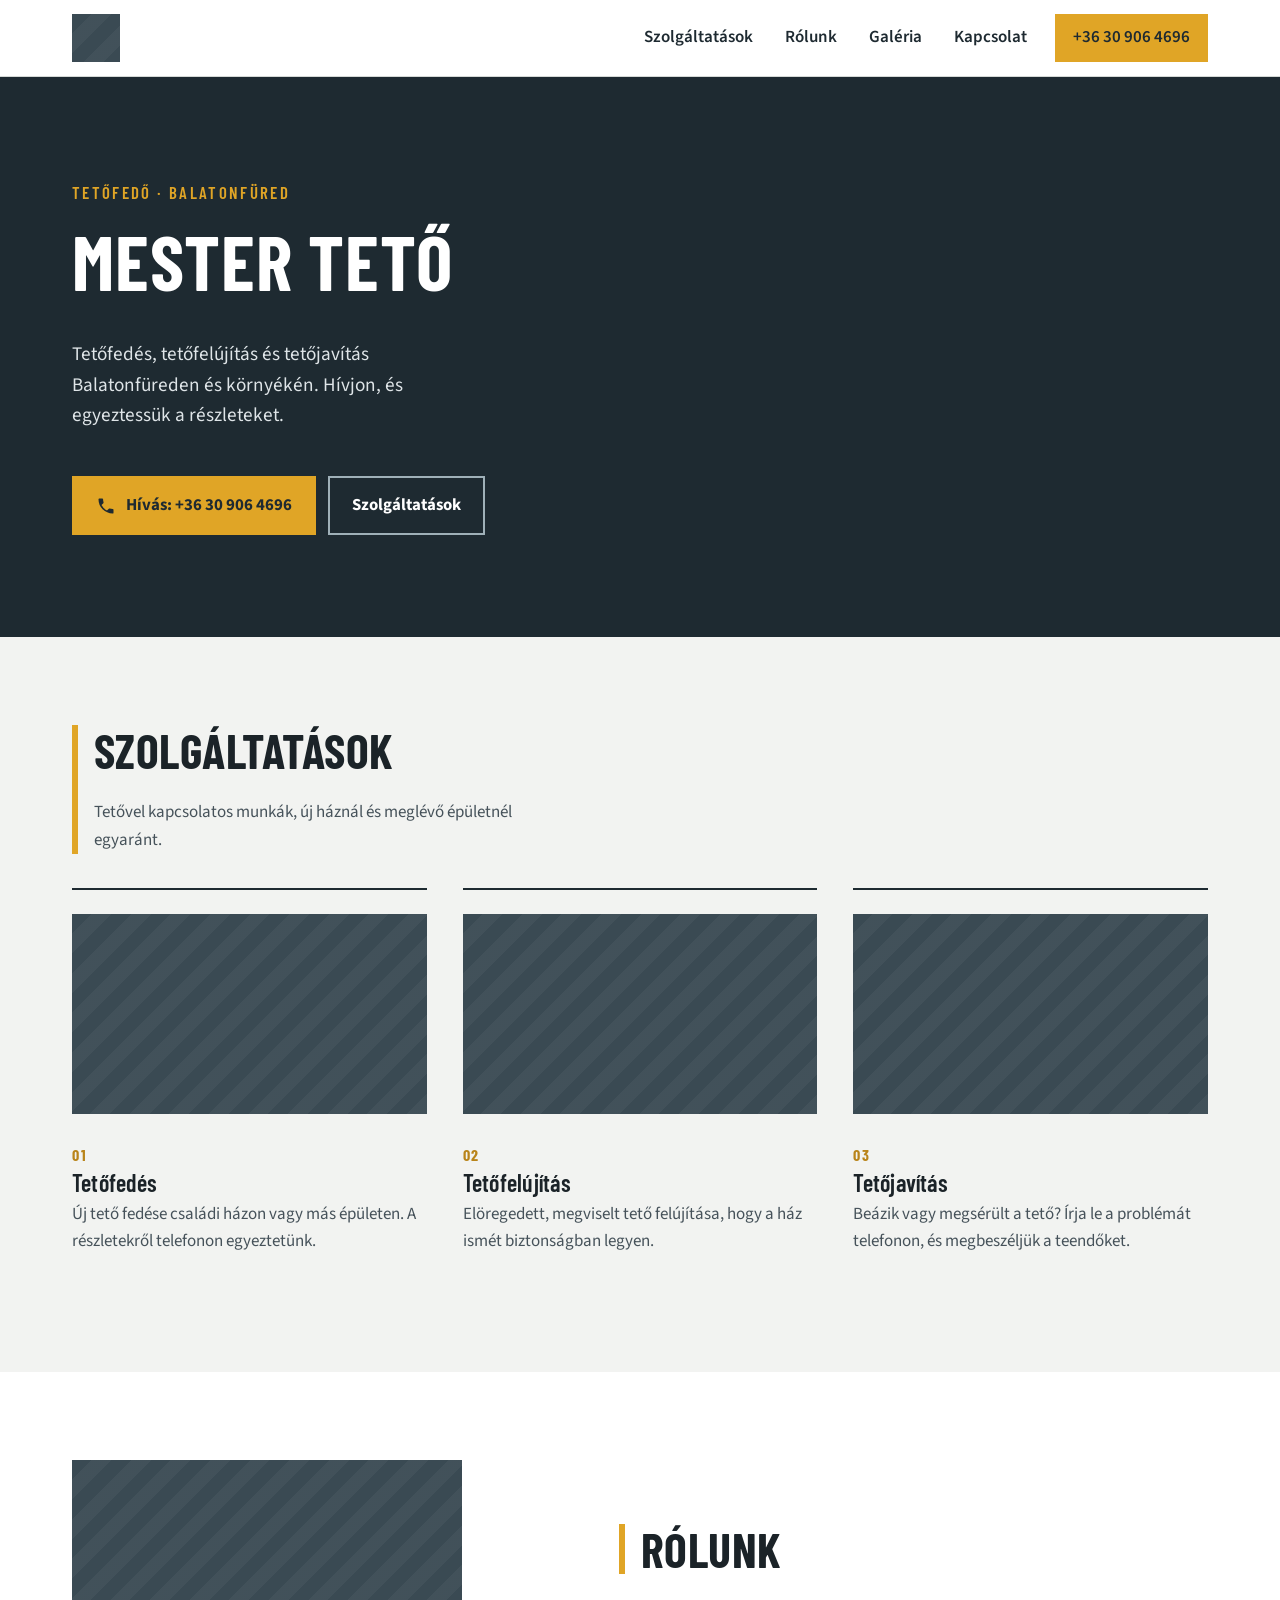
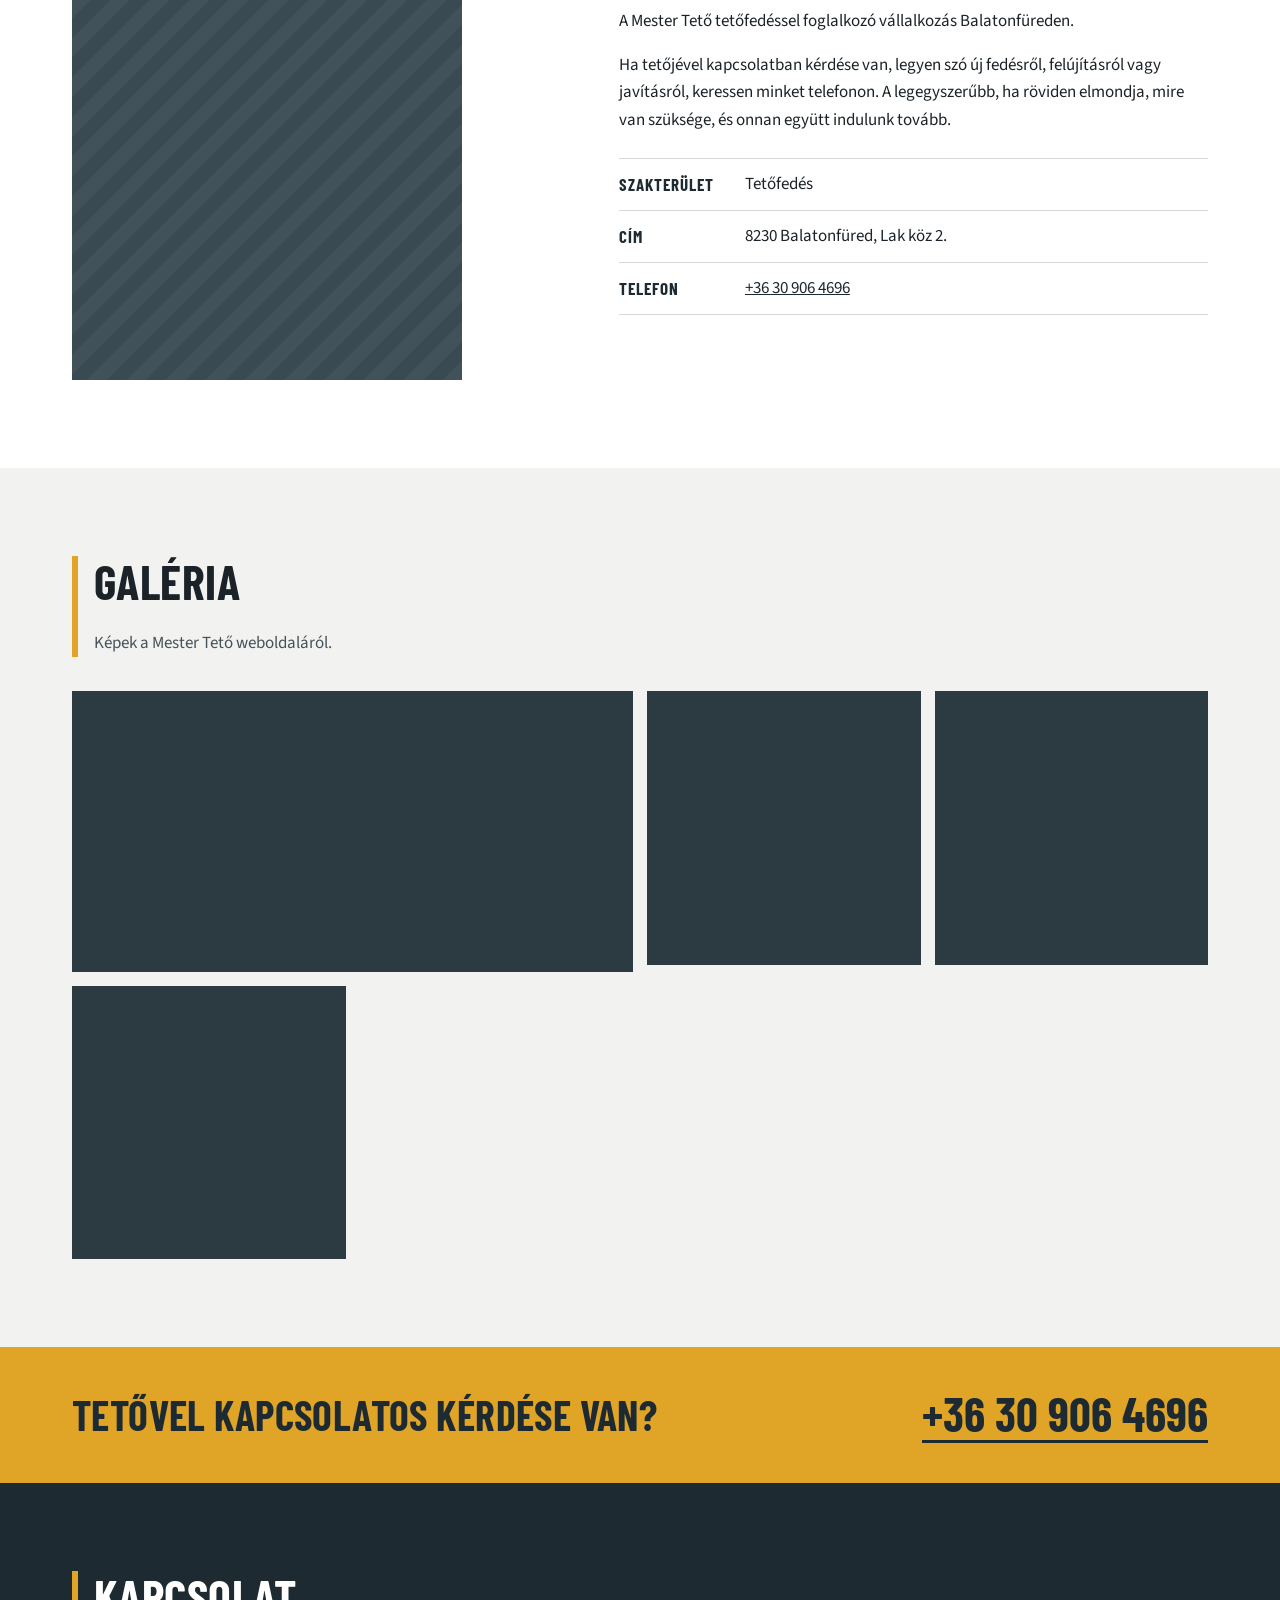
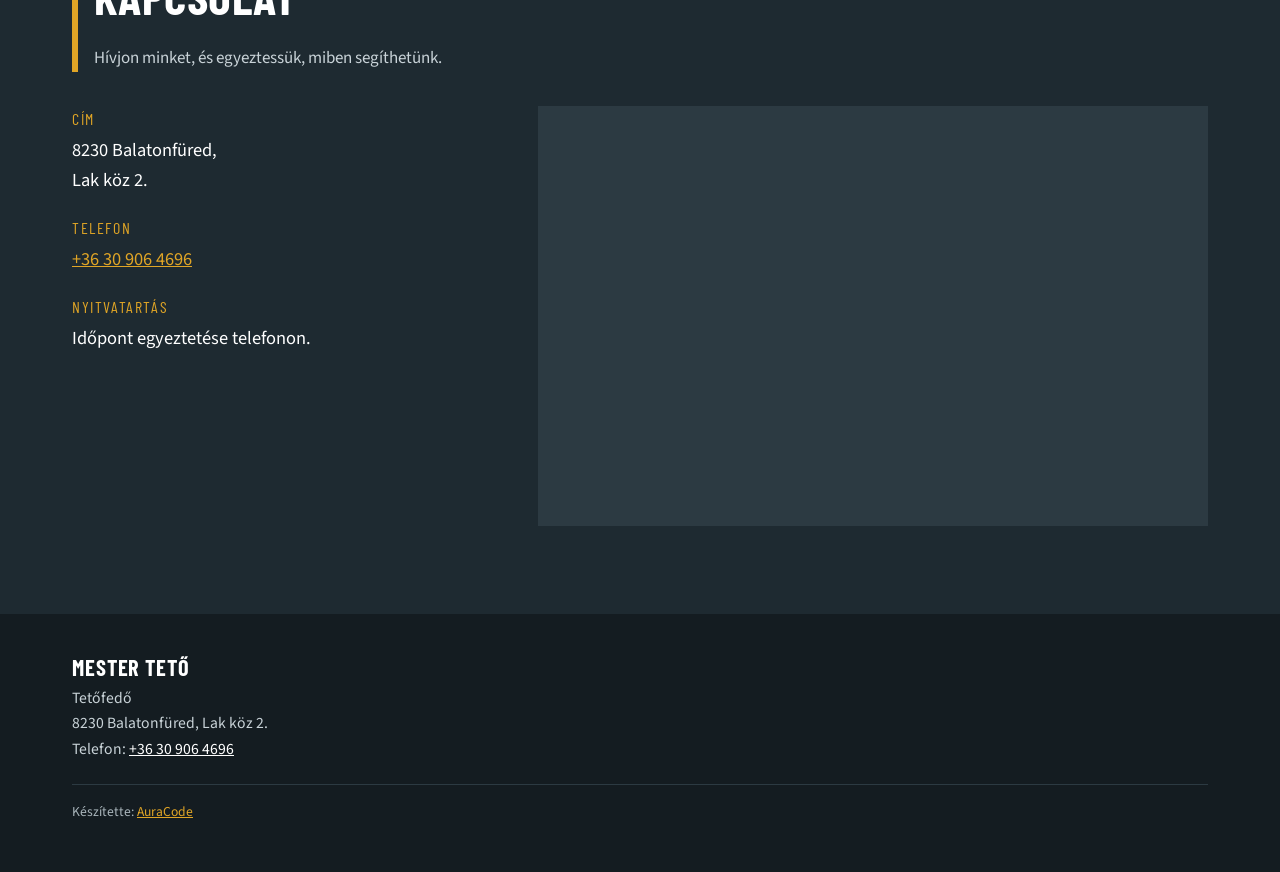
==== mester-teto/index.html @ ca3ff86c "Demó: Mester Tető (Doma)" ====
<!doctype html>
<html lang="hu"><head>
<meta charset="utf-8">
<meta name="viewport" content="width=device-width, initial-scale=1">
<title>Mester Tető – Tetőfedő Balatonfüreden</title>
<meta name="description" content="Mester Tető: tetőfedő vállalkozás Balatonfüreden, a Lak köz 2. szám alatt. Tetőfedés, tetőfelújítás és tetőjavítás. Hívjon most: +36 30 906 4696.">
<link rel="preconnect" href="https://fonts.googleapis.com">
<link rel="preconnect" href="https://fonts.gstatic.com" crossorigin="">
<link href="https://fonts.googleapis.com/css2?family=Barlow+Condensed:wght@500;600;700&amp;family=Source+Sans+3:wght@400;600;700&amp;display=swap" rel="stylesheet">
<script>
function imgFail(img){
  var box = img.parentElement;
  if (box) { box.classList.add('img-fail'); }
  img.style.display = 'none';
}
</script>
<script type="application/ld+json">
{
  "@context": "https://schema.org",
  "@type": "RoofingContractor",
  "name": "Mester Tető",
  "telephone": "+36 30 906 4696",
  "url": "http://mesterteto.hu/index.php",
  "logo": "https://mesterteto.hu/templates/img/logo.jpg",
  "image": "https://mesterteto.hu/_reklam/reklamkep.jpg",
  "address": {
    "@type": "PostalAddress",
    "streetAddress": "Lak köz 2",
    "addressLocality": "Balatonfüred",
    "postalCode": "8230",
    "addressCountry": "HU"
  }
}
</script>
<style>
:root{
  --slate:#1e2a31;
  --slate-2:#2c3a42;
  --ochre:#e0a526;
  --ochre-dark:#b9841a;
  --bg:#f2f3f1;
  --paper:#ffffff;
  --text:#1b2328;
  --muted:#46525a;
  --line:#d5d9d6;
  --fail:#3a4a53;
  --head:"Barlow Condensed", "Arial Narrow", sans-serif;
  --body:"Source Sans 3", "Segoe UI", Arial, sans-serif;
}
*,*::before,*::after{box-sizing:border-box}
html{scroll-behavior:smooth;scroll-padding-top:76px}
body{margin:0;font-family:var(--body);font-size:1.0625rem;line-height:1.6;color:var(--text);background:var(--bg);overflow-x:hidden}
img{max-width:100%;display:block}
a{color:var(--slate)}
h1,h2,h3{font-family:var(--head);line-height:1.05;margin:0 0 .5em;letter-spacing:.01em}
h1{font-size:clamp(2.6rem,9vw,4.8rem);font-weight:700;text-transform:uppercase}
h2{font-size:clamp(2rem,5vw,3rem);font-weight:700;text-transform:uppercase}
h3{font-size:1.5rem;font-weight:600}
p{margin:0 0 1em}
.wrap{width:100%;max-width:1200px;margin:0 auto;padding:0 20px}
.skip{position:absolute;left:-9999px;top:0;background:var(--ochre);color:var(--slate);padding:10px 16px;z-index:100;font-weight:700}
.skip:focus{left:10px;top:10px}
:focus-visible{outline:3px solid var(--ochre);outline-offset:3px}
.on-light :focus-visible, header :focus-visible{outline-color:var(--slate)}
.img-fail{background:var(--fail) repeating-linear-gradient(135deg,transparent 0 14px,rgba(255,255,255,.04) 14px 28px)}

/* Header */
header{position:sticky;top:0;z-index:50;background:var(--paper);border-bottom:1px solid var(--line)}
.bar{display:flex;align-items:center;justify-content:space-between;height:68px}
.brand{display:flex;align-items:center;gap:12px;text-decoration:none;color:var(--slate)}
.brand .logo-box{height:48px;min-width:48px;display:flex;align-items:center}
.brand img{height:48px;width:auto;max-width:170px;object-fit:contain}
.brand .logo-box.img-fail{width:48px}
.brand span{font-family:var(--head);font-weight:700;font-size:1.5rem;text-transform:uppercase;letter-spacing:.03em}
.menu-btn{background:none;border:2px solid var(--slate);color:var(--slate);width:46px;height:42px;display:flex;flex-direction:column;justify-content:center;align-items:center;gap:5px;cursor:pointer}
.menu-btn i{display:block;width:22px;height:2px;background:currentColor;transition:transform .25s ease,opacity .25s ease}
.menu-btn[aria-expanded="true"] i:nth-child(1){transform:translateY(7px) rotate(45deg)}
.menu-btn[aria-expanded="true"] i:nth-child(2){opacity:0}
.menu-btn[aria-expanded="true"] i:nth-child(3){transform:translateY(-7px) rotate(-45deg)}
nav ul{list-style:none;margin:0;padding:0}
#menu{position:absolute;left:0;right:0;top:68px;background:var(--paper);border-bottom:3px solid var(--ochre);display:none}
#menu.open{display:block}
#menu li a{display:block;padding:14px 20px;text-decoration:none;font-weight:600;color:var(--slate);border-top:1px solid var(--line)}
#menu li a.call{background:var(--ochre);color:var(--slate)}

/* Hero */
.hero{background:var(--slate);color:#fff;display:grid}
.hero-img{min-height:300px;position:relative;order:-1}
.hero-img img{position:absolute;inset:0;width:100%;height:100%;object-fit:cover}
.hero-text{padding:44px 20px 52px}
.kicker{display:inline-block;font-family:var(--head);font-weight:600;font-size:1.05rem;text-transform:uppercase;letter-spacing:.14em;color:var(--ochre);margin-bottom:14px}
.hero p.lead{font-size:1.2rem;color:#dfe5e8;max-width:34ch}
.btns{display:flex;flex-wrap:wrap;gap:12px;margin-top:26px}
.btn{display:inline-flex;align-items:center;gap:10px;font-weight:700;text-decoration:none;padding:14px 22px;font-size:1.05rem;border:2px solid transparent;transition:background-color .2s ease,color .2s ease}
.btn-main{background:var(--ochre);color:var(--slate)}
.btn-main:hover{background:#f0b83a}
.btn-ghost{border-color:#9fb0b8;color:#fff}
.btn-ghost:hover{background:var(--slate-2)}
.btn svg{width:20px;height:20px;flex:none}

/* Sections */
section{padding:64px 0}
.sec-head{border-left:6px solid var(--ochre);padding-left:16px;margin-bottom:34px}
.sec-head p{color:var(--muted);max-width:60ch;margin:0}

/* Services */
.services{display:grid;gap:0;border-top:2px solid var(--slate)}
.svc{display:grid;grid-template-columns:96px 1fr;gap:18px;padding:22px 0;border-bottom:1px solid var(--line);align-items:start}
.svc .ph{width:96px;height:96px;overflow:hidden}
.svc .ph img{width:100%;height:100%;object-fit:cover}
.svc h3{margin-bottom:.25em}
.svc p{color:var(--muted);margin:0}
.num{font-family:var(--head);color:var(--ochre-dark);font-weight:700;font-size:1rem;letter-spacing:.1em}

/* About */
.about{background:var(--paper)}
.about-grid{display:grid;gap:32px}
.about-img{aspect-ratio:3/4;max-height:520px;overflow:hidden}
.about-img img{width:100%;height:100%;object-fit:cover}
.facts{list-style:none;padding:0;margin:24px 0 0;border-top:1px solid var(--line)}
.facts li{padding:12px 0;border-bottom:1px solid var(--line);display:flex;flex-wrap:wrap;gap:6px 16px}
.facts b{font-family:var(--head);text-transform:uppercase;letter-spacing:.06em;min-width:110px;color:var(--slate)}

/* Gallery */
.gallery{display:grid;grid-template-columns:repeat(2,1fr);gap:10px}
.gallery figure{margin:0;aspect-ratio:1/1;overflow:hidden;background:var(--slate-2)}
.gallery img{width:100%;height:100%;object-fit:cover;transition:transform .5s ease}
.gallery figure:hover img{transform:scale(1.04)}
.gallery figure.wide{grid-column:span 2;aspect-ratio:2/1}

/* Call band */
.band{background:var(--ochre);color:var(--slate);padding:40px 0}
.band .wrap{display:flex;flex-direction:column;gap:16px}
.band h2{margin:0;font-size:clamp(1.8rem,5vw,2.6rem)}
.band a{font-family:var(--head);font-size:clamp(2rem,7vw,3rem);font-weight:700;color:var(--slate);text-decoration:none;border-bottom:3px solid var(--slate);align-self:flex-start;line-height:1.1}

/* Contact */
.contact{background:var(--slate);color:#fff}
.contact .sec-head p{color:#c9d3d8}
.contact a{color:var(--ochre)}
.contact-grid{display:grid;gap:30px}
.info dl{margin:0}
.info dt{font-family:var(--head);text-transform:uppercase;letter-spacing:.1em;color:var(--ochre);font-size:1rem;margin-top:20px}
.info dt:first-child{margin-top:0}
.info dd{margin:4px 0 0;font-size:1.15rem}
.map{width:100%;height:340px;border:0;display:block;background:var(--slate-2)}

/* Footer */
footer{background:#141c21;color:#c9d3d8;padding:36px 0 90px;font-size:.98rem}
footer strong{color:#fff;font-family:var(--head);font-size:1.4rem;text-transform:uppercase;letter-spacing:.04em}
footer a{color:#fff}
footer .credit{margin-top:22px;padding-top:16px;border-top:1px solid #2c3a42;font-size:.85rem;color:#a9b5bb}
footer .credit a{color:var(--ochre)}

/* Mobile call */
.fab{position:fixed;right:16px;bottom:16px;z-index:40;background:var(--ochre);color:var(--slate);font-weight:700;text-decoration:none;padding:13px 18px;display:flex;gap:8px;align-items:center;box-shadow:0 6px 18px rgba(0,0,0,.25)}
.fab svg{width:20px;height:20px}

/* Reveal */
.reveal{opacity:0;transform:translateY(18px);transition:opacity .6s ease,transform .6s ease}
.reveal.in{opacity:1;transform:none}

@media (min-width:768px){
  .wrap{padding:0 32px}
  section{padding:88px 0}
  .hero{grid-template-columns:1.05fr 1fr;min-height:560px}
  .hero-img{order:0;min-height:auto}
  .hero-text{padding:72px 40px 72px max(32px,calc((100vw - 1200px)/2 + 32px));display:flex;flex-direction:column;justify-content:center}
  .svc{grid-template-columns:150px 1fr;gap:28px;padding:28px 0}
  .svc .ph{width:150px;height:150px}
  .about-grid{grid-template-columns:5fr 6fr;align-items:center;gap:56px}
  .gallery{grid-template-columns:repeat(3,1fr);gap:14px}
  .gallery figure.wide{grid-column:span 2}
  .band .wrap{flex-direction:row;justify-content:space-between;align-items:center}
  .band a{align-self:center}
  .contact-grid{grid-template-columns:1fr 1.6fr;gap:48px}
  .map{height:420px}
  footer{padding-bottom:36px}
  .fab{display:none}
}
@media (min-width:1024px){
  .menu-btn{display:none}
  #menu{display:flex !important;position:static;border:0;background:none;gap:4px;align-items:center}
  #menu li a{border:0;padding:10px 14px}
  #menu li a:hover{color:var(--ochre-dark)}
  #menu li a.call{margin-left:10px;padding:10px 18px}
  #menu li a.call:hover{background:#f0b83a;color:var(--slate)}
  .bar{height:76px}
  .services{grid-template-columns:1fr 1fr 1fr;border-top:0;gap:36px}
  .svc{grid-template-columns:1fr;border-bottom:0;border-top:2px solid var(--slate);padding-top:24px}
  .svc .ph{width:100%;height:200px}
  .gallery{grid-template-columns:repeat(4,1fr)}
}
@media (prefers-reduced-motion:reduce){
  html{scroll-behavior:auto}
  *,*::before,*::after{transition:none !important;animation:none !important}
  .reveal{opacity:1;transform:none}
}
</style>
</head>
<body>
<a class="skip" href="#tartalom">Ugrás a tartalomhoz</a>

<header>
  <div class="wrap bar">
    <a class="brand" href="#top" aria-label="Mester Tető – vissza az oldal tetejére">
      <span class="logo-box"><img src="https://streetviewpixels-pa.googleapis.com/v1/thumbnail?panoid=EB-SAiPrYo5lozEL7hz29g&amp;cb_client=search.unparseable.grass&amp;w=1111&amp;h=1920&amp;yaw=195.24626&amp;pitch=0&amp;thumbfov=100" alt="Mester Tető logó" onerror="imgFail(this)"></span>
    </a>
    <nav aria-label="Fő menü">
      <button class="menu-btn" aria-expanded="false" aria-controls="menu" aria-label="Menü megnyitása"><i></i><i></i><i></i></button>
      <ul id="menu">
        <li><a href="#szolgaltatasok">Szolgáltatások</a></li>
        <li><a href="#rolunk">Rólunk</a></li>
        <li><a href="#galeria">Galéria</a></li>
        <li><a href="#kapcsolat">Kapcsolat</a></li>
        <li><a class="call" href="tel:+36309064696">+36 30 906 4696</a></li>
      </ul>
    </nav>
  </div>
</header>

<main id="tartalom">
  <section class="hero" id="top" style="padding:0">
    <div class="hero-text">
      <span class="kicker">Tetőfedő · Balatonfüred</span>
      <h1>Mester Tető</h1>
      <p class="lead">Tetőfedés, tetőfelújítás és tetőjavítás Balatonfüreden és környékén. Hívjon, és egyeztessük a részleteket.</p>
      <div class="btns">
        <a class="btn btn-main" href="tel:+36309064696">
          <svg viewBox="0 0 24 24" fill="currentColor" aria-hidden="true"><path d="M6.6 10.8a15.1 15.1 0 0 0 6.6 6.6l2.2-2.2a1 1 0 0 1 1-.25 11.4 11.4 0 0 0 3.6.57 1 1 0 0 1 1 1V20a1 1 0 0 1-1 1A17 17 0 0 1 3 4a1 1 0 0 1 1-1h3.5a1 1 0 0 1 1 1c0 1.25.2 2.45.57 3.57a1 1 0 0 1-.25 1L6.6 10.8z"></path></svg>
          Hívás: +36 30 906 4696
        </a>
        <a class="btn btn-ghost" href="#szolgaltatasok">Szolgáltatások</a>
      </div>
    </div>
    
  </section>

  <section id="szolgaltatasok" class="on-light">
    <div class="wrap">
      <div class="sec-head reveal">
        <h2>Szolgáltatások</h2>
        <p>Tetővel kapcsolatos munkák, új háznál és meglévő épületnél egyaránt.</p>
      </div>
      <div class="services">
        <article class="svc reveal">
          <div class="ph"><img src="https://mesterteto.hu/admin/picture.php?pic=../bannerek-kozep/bannerek_elemei/1284665189/pic.jpg&amp;size=480" alt="Tetőfedési munkát bemutató kép a Mester Tető oldaláról" loading="lazy" onerror="imgFail(this)"></div>
          <div>
            <span class="num">01</span>
            <h3>Tetőfedés</h3>
            <p>Új tető fedése családi házon vagy más épületen. A részletekről telefonon egyeztetünk.</p>
          </div>
        </article>
        <article class="svc reveal">
          <div class="ph"><img src="https://mesterteto.hu/admin/picture.php?pic=../bannerek-jobb/bannerek_elemei/1284664299/pic.jpg&amp;size=210" alt="Tetőfelújításhoz kapcsolódó kép a Mester Tető oldaláról" loading="lazy" onerror="imgFail(this)"></div>
          <div>
            <span class="num">02</span>
            <h3>Tetőfelújítás</h3>
            <p>Elöregedett, megviselt tető felújítása, hogy a ház ismét biztonságban legyen.</p>
          </div>
        </article>
        <article class="svc reveal">
          <div class="ph"><img src="https://mesterteto.hu/admin/picture.php?pic=../hirek-jobb/hirek_elemei/1356893412/pic.jpg&amp;size=210" alt="Tetőjavítást illusztráló kép a Mester Tető híreiből" loading="lazy" onerror="imgFail(this)"></div>
          <div>
            <span class="num">03</span>
            <h3>Tetőjavítás</h3>
            <p>Beázik vagy megsérült a tető? Írja le a problémát telefonon, és megbeszéljük a teendőket.</p>
          </div>
        </article>
      </div>
    </div>
  </section>

  <section id="rolunk" class="about on-light">
    <div class="wrap about-grid">
      <div class="about-img reveal">
        <img src="https://streetviewpixels-pa.googleapis.com/v1/thumbnail?panoid=EB-SAiPrYo5lozEL7hz29g&amp;cb_client=search.unparseable.grass&amp;w=1111&amp;h=1920&amp;yaw=195.24626&amp;pitch=0&amp;thumbfov=100" alt="Utcakép a Mester Tető balatonfüredi címéről, Lak köz 2." loading="lazy" onerror="imgFail(this)">
      </div>
      <div class="reveal">
        <div class="sec-head">
          <h2>Rólunk</h2>
        </div>
        <p>A Mester Tető tetőfedéssel foglalkozó vállalkozás Balatonfüreden.</p>
        <p>Ha tetőjével kapcsolatban kérdése van, legyen szó új fedésről, felújításról vagy javításról, keressen minket telefonon. A legegyszerűbb, ha röviden elmondja, mire van szüksége, és onnan együtt indulunk tovább.</p>
        <ul class="facts">
          <li><b>Szakterület</b><span>Tetőfedés</span></li>
          <li><b>Cím</b><span>8230 Balatonfüred, Lak köz 2.</span></li>
          <li><b>Telefon</b><span><a href="tel:+36309064696">+36 30 906 4696</a></span></li>
        </ul>
      </div>
    </div>
  </section>

  <section id="galeria" class="on-light">
    <div class="wrap">
      <div class="sec-head reveal">
        <h2>Galéria</h2>
        <p>Képek a Mester Tető weboldaláról.</p>
      </div>
      <div class="gallery reveal">
        <figure class="wide"><img src="https://mesterteto.hu/admin/picture.php?pic=../hirek-jobb/hirek_elemei/1354216176/pic.jpg&amp;size=210" alt="Mester Tető – kép a cég híreiből" loading="lazy" onerror="imgFail(this)"></figure>
        <figure><img src="https://mesterteto.hu/admin/picture.php?pic=../hirek/hirek_elemei/1354824164/pic.jpg&amp;size=210" alt="Mester Tető – fotó a cég munkáival kapcsolatos hírből" loading="lazy" onerror="imgFail(this)"></figure>
        <figure><img src="https://mesterteto.hu/admin/picture.php?pic=../hirek/hirek_elemei/1354824103/pic.jpg&amp;size=210" alt="Mester Tető – kép a vállalkozás hírei közül" loading="lazy" onerror="imgFail(this)"></figure>
        <figure><img src="https://mesterteto.hu/admin/picture.php?pic=../hirek/hirek_elemei/1300637632/pic.jpg&amp;size=210" alt="Mester Tető – archív fotó a cég weboldaláról" loading="lazy" onerror="imgFail(this)"></figure>
        
      </div>
    </div>
  </section>

  <div class="band">
    <div class="wrap">
      <h2>Tetővel kapcsolatos kérdése van?</h2>
      <a href="tel:+36309064696">+36 30 906 4696</a>
    </div>
  </div>

  <section id="kapcsolat" class="contact">
    <div class="wrap">
      <div class="sec-head reveal">
        <h2>Kapcsolat</h2>
        <p>Hívjon minket, és egyeztessük, miben segíthetünk.</p>
      </div>
      <div class="contact-grid">
        <div class="info reveal">
          <dl>
            <dt>Cím</dt>
            <dd>8230 Balatonfüred,<br>Lak köz 2.</dd>
            <dt>Telefon</dt>
            <dd><a href="tel:+36309064696">+36 30 906 4696</a></dd>
            <dt>Nyitvatartás</dt>
            <dd>Időpont egyeztetése telefonon.</dd>
          </dl>
        </div>
        <iframe class="map reveal" title="Mester Tető térképen: Balatonfüred, Lak köz 2." src="https://www.google.com/maps?q=Balatonf%C3%BCred%2C%20Lak%20k%C3%B6z%202%2C%208230%20Magyarorsz%C3%A1g&amp;output=embed" loading="lazy" referrerpolicy="no-referrer-when-downgrade" allowfullscreen=""></iframe>
      </div>
    </div>
  </section>
</main>

<footer>
  <div class="wrap">
    <strong>Mester Tető</strong>
    <p>Tetőfedő<br>8230 Balatonfüred, Lak köz 2.<br>Telefon: <a href="tel:+36309064696">+36 30 906 4696</a></p>
    <p class="credit">Készítette: <a href="https://auracode.hu" target="_blank" rel="noopener">AuraCode</a></p>
  </div>
</footer>

<a class="fab" href="tel:+36309064696" aria-label="Hívás: +36 30 906 4696">
  <svg viewBox="0 0 24 24" fill="currentColor" aria-hidden="true"><path d="M6.6 10.8a15.1 15.1 0 0 0 6.6 6.6l2.2-2.2a1 1 0 0 1 1-.25 11.4 11.4 0 0 0 3.6.57 1 1 0 0 1 1 1V20a1 1 0 0 1-1 1A17 17 0 0 1 3 4a1 1 0 0 1 1-1h3.5a1 1 0 0 1 1 1c0 1.25.2 2.45.57 3.57a1 1 0 0 1-.25 1L6.6 10.8z"></path></svg>
  Hívás
</a>

<script>
(function(){
  var btn = document.querySelector('.menu-btn');
  var menu = document.getElementById('menu');
  function closeMenu(){
    menu.classList.remove('open');
    btn.setAttribute('aria-expanded','false');
    btn.setAttribute('aria-label','Menü megnyitása');
  }
  btn.addEventListener('click', function(){
    var open = menu.classList.toggle('open');
    btn.setAttribute('aria-expanded', open ? 'true' : 'false');
    btn.setAttribute('aria-label', open ? 'Menü bezárása' : 'Menü megnyitása');
  });
  menu.querySelectorAll('a').forEach(function(a){ a.addEventListener('click', closeMenu); });
  document.addEventListener('keydown', function(e){
    if (e.key === 'Escape' && menu.classList.contains('open')) { closeMenu(); btn.focus(); }
  });

  document.querySelectorAll('img').forEach(function(img){
    if (img.complete && img.naturalWidth === 0 && img.getAttribute('src')) { imgFail(img); }
  });

  var reduce = window.matchMedia('(prefers-reduced-motion: reduce)').matches;
  var els = document.querySelectorAll('.reveal');
  if (reduce || !('IntersectionObserver' in window)) {
    els.forEach(function(el){ el.classList.add('in'); });
    return;
  }
  var io = new IntersectionObserver(function(entries){
    entries.forEach(function(en){
      if (en.isIntersecting) { en.target.classList.add('in'); io.unobserve(en.target); }
    });
  }, {threshold:0.12, rootMargin:'0px 0px -40px 0px'});
  els.forEach(function(el){ io.observe(el); });
})();
</script>

</body></html>
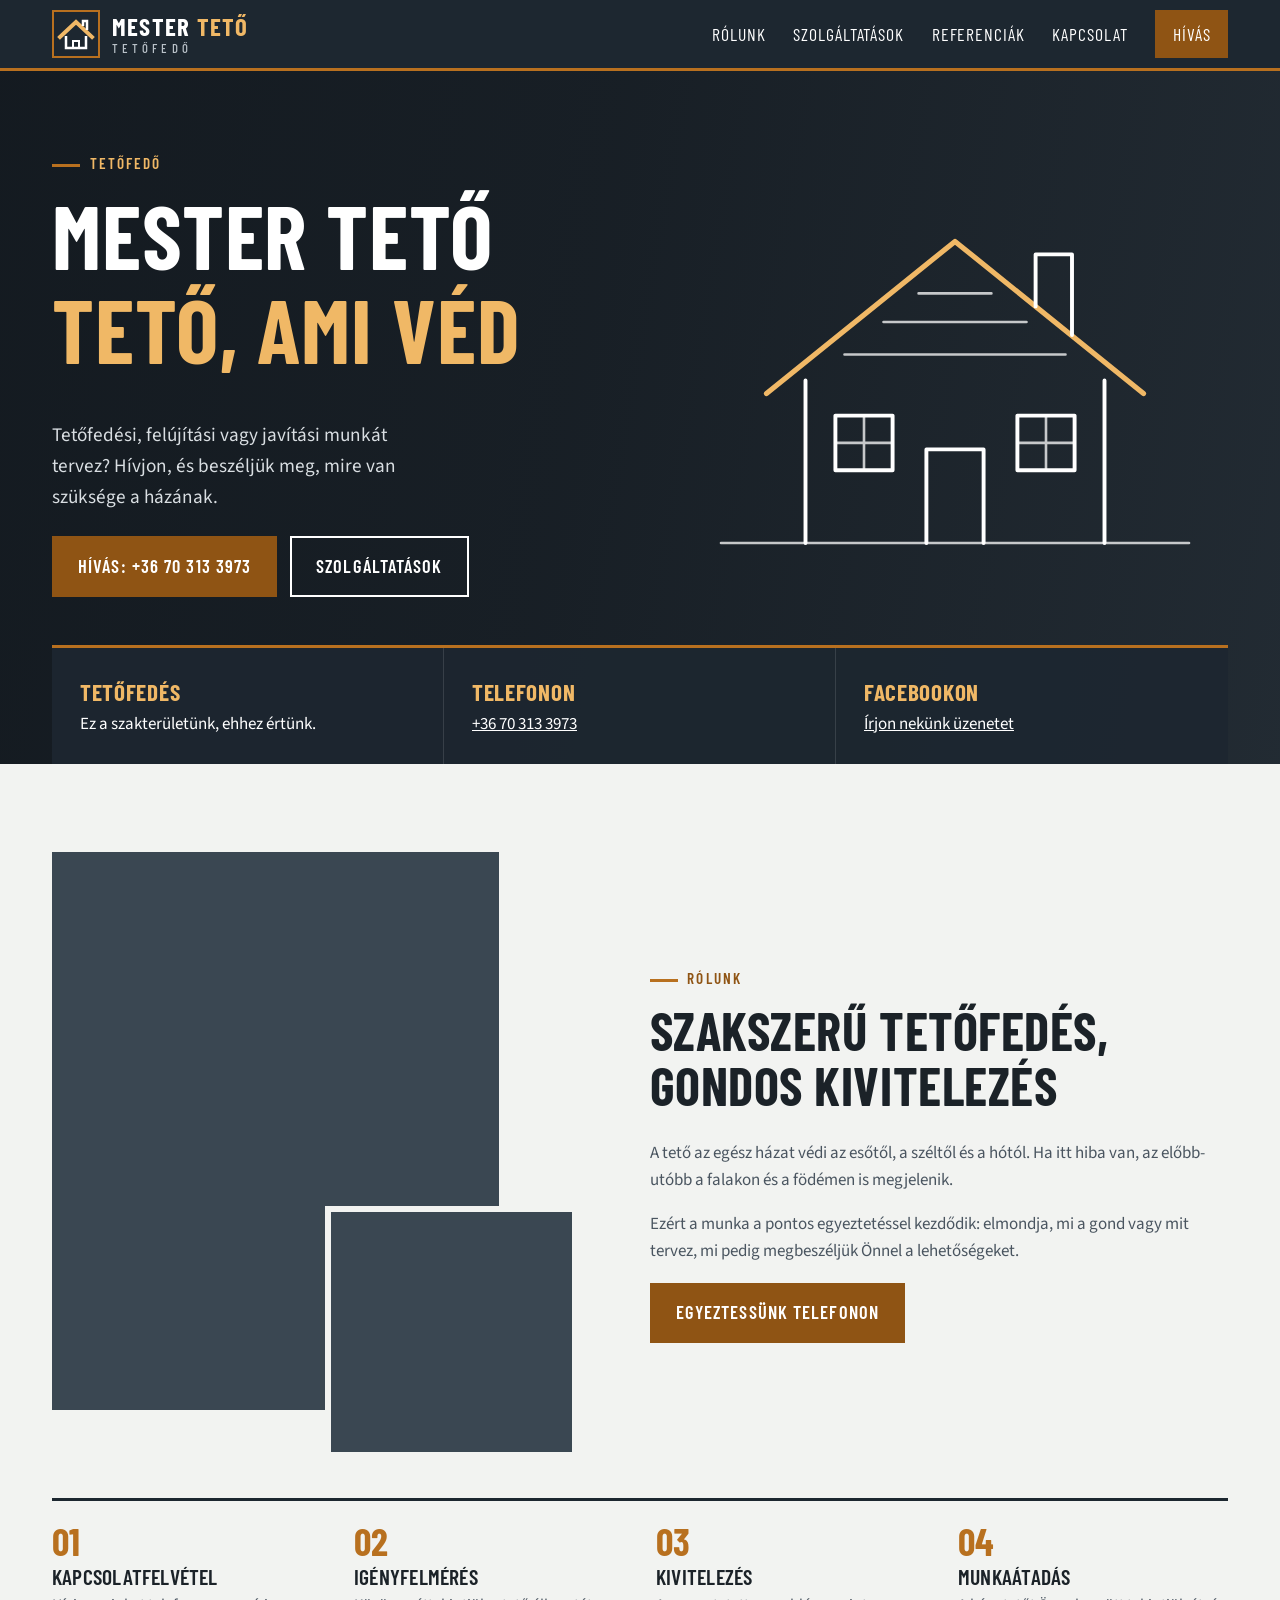
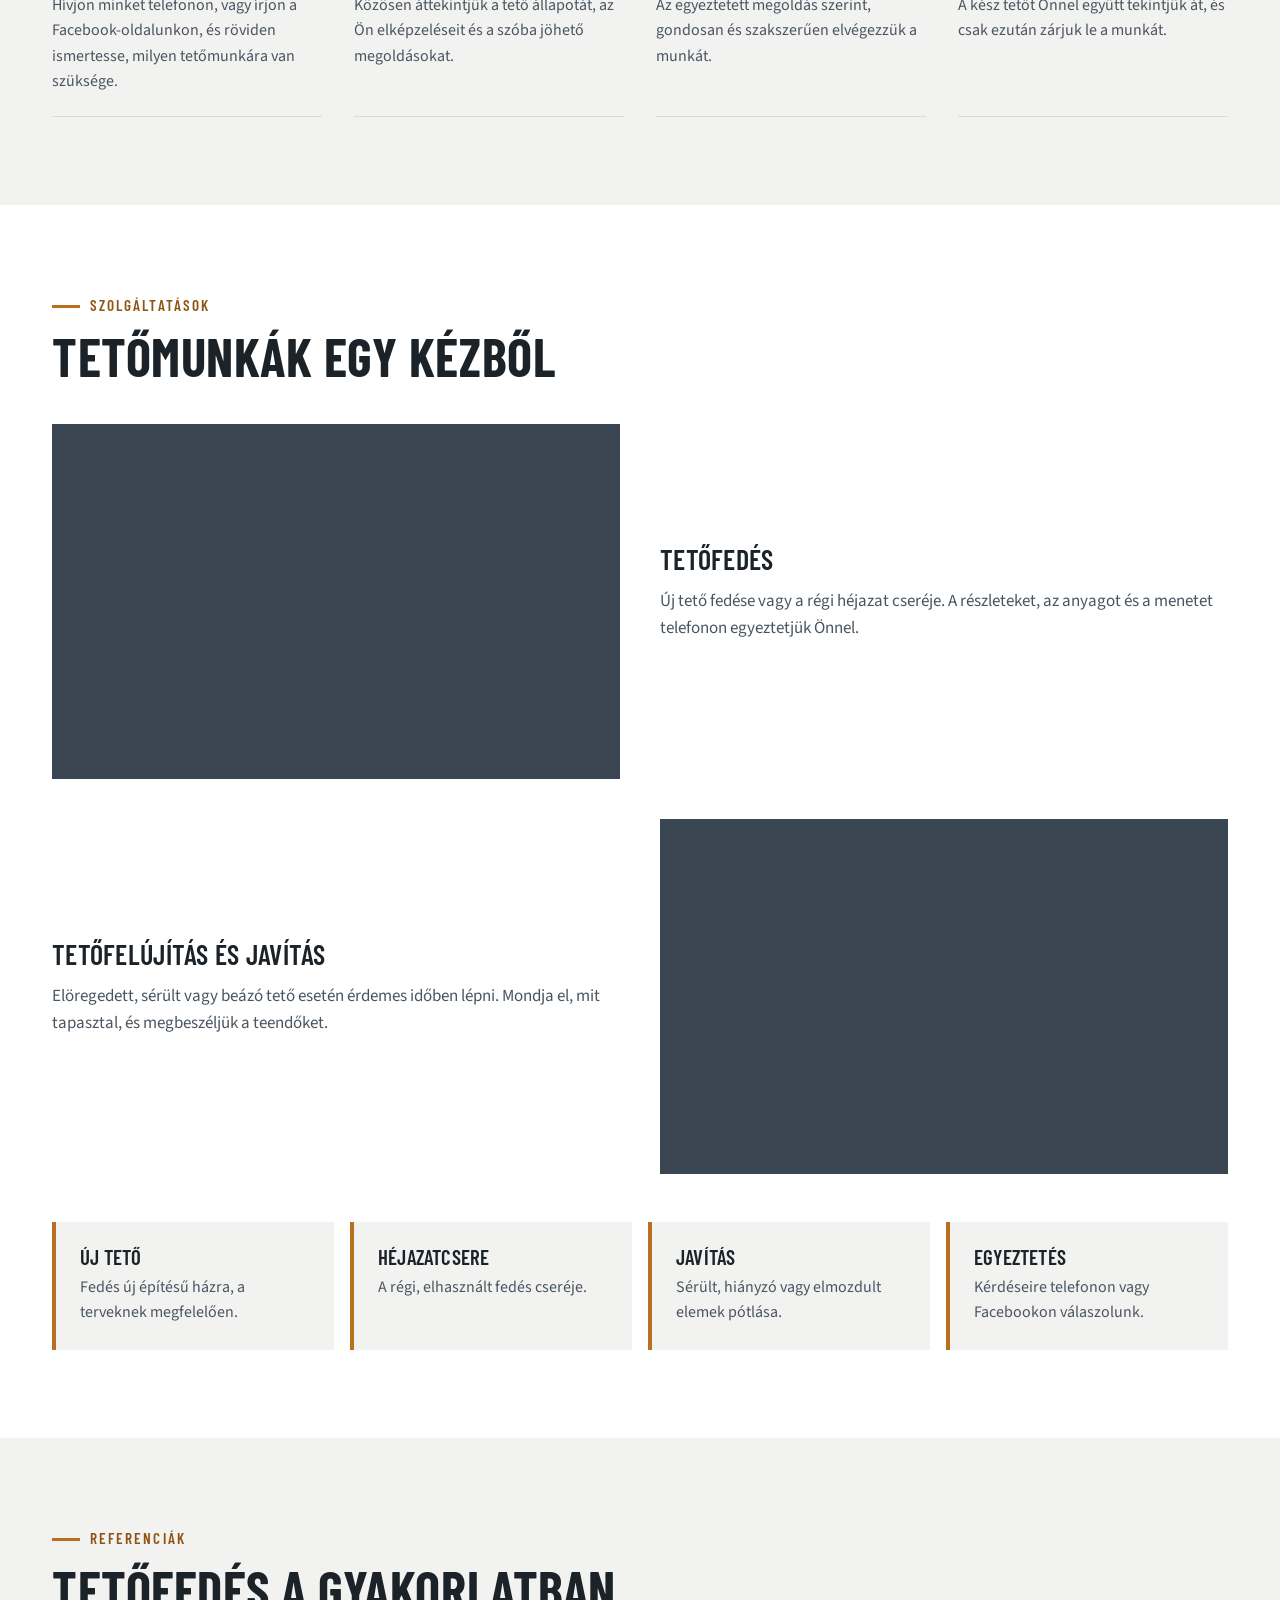
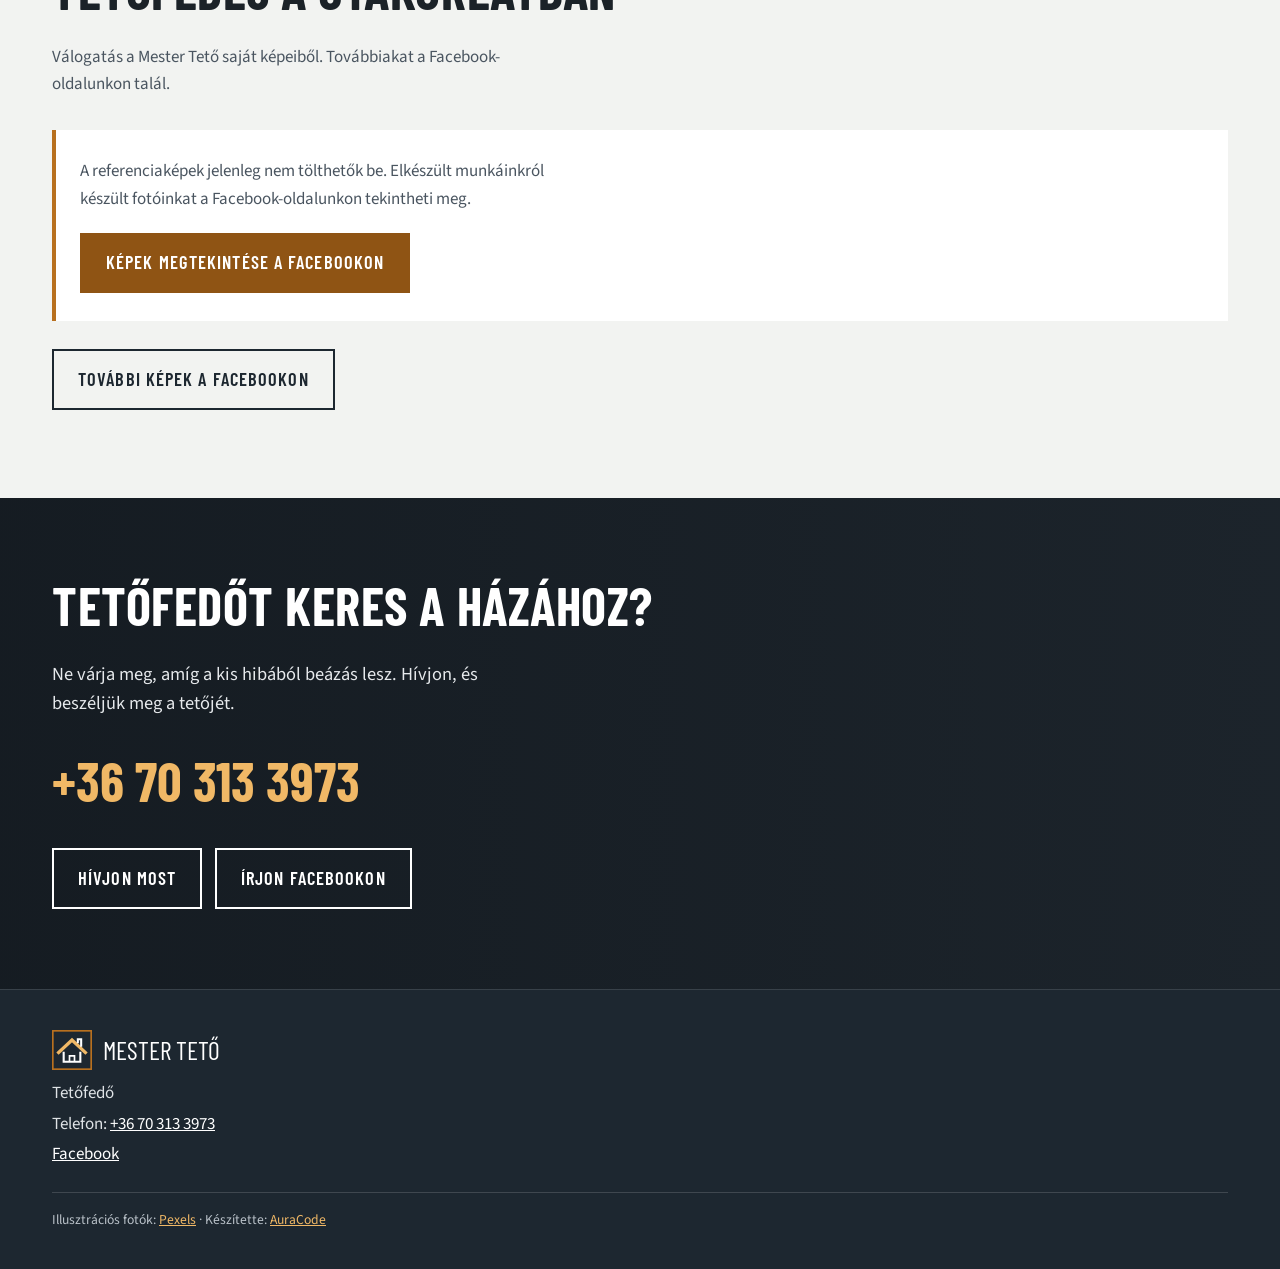
==== commit 91b9ab45: "Demó frissítve: Mester Tető (Doma)" ====
--- a/mester-teto/index.html
+++ b/mester-teto/index.html
@@ -2,336 +2,374 @@
 <html lang="hu"><head>
 <meta charset="utf-8">
 <meta name="viewport" content="width=device-width, initial-scale=1">
-<title>Mester Tető – Tetőfedő Balatonfüreden</title>
-<meta name="description" content="Mester Tető: tetőfedő vállalkozás Balatonfüreden, a Lak köz 2. szám alatt. Tetőfedés, tetőfelújítás és tetőjavítás. Hívjon most: +36 30 906 4696.">
+<title>Mester Tető – Tetőfedő | Hívjon: +36 70 313 3973</title>
+<meta name="description" content="Mester Tető, tetőfedő. Tetőfedés, tetőfelújítás és tetőjavítás ügyében hívjon minket a +36 70 313 3973-as számon, vagy írjon a Facebook-oldalunkon.">
 <link rel="preconnect" href="https://fonts.googleapis.com">
 <link rel="preconnect" href="https://fonts.gstatic.com" crossorigin="">
 <link href="https://fonts.googleapis.com/css2?family=Barlow+Condensed:wght@500;600;700&amp;family=Source+Sans+3:wght@400;600;700&amp;display=swap" rel="stylesheet">
-<script>
-function imgFail(img){
-  var box = img.parentElement;
-  if (box) { box.classList.add('img-fail'); }
-  img.style.display = 'none';
-}
-</script>
 <script type="application/ld+json">
 {
   "@context": "https://schema.org",
   "@type": "RoofingContractor",
   "name": "Mester Tető",
-  "telephone": "+36 30 906 4696",
-  "url": "http://mesterteto.hu/index.php",
+  "telephone": "+36703133973",
   "logo": "https://mesterteto.hu/templates/img/logo.jpg",
   "image": "https://mesterteto.hu/_reklam/reklamkep.jpg",
-  "address": {
-    "@type": "PostalAddress",
-    "streetAddress": "Lak köz 2",
-    "addressLocality": "Balatonfüred",
-    "postalCode": "8230",
-    "addressCountry": "HU"
-  }
+  "sameAs": ["https://www.facebook.com/profile.php?id=61591715376362"]
 }
+</script>
+<!--
+  MEGJEGYZÉS A MÓDOSÍTÁSHOZ:
+  - A "Tetőfedőt keres a házához?" szekció az oldal utolsó szekciója; a menü "Kapcsolat" pontja erre mutat.
+  - A Referenciák szekcióban a vállalkozás saját, valódi képei szerepelnek. A képek "no-referrer" beállítással töltődnek,
+    hogy a forrásoldal hivatkozásvédelme ne akadályozza a megjelenítést.
+  - Ha egy kép mégsem tölthető be, az üres doboz automatikusan eltűnik; ha egyik sem jelenik meg, egy Facebookra mutató
+    tájékoztató blokk látszik helyette. A Facebook-képek ugyanide cserélhetők (közvetlen képhivatkozással).
+-->
+<script>
+window.galFail=function(img){
+  var box=img.parentNode;
+  if(box&&box.classList){box.classList.add('gone');}
+  if(window.galCheck){window.galCheck();}
+};
+window.galCheck=function(){
+  var grid=document.getElementById('gal-grid');
+  var fb=document.getElementById('gal-fallback');
+  if(!grid||!fb){return;}
+  var visible=grid.querySelectorAll('.img-box:not(.gone)').length;
+  if(visible===0){grid.style.display='none';fb.hidden=false;}
+};
 </script>
 <style>
 :root{
-  --slate:#1e2a31;
-  --slate-2:#2c3a42;
-  --ochre:#e0a526;
-  --ochre-dark:#b9841a;
+  --slate:#1d2730;
+  --slate-2:#2b3742;
+  --copper:#b8701f;
+  --copper-dark:#8f5414;
+  --copper-light:#f0b866;
   --bg:#f2f3f1;
   --paper:#ffffff;
-  --text:#1b2328;
-  --muted:#46525a;
-  --line:#d5d9d6;
-  --fail:#3a4a53;
+  --text:#1b2228;
+  --muted:#4a5560;
+  --line:#d6dad8;
+  --fail:#3a4752;
   --head:"Barlow Condensed", "Arial Narrow", sans-serif;
-  --body:"Source Sans 3", "Segoe UI", Arial, sans-serif;
+  --body:"Source Sans 3", "Segoe UI", sans-serif;
 }
 *,*::before,*::after{box-sizing:border-box}
-html{scroll-behavior:smooth;scroll-padding-top:76px}
+html{scroll-behavior:smooth;-webkit-text-size-adjust:100%}
 body{margin:0;font-family:var(--body);font-size:1.0625rem;line-height:1.6;color:var(--text);background:var(--bg);overflow-x:hidden}
 img{max-width:100%;display:block}
-a{color:var(--slate)}
-h1,h2,h3{font-family:var(--head);line-height:1.05;margin:0 0 .5em;letter-spacing:.01em}
-h1{font-size:clamp(2.6rem,9vw,4.8rem);font-weight:700;text-transform:uppercase}
-h2{font-size:clamp(2rem,5vw,3rem);font-weight:700;text-transform:uppercase}
-h3{font-size:1.5rem;font-weight:600}
+a{color:inherit}
+h1,h2,h3{font-family:var(--head);line-height:1.05;margin:0 0 .5em;letter-spacing:.01em;text-transform:uppercase}
+h1{font-size:clamp(2.8rem,9vw,5.6rem);font-weight:700}
+h2{font-size:clamp(2rem,5.5vw,3.3rem);font-weight:700}
+h3{font-size:clamp(1.35rem,3vw,1.75rem);font-weight:600}
 p{margin:0 0 1em}
-.wrap{width:100%;max-width:1200px;margin:0 auto;padding:0 20px}
-.skip{position:absolute;left:-9999px;top:0;background:var(--ochre);color:var(--slate);padding:10px 16px;z-index:100;font-weight:700}
-.skip:focus{left:10px;top:10px}
-:focus-visible{outline:3px solid var(--ochre);outline-offset:3px}
-.on-light :focus-visible, header :focus-visible{outline-color:var(--slate)}
-.img-fail{background:var(--fail) repeating-linear-gradient(135deg,transparent 0 14px,rgba(255,255,255,.04) 14px 28px)}
+:focus-visible{outline:3px solid var(--copper);outline-offset:3px}
+.skip{position:absolute;left:-999px;top:0;background:var(--copper-dark);color:#fff;padding:.6rem 1rem;z-index:100}
+.skip:focus{left:1rem;top:1rem}
+.wrap{width:100%;max-width:1240px;margin:0 auto;padding:0 1.25rem}
+.eyebrow{display:inline-block;font-family:var(--head);font-weight:600;text-transform:uppercase;letter-spacing:.14em;font-size:.95rem;color:var(--copper-dark);margin-bottom:.75rem}
+.eyebrow::before{content:"";display:inline-block;width:28px;height:3px;background:var(--copper);vertical-align:middle;margin-right:.6rem}
+.btn{display:inline-flex;align-items:center;justify-content:center;gap:.5rem;font-family:var(--head);font-weight:600;font-size:1.15rem;text-transform:uppercase;letter-spacing:.06em;padding:.85rem 1.5rem;text-decoration:none;border:2px solid transparent;transition:background .2s,color .2s,border-color .2s;min-height:48px}
+.btn-primary{background:var(--copper-dark);color:#fff}
+.btn-primary:hover{background:#74430f}
+.btn-ghost{border-color:currentColor;color:var(--slate)}
+.btn-ghost:hover{background:var(--slate);color:#fff;border-color:var(--slate)}
+.btn-light{border-color:#fff;color:#fff}
+.btn-light:hover{background:#fff;color:var(--slate)}
+.img-box{background:var(--slate-2);overflow:hidden;position:relative}
+.img-box img{width:100%;height:100%;object-fit:cover}
+.img-box.img-fail{background:var(--fail)}
 
 /* Header */
-header{position:sticky;top:0;z-index:50;background:var(--paper);border-bottom:1px solid var(--line)}
-.bar{display:flex;align-items:center;justify-content:space-between;height:68px}
-.brand{display:flex;align-items:center;gap:12px;text-decoration:none;color:var(--slate)}
-.brand .logo-box{height:48px;min-width:48px;display:flex;align-items:center}
-.brand img{height:48px;width:auto;max-width:170px;object-fit:contain}
-.brand .logo-box.img-fail{width:48px}
-.brand span{font-family:var(--head);font-weight:700;font-size:1.5rem;text-transform:uppercase;letter-spacing:.03em}
-.menu-btn{background:none;border:2px solid var(--slate);color:var(--slate);width:46px;height:42px;display:flex;flex-direction:column;justify-content:center;align-items:center;gap:5px;cursor:pointer}
-.menu-btn i{display:block;width:22px;height:2px;background:currentColor;transition:transform .25s ease,opacity .25s ease}
-.menu-btn[aria-expanded="true"] i:nth-child(1){transform:translateY(7px) rotate(45deg)}
-.menu-btn[aria-expanded="true"] i:nth-child(2){opacity:0}
-.menu-btn[aria-expanded="true"] i:nth-child(3){transform:translateY(-7px) rotate(-45deg)}
-nav ul{list-style:none;margin:0;padding:0}
-#menu{position:absolute;left:0;right:0;top:68px;background:var(--paper);border-bottom:3px solid var(--ochre);display:none}
-#menu.open{display:block}
-#menu li a{display:block;padding:14px 20px;text-decoration:none;font-weight:600;color:var(--slate);border-top:1px solid var(--line)}
-#menu li a.call{background:var(--ochre);color:var(--slate)}
+.site-header{position:sticky;top:0;z-index:50;background:var(--slate);color:#fff;border-bottom:3px solid var(--copper)}
+.bar{display:flex;align-items:center;justify-content:space-between;gap:1rem;min-height:68px}
+.brand{display:flex;align-items:center;gap:.75rem;text-decoration:none}
+.brand .logo{width:48px;height:48px;flex-shrink:0;display:block}
+.brand .b-text{display:flex;flex-direction:column;line-height:1}
+.brand .b-name{font-family:var(--head);font-weight:700;font-size:1.55rem;text-transform:uppercase;letter-spacing:.05em}
+.brand .b-name em{font-style:normal;color:var(--copper-light)}
+.brand .b-sub{font-family:var(--head);font-weight:500;font-size:.8rem;text-transform:uppercase;letter-spacing:.32em;color:#b9c1c8;margin-top:.2rem}
+.menu-toggle{background:none;border:2px solid rgba(255,255,255,.5);color:#fff;width:48px;height:48px;display:inline-flex;flex-direction:column;align-items:center;justify-content:center;gap:5px;cursor:pointer}
+.menu-toggle span{display:block;width:22px;height:2px;background:#fff;transition:transform .2s,opacity .2s}
+.menu-toggle[aria-expanded="true"] span:nth-child(1){transform:translateY(7px) rotate(45deg)}
+.menu-toggle[aria-expanded="true"] span:nth-child(2){opacity:0}
+.menu-toggle[aria-expanded="true"] span:nth-child(3){transform:translateY(-7px) rotate(-45deg)}
+.nav{position:absolute;left:0;right:0;top:100%;background:var(--slate);display:none;border-bottom:3px solid var(--copper)}
+.nav.open{display:block}
+.nav ul{list-style:none;margin:0;padding:.5rem 1.25rem 1.25rem}
+.nav a{display:block;padding:.8rem 0;text-decoration:none;font-family:var(--head);font-size:1.3rem;text-transform:uppercase;letter-spacing:.05em;border-bottom:1px solid rgba(255,255,255,.12)}
+.nav a:hover{color:var(--copper-light)}
+.nav .nav-call{margin-top:1rem;border:0;background:var(--copper-dark);text-align:center;padding:.85rem}
 
 /* Hero */
-.hero{background:var(--slate);color:#fff;display:grid}
-.hero-img{min-height:300px;position:relative;order:-1}
-.hero-img img{position:absolute;inset:0;width:100%;height:100%;object-fit:cover}
-.hero-text{padding:44px 20px 52px}
-.kicker{display:inline-block;font-family:var(--head);font-weight:600;font-size:1.05rem;text-transform:uppercase;letter-spacing:.14em;color:var(--ochre);margin-bottom:14px}
-.hero p.lead{font-size:1.2rem;color:#dfe5e8;max-width:34ch}
-.btns{display:flex;flex-wrap:wrap;gap:12px;margin-top:26px}
-.btn{display:inline-flex;align-items:center;gap:10px;font-weight:700;text-decoration:none;padding:14px 22px;font-size:1.05rem;border:2px solid transparent;transition:background-color .2s ease,color .2s ease}
-.btn-main{background:var(--ochre);color:var(--slate)}
-.btn-main:hover{background:#f0b83a}
-.btn-ghost{border-color:#9fb0b8;color:#fff}
-.btn-ghost:hover{background:var(--slate-2)}
-.btn svg{width:20px;height:20px;flex:none}
+.hero{position:relative;background:var(--slate);color:#fff;padding:3rem 0 0;overflow:hidden}
+.hero .bg{position:absolute;inset:0}
+.hero .bg::after{content:"";position:absolute;inset:0;background:linear-gradient(100deg,rgba(18,24,30,.95) 0%,rgba(18,24,30,.85) 45%,rgba(18,24,30,.6) 100%)}
+.hero .wrap{position:relative;z-index:1}
+.hero-grid{display:grid;gap:2rem;align-items:center}
+.hero .eyebrow{color:var(--copper-light)}
+.hero h1 span{display:block;color:var(--copper-light)}
+.hero .lead{font-size:1.2rem;color:#d9dee2;max-width:36ch}
+.hero .actions{display:flex;flex-wrap:wrap;gap:.8rem;margin-top:1.5rem}
+.house-art{width:100%;max-width:520px;margin:0 auto}
+.house-art svg{width:100%;height:auto;display:block;overflow:visible}
+.house-art .ln{fill:none;stroke:#fff;stroke-width:3;stroke-linecap:round;stroke-linejoin:round;stroke-dasharray:1;stroke-dashoffset:0;animation:draw 1.4s ease both}
+.house-art .ln.cu{stroke:var(--copper-light);stroke-width:4}
+.house-art .ln.thin{stroke-width:2;opacity:.75}
+.house-art .d1{animation-delay:.1s}.house-art .d2{animation-delay:.5s}.house-art .d3{animation-delay:1s}
+.house-art .d4{animation-delay:1.4s}.house-art .d5{animation-delay:1.8s}.house-art .d6{animation-delay:2.1s}
+.house-art .smoke{fill:none;stroke:#b9c1c8;stroke-width:2.5;stroke-linecap:round;opacity:0;animation:smoke 3.2s ease-in-out 2.6s infinite}
+.house-art .smoke.s2{animation-delay:3.7s}
+.house-art .glow{fill:var(--copper);opacity:0;animation:glow 1s ease 2.4s forwards}
+@keyframes draw{from{stroke-dashoffset:1}to{stroke-dashoffset:0}}
+@keyframes smoke{0%{opacity:0;transform:translateY(8px)}30%{opacity:.8}100%{opacity:0;transform:translateY(-22px)}}
+@keyframes glow{to{opacity:.35}}
+.facts{display:grid;grid-template-columns:1fr;margin-top:3rem;background:rgba(29,39,48,.92);border-top:3px solid var(--copper);color:#fff;position:relative;z-index:1}
+.fact{padding:1.4rem 1.25rem;border-bottom:1px solid rgba(255,255,255,.12)}
+.fact strong{display:block;font-family:var(--head);font-size:1.45rem;text-transform:uppercase;letter-spacing:.03em;color:var(--copper-light)}
+.fact a{color:#fff}
 
 /* Sections */
-section{padding:64px 0}
-.sec-head{border-left:6px solid var(--ochre);padding-left:16px;margin-bottom:34px}
-.sec-head p{color:var(--muted);max-width:60ch;margin:0}
-
-/* Services */
-.services{display:grid;gap:0;border-top:2px solid var(--slate)}
-.svc{display:grid;grid-template-columns:96px 1fr;gap:18px;padding:22px 0;border-bottom:1px solid var(--line);align-items:start}
-.svc .ph{width:96px;height:96px;overflow:hidden}
-.svc .ph img{width:100%;height:100%;object-fit:cover}
-.svc h3{margin-bottom:.25em}
-.svc p{color:var(--muted);margin:0}
-.num{font-family:var(--head);color:var(--ochre-dark);font-weight:700;font-size:1rem;letter-spacing:.1em}
-
-/* About */
-.about{background:var(--paper)}
-.about-grid{display:grid;gap:32px}
-.about-img{aspect-ratio:3/4;max-height:520px;overflow:hidden}
-.about-img img{width:100%;height:100%;object-fit:cover}
-.facts{list-style:none;padding:0;margin:24px 0 0;border-top:1px solid var(--line)}
-.facts li{padding:12px 0;border-bottom:1px solid var(--line);display:flex;flex-wrap:wrap;gap:6px 16px}
-.facts b{font-family:var(--head);text-transform:uppercase;letter-spacing:.06em;min-width:110px;color:var(--slate)}
-
-/* Gallery */
-.gallery{display:grid;grid-template-columns:repeat(2,1fr);gap:10px}
-.gallery figure{margin:0;aspect-ratio:1/1;overflow:hidden;background:var(--slate-2)}
-.gallery img{width:100%;height:100%;object-fit:cover;transition:transform .5s ease}
-.gallery figure:hover img{transform:scale(1.04)}
-.gallery figure.wide{grid-column:span 2;aspect-ratio:2/1}
-
-/* Call band */
-.band{background:var(--ochre);color:var(--slate);padding:40px 0}
-.band .wrap{display:flex;flex-direction:column;gap:16px}
-.band h2{margin:0;font-size:clamp(1.8rem,5vw,2.6rem)}
-.band a{font-family:var(--head);font-size:clamp(2rem,7vw,3rem);font-weight:700;color:var(--slate);text-decoration:none;border-bottom:3px solid var(--slate);align-self:flex-start;line-height:1.1}
-
-/* Contact */
-.contact{background:var(--slate);color:#fff}
-.contact .sec-head p{color:#c9d3d8}
-.contact a{color:var(--ochre)}
-.contact-grid{display:grid;gap:30px}
-.info dl{margin:0}
-.info dt{font-family:var(--head);text-transform:uppercase;letter-spacing:.1em;color:var(--ochre);font-size:1rem;margin-top:20px}
-.info dt:first-child{margin-top:0}
-.info dd{margin:4px 0 0;font-size:1.15rem}
-.map{width:100%;height:340px;border:0;display:block;background:var(--slate-2)}
-
-/* Footer */
-footer{background:#141c21;color:#c9d3d8;padding:36px 0 90px;font-size:.98rem}
-footer strong{color:#fff;font-family:var(--head);font-size:1.4rem;text-transform:uppercase;letter-spacing:.04em}
+section{padding:4rem 0}
+.about-grid{display:grid;gap:2.5rem;align-items:center}
+.about-media{position:relative;padding-bottom:3rem}
+.about-media .main{aspect-ratio:4/5;max-height:560px;width:85%}
+.about-media .inset{position:absolute;right:0;bottom:0;width:48%;aspect-ratio:1/1;border:6px solid var(--bg)}
+.about p{color:var(--muted)}
+.steps{display:grid;grid-template-columns:1fr;gap:0;margin-top:2.5rem;border-top:3px solid var(--slate)}
+.step{padding:1.3rem 0;border-bottom:1px solid var(--line)}
+.step .num{font-family:var(--head);font-weight:700;font-size:2.4rem;color:var(--copper);line-height:1}
+.step h3{margin:.3rem 0 .3rem;font-size:1.35rem}
+.step p{margin:0;font-size:1rem}
+
+.services{background:var(--paper)}
+.service-row{display:grid;gap:1.5rem;align-items:center;margin-top:2.5rem}
+.service-row .img-box{aspect-ratio:16/10}
+.service-row p{color:var(--muted)}
+.cards{display:grid;grid-template-columns:1fr;gap:1rem;margin-top:3rem}
+.card{background:var(--bg);padding:1.5rem;border-left:4px solid var(--copper)}
+.card h3{font-size:1.3rem;margin-bottom:.4rem}
+.card p{margin:0;color:var(--muted);font-size:1rem}
+
+.gallery-grid{display:grid;grid-template-columns:repeat(2,minmax(0,1fr));gap:.75rem;margin-top:2rem}
+.gallery-grid .img-box{aspect-ratio:1/1}
+.gallery-grid .img-box.wide{grid-column:span 2;aspect-ratio:2/1}
+.gallery-grid .img-box.gone{display:none}
+.gallery-note{color:var(--muted);max-width:60ch}
+.gallery .more{margin-top:1.75rem}
+.gal-fallback{margin-top:2rem;background:var(--paper);border-left:4px solid var(--copper);padding:1.75rem 1.5rem}
+.gal-fallback p{color:var(--muted);margin-bottom:1.25rem;max-width:60ch}
+.gal-fallback[hidden]{display:none}
+
+.cta{position:relative;color:#fff;padding:5rem 0;overflow:hidden;background:var(--slate)}
+.cta .bg{position:absolute;inset:0}
+.cta .bg::after{content:"";position:absolute;inset:0;background:linear-gradient(90deg,rgba(18,24,30,.92),rgba(18,24,30,.75))}
+.cta .wrap{position:relative;z-index:1}
+.cta p{max-width:48ch;font-size:1.15rem;color:#e6e9ec}
+.cta .phone-big{display:block;font-family:var(--head);font-weight:700;font-size:clamp(2rem,7vw,3.4rem);color:var(--copper-light);text-decoration:none;margin:.5rem 0 1.5rem}
+.cta .actions{display:flex;flex-wrap:wrap;gap:.8rem}
+
+footer{background:var(--slate);color:#dfe3e6;padding:2.5rem 0 1.5rem;border-top:1px solid rgba(255,255,255,.12)}
+footer .f-brand{display:flex;align-items:center;gap:.7rem;margin-bottom:.6rem}
+footer .f-brand svg{width:40px;height:40px}
+footer .f-name{font-family:var(--head);font-size:1.6rem;text-transform:uppercase;color:#fff}
+footer ul{list-style:none;padding:0;margin:0 0 1.5rem}
+footer li{margin:.2rem 0}
 footer a{color:#fff}
-footer .credit{margin-top:22px;padding-top:16px;border-top:1px solid #2c3a42;font-size:.85rem;color:#a9b5bb}
-footer .credit a{color:var(--ochre)}
-
-/* Mobile call */
-.fab{position:fixed;right:16px;bottom:16px;z-index:40;background:var(--ochre);color:var(--slate);font-weight:700;text-decoration:none;padding:13px 18px;display:flex;gap:8px;align-items:center;box-shadow:0 6px 18px rgba(0,0,0,.25)}
-.fab svg{width:20px;height:20px}
-
-/* Reveal */
+footer .credit{font-size:.85rem;border-top:1px solid rgba(255,255,255,.15);padding-top:1rem;color:#b9c1c8}
+footer .credit a{color:var(--copper-light)}
+
 .reveal{opacity:0;transform:translateY(18px);transition:opacity .6s ease,transform .6s ease}
 .reveal.in{opacity:1;transform:none}
 
 @media (min-width:768px){
-  .wrap{padding:0 32px}
-  section{padding:88px 0}
-  .hero{grid-template-columns:1.05fr 1fr;min-height:560px}
-  .hero-img{order:0;min-height:auto}
-  .hero-text{padding:72px 40px 72px max(32px,calc((100vw - 1200px)/2 + 32px));display:flex;flex-direction:column;justify-content:center}
-  .svc{grid-template-columns:150px 1fr;gap:28px;padding:28px 0}
-  .svc .ph{width:150px;height:150px}
-  .about-grid{grid-template-columns:5fr 6fr;align-items:center;gap:56px}
-  .gallery{grid-template-columns:repeat(3,1fr);gap:14px}
-  .gallery figure.wide{grid-column:span 2}
-  .band .wrap{flex-direction:row;justify-content:space-between;align-items:center}
-  .band a{align-self:center}
-  .contact-grid{grid-template-columns:1fr 1.6fr;gap:48px}
-  .map{height:420px}
-  footer{padding-bottom:36px}
-  .fab{display:none}
+  .wrap{padding:0 2rem}
+  section{padding:5.5rem 0}
+  .facts{grid-template-columns:repeat(3,1fr)}
+  .fact{border-bottom:0;border-right:1px solid rgba(255,255,255,.12);padding:1.6rem 1.75rem}
+  .fact:last-child{border-right:0}
+  .steps{grid-template-columns:repeat(2,1fr);column-gap:2rem}
+  .cards{grid-template-columns:repeat(2,1fr)}
+  .service-row{grid-template-columns:1fr 1fr;gap:2.5rem}
+  .service-row.flip .img-box{order:2}
+  .gallery-grid{grid-template-columns:repeat(4,minmax(0,1fr))}
 }
 @media (min-width:1024px){
-  .menu-btn{display:none}
-  #menu{display:flex !important;position:static;border:0;background:none;gap:4px;align-items:center}
-  #menu li a{border:0;padding:10px 14px}
-  #menu li a:hover{color:var(--ochre-dark)}
-  #menu li a.call{margin-left:10px;padding:10px 18px}
-  #menu li a.call:hover{background:#f0b83a;color:var(--slate)}
-  .bar{height:76px}
-  .services{grid-template-columns:1fr 1fr 1fr;border-top:0;gap:36px}
-  .svc{grid-template-columns:1fr;border-bottom:0;border-top:2px solid var(--slate);padding-top:24px}
-  .svc .ph{width:100%;height:200px}
-  .gallery{grid-template-columns:repeat(4,1fr)}
+  .menu-toggle{display:none}
+  .nav{position:static;display:block;background:none;border:0}
+  .nav ul{display:flex;align-items:center;gap:1.75rem;padding:0}
+  .nav a{border:0;padding:.4rem 0;font-size:1.1rem}
+  .nav .nav-call{margin:0;padding:.6rem 1.1rem}
+  .hero{padding-top:5rem}
+  .hero-grid{grid-template-columns:1.05fr 1fr;gap:3.5rem}
+  .about-grid{grid-template-columns:1fr 1.1fr;gap:4.5rem}
+  .steps{grid-template-columns:repeat(4,1fr)}
+  .cards{grid-template-columns:repeat(4,1fr)}
 }
 @media (prefers-reduced-motion:reduce){
   html{scroll-behavior:auto}
-  *,*::before,*::after{transition:none !important;animation:none !important}
-  .reveal{opacity:1;transform:none}
+  .reveal{opacity:1;transform:none;transition:none}
+  *{transition:none!important;animation:none!important}
+  .house-art .glow{opacity:.35}
 }
 </style>
 </head>
 <body>
-<a class="skip" href="#tartalom">Ugrás a tartalomhoz</a>
-
-<header>
+<a class="skip" href="#tartalom">Ugrás a tartalomra</a>
+
+<header class="site-header">
   <div class="wrap bar">
     <a class="brand" href="#top" aria-label="Mester Tető – vissza az oldal tetejére">
-      <span class="logo-box"><img src="https://streetviewpixels-pa.googleapis.com/v1/thumbnail?panoid=EB-SAiPrYo5lozEL7hz29g&amp;cb_client=search.unparseable.grass&amp;w=1111&amp;h=1920&amp;yaw=195.24626&amp;pitch=0&amp;thumbfov=100" alt="Mester Tető logó" onerror="imgFail(this)"></span>
+      <svg class="logo" viewBox="0 0 48 48" aria-hidden="true">
+        <rect x="1" y="1" width="46" height="46" fill="none" stroke="#b8701f" stroke-width="2"></rect>
+        <path d="M8 27 L24 12 L40 27" fill="none" stroke="#f0b866" stroke-width="4" stroke-linecap="square" stroke-linejoin="miter"></path>
+        <path d="M14 26 V38 H34 V26" fill="none" stroke="#ffffff" stroke-width="2.5"></path>
+        <path d="M31 16 V11 H35 V20" fill="none" stroke="#ffffff" stroke-width="2.5"></path>
+        <path d="M21 38 V31 H27 V38" fill="none" stroke="#ffffff" stroke-width="2"></path>
+      </svg>
+      <span class="b-text"><span class="b-name">Mester <em>Tető</em></span><span class="b-sub">Tetőfedő</span></span>
     </a>
-    <nav aria-label="Fő menü">
-      <button class="menu-btn" aria-expanded="false" aria-controls="menu" aria-label="Menü megnyitása"><i></i><i></i><i></i></button>
-      <ul id="menu">
+    <button class="menu-toggle" aria-expanded="false" aria-controls="fomenu" aria-label="Menü megnyitása">
+      <span></span><span></span><span></span>
+    </button>
+    <nav class="nav" id="fomenu" aria-label="Főmenü">
+      <ul>
+        <li><a href="#rolunk">Rólunk</a></li>
         <li><a href="#szolgaltatasok">Szolgáltatások</a></li>
-        <li><a href="#rolunk">Rólunk</a></li>
-        <li><a href="#galeria">Galéria</a></li>
+        <li><a href="#referenciak">Referenciák</a></li>
         <li><a href="#kapcsolat">Kapcsolat</a></li>
-        <li><a class="call" href="tel:+36309064696">+36 30 906 4696</a></li>
+        <li><a class="nav-call" href="tel:+36703133973">Hívás</a></li>
       </ul>
     </nav>
   </div>
 </header>
 
 <main id="tartalom">
-  <section class="hero" id="top" style="padding:0">
-    <div class="hero-text">
-      <span class="kicker">Tetőfedő · Balatonfüred</span>
-      <h1>Mester Tető</h1>
-      <p class="lead">Tetőfedés, tetőfelújítás és tetőjavítás Balatonfüreden és környékén. Hívjon, és egyeztessük a részleteket.</p>
-      <div class="btns">
-        <a class="btn btn-main" href="tel:+36309064696">
-          <svg viewBox="0 0 24 24" fill="currentColor" aria-hidden="true"><path d="M6.6 10.8a15.1 15.1 0 0 0 6.6 6.6l2.2-2.2a1 1 0 0 1 1-.25 11.4 11.4 0 0 0 3.6.57 1 1 0 0 1 1 1V20a1 1 0 0 1-1 1A17 17 0 0 1 3 4a1 1 0 0 1 1-1h3.5a1 1 0 0 1 1 1c0 1.25.2 2.45.57 3.57a1 1 0 0 1-.25 1L6.6 10.8z"></path></svg>
-          Hívás: +36 30 906 4696
-        </a>
-        <a class="btn btn-ghost" href="#szolgaltatasok">Szolgáltatások</a>
-      </div>
-    </div>
-    
+  <section class="hero" id="top">
+    <div class="bg img-box"><img src="https://images.pexels.com/photos/1396122/pexels-photo-1396122.jpeg?auto=compress&amp;cs=tinysrgb&amp;w=1800" alt="" width="1800" height="1200" onerror="this.parentNode.classList.add('img-fail');this.style.display='none'"></div>
+    <div class="wrap">
+      <div class="hero-grid">
+        <div>
+          <span class="eyebrow">Tetőfedő</span>
+          <h1>Mester Tető <span>Tető, ami véd</span></h1>
+          <p class="lead">Tetőfedési, felújítási vagy javítási munkát tervez? Hívjon, és beszéljük meg, mire van szüksége a házának.</p>
+          <div class="actions">
+            <a class="btn btn-primary" href="tel:+36703133973">Hívás: +36 70 313 3973</a>
+            <a class="btn btn-light" href="#szolgaltatasok">Szolgáltatások</a>
+          </div>
+        </div>
+        <div class="house-art" aria-hidden="true">
+          <svg viewBox="0 0 400 320">
+            <circle class="glow" cx="200" cy="200" r="0"></circle>
+            <path class="ln thin d1" pathLength="1" d="M20 290 H380"></path>
+            <path class="ln d2" pathLength="1" d="M85 290 V165 M315 165 V290"></path>
+            <path class="ln cu d3" pathLength="1" d="M55 175 L200 58 L345 175"></path>
+            <path class="ln d4" pathLength="1" d="M262 108 V68 H290 V130"></path>
+            <path class="ln thin d4" pathLength="1" d="M115 145 H285 M145 120 H255 M172 98 H228"></path>
+            <path class="ln d5" pathLength="1" d="M178 290 V218 H222 V290"></path>
+            <path class="ln d5" pathLength="1" d="M108 192 H152 V234 H108 Z"></path>
+            <path class="ln d5" pathLength="1" d="M248 192 H292 V234 H248 Z"></path>
+            <path class="ln thin d6" pathLength="1" d="M130 192 V234 M108 213 H152 M270 192 V234 M248 213 H292"></path>
+            <path class="smoke" d="M276 58 q-8 -8 0 -16 q8 -8 0 -16"></path>
+            <path class="smoke s2" d="M276 58 q8 -8 0 -16 q-8 -8 0 -16"></path>
+          </svg>
+        </div>
+      </div>
+    </div>
+    <div class="wrap">
+      <div class="facts">
+        <div class="fact"><strong>Tetőfedés</strong>Ez a szakterületünk, ehhez értünk.</div>
+        <div class="fact"><strong>Telefonon</strong><a href="tel:+36703133973">+36 70 313 3973</a></div>
+        <div class="fact"><strong>Facebookon</strong><a href="https://www.facebook.com/profile.php?id=61591715376362" target="_blank" rel="noopener">Írjon nekünk üzenetet</a></div>
+      </div>
+    </div>
   </section>
 
-  <section id="szolgaltatasok" class="on-light">
+  <section id="rolunk" class="about">
     <div class="wrap">
-      <div class="sec-head reveal">
-        <h2>Szolgáltatások</h2>
-        <p>Tetővel kapcsolatos munkák, új háznál és meglévő épületnél egyaránt.</p>
-      </div>
-      <div class="services">
-        <article class="svc reveal">
-          <div class="ph"><img src="https://mesterteto.hu/admin/picture.php?pic=../bannerek-kozep/bannerek_elemei/1284665189/pic.jpg&amp;size=480" alt="Tetőfedési munkát bemutató kép a Mester Tető oldaláról" loading="lazy" onerror="imgFail(this)"></div>
-          <div>
-            <span class="num">01</span>
-            <h3>Tetőfedés</h3>
-            <p>Új tető fedése családi házon vagy más épületen. A részletekről telefonon egyeztetünk.</p>
-          </div>
-        </article>
-        <article class="svc reveal">
-          <div class="ph"><img src="https://mesterteto.hu/admin/picture.php?pic=../bannerek-jobb/bannerek_elemei/1284664299/pic.jpg&amp;size=210" alt="Tetőfelújításhoz kapcsolódó kép a Mester Tető oldaláról" loading="lazy" onerror="imgFail(this)"></div>
-          <div>
-            <span class="num">02</span>
-            <h3>Tetőfelújítás</h3>
-            <p>Elöregedett, megviselt tető felújítása, hogy a ház ismét biztonságban legyen.</p>
-          </div>
-        </article>
-        <article class="svc reveal">
-          <div class="ph"><img src="https://mesterteto.hu/admin/picture.php?pic=../hirek-jobb/hirek_elemei/1356893412/pic.jpg&amp;size=210" alt="Tetőjavítást illusztráló kép a Mester Tető híreiből" loading="lazy" onerror="imgFail(this)"></div>
-          <div>
-            <span class="num">03</span>
-            <h3>Tetőjavítás</h3>
-            <p>Beázik vagy megsérült a tető? Írja le a problémát telefonon, és megbeszéljük a teendőket.</p>
-          </div>
-        </article>
+      <div class="about-grid">
+        <div class="about-media reveal">
+          <div class="img-box main"><img src="https://images.pexels.com/photos/106399/pexels-photo-106399.jpeg?auto=compress&amp;cs=tinysrgb&amp;w=900" alt="Családi ház cserépfedéses tetővel" loading="lazy" width="900" height="1125" onerror="this.parentNode.classList.add('img-fail');this.style.display='none'"></div>
+          <div class="img-box inset"><img src="https://images.pexels.com/photos/259588/pexels-photo-259588.jpeg?auto=compress&amp;cs=tinysrgb&amp;w=600" alt="Lakóház tetőszerkezete" loading="lazy" width="600" height="600" onerror="this.parentNode.classList.add('img-fail');this.style.display='none'"></div>
+        </div>
+        <div class="reveal">
+          <span class="eyebrow">Rólunk</span>
+          <h2>Szakszerű tetőfedés, gondos kivitelezés</h2>
+          <p>A tető az egész házat védi az esőtől, a széltől és a hótól. Ha itt hiba van, az előbb-utóbb a falakon és a födémen is megjelenik.</p>
+          <p>Ezért a munka a pontos egyeztetéssel kezdődik: elmondja, mi a gond vagy mit tervez, mi pedig megbeszéljük Önnel a lehetőségeket.</p>
+          <a class="btn btn-primary" href="tel:+36703133973">Egyeztessünk telefonon</a>
+        </div>
+      </div>
+      <div class="steps">
+        <div class="step reveal"><div class="num">01</div><h3>Kapcsolatfelvétel</h3><p>Hívjon minket telefonon, vagy írjon a Facebook-oldalunkon, és röviden ismertesse, milyen tetőmunkára van szüksége.</p></div>
+        <div class="step reveal"><div class="num">02</div><h3>Igényfelmérés</h3><p>Közösen áttekintjük a tető állapotát, az Ön elképzeléseit és a szóba jöhető megoldásokat.</p></div>
+        <div class="step reveal"><div class="num">03</div><h3>Kivitelezés</h3><p>Az egyeztetett megoldás szerint, gondosan és szakszerűen elvégezzük a munkát.</p></div>
+        <div class="step reveal"><div class="num">04</div><h3>Munkaátadás</h3><p>A kész tetőt Önnel együtt tekintjük át, és csak ezután zárjuk le a munkát.</p></div>
       </div>
     </div>
   </section>
 
-  <section id="rolunk" class="about on-light">
-    <div class="wrap about-grid">
-      <div class="about-img reveal">
-        <img src="https://streetviewpixels-pa.googleapis.com/v1/thumbnail?panoid=EB-SAiPrYo5lozEL7hz29g&amp;cb_client=search.unparseable.grass&amp;w=1111&amp;h=1920&amp;yaw=195.24626&amp;pitch=0&amp;thumbfov=100" alt="Utcakép a Mester Tető balatonfüredi címéről, Lak köz 2." loading="lazy" onerror="imgFail(this)">
-      </div>
-      <div class="reveal">
-        <div class="sec-head">
-          <h2>Rólunk</h2>
-        </div>
-        <p>A Mester Tető tetőfedéssel foglalkozó vállalkozás Balatonfüreden.</p>
-        <p>Ha tetőjével kapcsolatban kérdése van, legyen szó új fedésről, felújításról vagy javításról, keressen minket telefonon. A legegyszerűbb, ha röviden elmondja, mire van szüksége, és onnan együtt indulunk tovább.</p>
-        <ul class="facts">
-          <li><b>Szakterület</b><span>Tetőfedés</span></li>
-          <li><b>Cím</b><span>8230 Balatonfüred, Lak köz 2.</span></li>
-          <li><b>Telefon</b><span><a href="tel:+36309064696">+36 30 906 4696</a></span></li>
-        </ul>
+  <section id="szolgaltatasok" class="services">
+    <div class="wrap">
+      <span class="eyebrow">Szolgáltatások</span>
+      <h2>Tetőmunkák egy kézből</h2>
+      <div class="service-row reveal">
+        <div class="img-box"><img src="https://images.pexels.com/photos/186077/pexels-photo-186077.jpeg?auto=compress&amp;cs=tinysrgb&amp;w=1000" alt="Ház új tetőfedéssel" loading="lazy" width="1000" height="625" onerror="this.parentNode.classList.add('img-fail');this.style.display='none'"></div>
+        <div>
+          <h3>Tetőfedés</h3>
+          <p>Új tető fedése vagy a régi héjazat cseréje. A részleteket, az anyagot és a menetet telefonon egyeztetjük Önnel.</p>
+        </div>
+      </div>
+      <div class="service-row flip reveal">
+        <div class="img-box"><img src="https://images.pexels.com/photos/1029599/pexels-photo-1029599.jpeg?auto=compress&amp;cs=tinysrgb&amp;w=1000" alt="Felújításra váró családi ház teteje" loading="lazy" width="1000" height="625" onerror="this.parentNode.classList.add('img-fail');this.style.display='none'"></div>
+        <div>
+          <h3>Tetőfelújítás és javítás</h3>
+          <p>Elöregedett, sérült vagy beázó tető esetén érdemes időben lépni. Mondja el, mit tapasztal, és megbeszéljük a teendőket.</p>
+        </div>
+      </div>
+      <div class="cards">
+        <div class="card reveal"><h3>Új tető</h3><p>Fedés új építésű házra, a terveknek megfelelően.</p></div>
+        <div class="card reveal"><h3>Héjazatcsere</h3><p>A régi, elhasznált fedés cseréje.</p></div>
+        <div class="card reveal"><h3>Javítás</h3><p>Sérült, hiányzó vagy elmozdult elemek pótlása.</p></div>
+        <div class="card reveal"><h3>Egyeztetés</h3><p>Kérdéseire telefonon vagy Facebookon válaszolunk.</p></div>
       </div>
     </div>
   </section>
 
-  <section id="galeria" class="on-light">
+  <section id="referenciak" class="gallery">
     <div class="wrap">
-      <div class="sec-head reveal">
-        <h2>Galéria</h2>
-        <p>Képek a Mester Tető weboldaláról.</p>
-      </div>
-      <div class="gallery reveal">
-        <figure class="wide"><img src="https://mesterteto.hu/admin/picture.php?pic=../hirek-jobb/hirek_elemei/1354216176/pic.jpg&amp;size=210" alt="Mester Tető – kép a cég híreiből" loading="lazy" onerror="imgFail(this)"></figure>
-        <figure><img src="https://mesterteto.hu/admin/picture.php?pic=../hirek/hirek_elemei/1354824164/pic.jpg&amp;size=210" alt="Mester Tető – fotó a cég munkáival kapcsolatos hírből" loading="lazy" onerror="imgFail(this)"></figure>
-        <figure><img src="https://mesterteto.hu/admin/picture.php?pic=../hirek/hirek_elemei/1354824103/pic.jpg&amp;size=210" alt="Mester Tető – kép a vállalkozás hírei közül" loading="lazy" onerror="imgFail(this)"></figure>
-        <figure><img src="https://mesterteto.hu/admin/picture.php?pic=../hirek/hirek_elemei/1300637632/pic.jpg&amp;size=210" alt="Mester Tető – archív fotó a cég weboldaláról" loading="lazy" onerror="imgFail(this)"></figure>
-        
-      </div>
+      <span class="eyebrow">Referenciák</span>
+      <h2>Tetőfedés a gyakorlatban</h2>
+      <p class="gallery-note">Válogatás a Mester Tető saját képeiből. Továbbiakat a Facebook-oldalunkon talál.</p>
+      <div class="gallery-grid" id="gal-grid">
+        <div class="img-box wide reveal"><img src="https://mesterteto.hu/admin/picture.php?pic=../bannerek-kozep/bannerek_elemei/1284665189/pic.jpg&amp;size=480" alt="Kép a Mester Tető galériájából, 1." referrerpolicy="no-referrer" width="480" height="240" onerror="galFail(this)"></div>
+        <div class="img-box reveal"><img src="https://mesterteto.hu/admin/picture.php?pic=../bannerek-jobb/bannerek_elemei/1284664299/pic.jpg&amp;size=210" alt="Kép a Mester Tető galériájából, 2." referrerpolicy="no-referrer" width="210" height="210" onerror="galFail(this)"></div>
+        <div class="img-box reveal"><img src="https://mesterteto.hu/admin/picture.php?pic=../hirek/hirek_elemei/1354824164/pic.jpg&amp;size=210" alt="Kép a Mester Tető galériájából, 3." referrerpolicy="no-referrer" width="210" height="210" onerror="galFail(this)"></div>
+        <div class="img-box reveal"><img src="https://mesterteto.hu/admin/picture.php?pic=../hirek/hirek_elemei/1354824103/pic.jpg&amp;size=210" alt="Kép a Mester Tető galériájából, 4." referrerpolicy="no-referrer" width="210" height="210" onerror="galFail(this)"></div>
+        <div class="img-box reveal"><img src="https://mesterteto.hu/admin/picture.php?pic=../hirek/hirek_elemei/1300637632/pic.jpg&amp;size=210" alt="Kép a Mester Tető galériájából, 5." referrerpolicy="no-referrer" width="210" height="210" onerror="galFail(this)"></div>
+        <div class="img-box reveal"><img src="https://mesterteto.hu/admin/picture.php?pic=../hirek-jobb/hirek_elemei/1356893412/pic.jpg&amp;size=210" alt="Kép a Mester Tető galériájából, 6." referrerpolicy="no-referrer" width="210" height="210" onerror="galFail(this)"></div>
+        <div class="img-box reveal"><img src="https://mesterteto.hu/admin/picture.php?pic=../hirek-jobb/hirek_elemei/1354216176/pic.jpg&amp;size=210" alt="Kép a Mester Tető galériájából, 7." referrerpolicy="no-referrer" width="210" height="210" onerror="galFail(this)"></div>
+      </div>
+      <div class="gal-fallback" id="gal-fallback" hidden="">
+        <p>A referenciaképek jelenleg nem tölthetők be. Elkészült munkáinkról készült fotóinkat a Facebook-oldalunkon tekintheti meg.</p>
+        <a class="btn btn-primary" href="https://www.facebook.com/profile.php?id=61591715376362" target="_blank" rel="noopener">Képek megtekintése a Facebookon</a>
+      </div>
+      <div class="more reveal"><a class="btn btn-ghost" href="https://www.facebook.com/profile.php?id=61591715376362" target="_blank" rel="noopener">További képek a Facebookon</a></div>
     </div>
   </section>
 
-  <div class="band">
-    <div class="wrap">
-      <h2>Tetővel kapcsolatos kérdése van?</h2>
-      <a href="tel:+36309064696">+36 30 906 4696</a>
-    </div>
-  </div>
-
-  <section id="kapcsolat" class="contact">
-    <div class="wrap">
-      <div class="sec-head reveal">
-        <h2>Kapcsolat</h2>
-        <p>Hívjon minket, és egyeztessük, miben segíthetünk.</p>
-      </div>
-      <div class="contact-grid">
-        <div class="info reveal">
-          <dl>
-            <dt>Cím</dt>
-            <dd>8230 Balatonfüred,<br>Lak köz 2.</dd>
-            <dt>Telefon</dt>
-            <dd><a href="tel:+36309064696">+36 30 906 4696</a></dd>
-            <dt>Nyitvatartás</dt>
-            <dd>Időpont egyeztetése telefonon.</dd>
-          </dl>
-        </div>
-        <iframe class="map reveal" title="Mester Tető térképen: Balatonfüred, Lak köz 2." src="https://www.google.com/maps?q=Balatonf%C3%BCred%2C%20Lak%20k%C3%B6z%202%2C%208230%20Magyarorsz%C3%A1g&amp;output=embed" loading="lazy" referrerpolicy="no-referrer-when-downgrade" allowfullscreen=""></iframe>
+  <section id="kapcsolat" class="cta">
+    <div class="bg img-box"><img src="https://images.pexels.com/photos/280222/pexels-photo-280222.jpeg?auto=compress&amp;cs=tinysrgb&amp;w=1800" alt="" loading="lazy" width="1800" height="1000" onerror="this.parentNode.classList.add('img-fail');this.style.display='none'"></div>
+    <div class="wrap reveal">
+      <h2>Tetőfedőt keres a házához?</h2>
+      <p>Ne várja meg, amíg a kis hibából beázás lesz. Hívjon, és beszéljük meg a tetőjét.</p>
+      <a class="phone-big" href="tel:+36703133973">+36 70 313 3973</a>
+      <div class="actions">
+        <a class="btn btn-light" href="tel:+36703133973">Hívjon most</a>
+        <a class="btn btn-light" href="https://www.facebook.com/profile.php?id=61591715376362" target="_blank" rel="noopener">Írjon Facebookon</a>
       </div>
     </div>
   </section>
@@ -339,52 +377,60 @@
 
 <footer>
   <div class="wrap">
-    <strong>Mester Tető</strong>
-    <p>Tetőfedő<br>8230 Balatonfüred, Lak köz 2.<br>Telefon: <a href="tel:+36309064696">+36 30 906 4696</a></p>
-    <p class="credit">Készítette: <a href="https://auracode.hu" target="_blank" rel="noopener">AuraCode</a></p>
+    <div class="f-brand">
+      <svg viewBox="0 0 48 48" aria-hidden="true">
+        <rect x="1" y="1" width="46" height="46" fill="none" stroke="#b8701f" stroke-width="2"></rect>
+        <path d="M8 27 L24 12 L40 27" fill="none" stroke="#f0b866" stroke-width="4" stroke-linecap="square"></path>
+        <path d="M14 26 V38 H34 V26" fill="none" stroke="#ffffff" stroke-width="2.5"></path>
+        <path d="M31 16 V11 H35 V20" fill="none" stroke="#ffffff" stroke-width="2.5"></path>
+        <path d="M21 38 V31 H27 V38" fill="none" stroke="#ffffff" stroke-width="2"></path>
+      </svg>
+      <div class="f-name">Mester Tető</div>
+    </div>
+    <ul>
+      <li>Tetőfedő</li>
+      <li>Telefon: <a href="tel:+36703133973">+36 70 313 3973</a></li>
+      <li><a href="https://www.facebook.com/profile.php?id=61591715376362" target="_blank" rel="noopener">Facebook</a></li>
+    </ul>
+    <p class="credit">Illusztrációs fotók: <a href="https://www.pexels.com" target="_blank" rel="noopener">Pexels</a> · Készítette: <a href="https://auracode.hu" target="_blank" rel="noopener">AuraCode</a></p>
   </div>
 </footer>
 
-<a class="fab" href="tel:+36309064696" aria-label="Hívás: +36 30 906 4696">
-  <svg viewBox="0 0 24 24" fill="currentColor" aria-hidden="true"><path d="M6.6 10.8a15.1 15.1 0 0 0 6.6 6.6l2.2-2.2a1 1 0 0 1 1-.25 11.4 11.4 0 0 0 3.6.57 1 1 0 0 1 1 1V20a1 1 0 0 1-1 1A17 17 0 0 1 3 4a1 1 0 0 1 1-1h3.5a1 1 0 0 1 1 1c0 1.25.2 2.45.57 3.57a1 1 0 0 1-.25 1L6.6 10.8z"></path></svg>
-  Hívás
-</a>
-
 <script>
 (function(){
-  var btn = document.querySelector('.menu-btn');
-  var menu = document.getElementById('menu');
-  function closeMenu(){
-    menu.classList.remove('open');
-    btn.setAttribute('aria-expanded','false');
-    btn.setAttribute('aria-label','Menü megnyitása');
+  var btn=document.querySelector('.menu-toggle');
+  var nav=document.getElementById('fomenu');
+  function close(){nav.classList.remove('open');btn.setAttribute('aria-expanded','false');btn.setAttribute('aria-label','Menü megnyitása');}
+  btn.addEventListener('click',function(){
+    var open=nav.classList.toggle('open');
+    btn.setAttribute('aria-expanded',open?'true':'false');
+    btn.setAttribute('aria-label',open?'Menü bezárása':'Menü megnyitása');
+  });
+  nav.querySelectorAll('a').forEach(function(a){a.addEventListener('click',close);});
+  document.addEventListener('keydown',function(e){if(e.key==='Escape'&&nav.classList.contains('open')){close();btn.focus();}});
+
+  function checkImgs(){
+    document.querySelectorAll('img').forEach(function(img){
+      if(img.complete&&img.naturalWidth===0&&img.getAttribute('src')){
+        if(img.closest('#gal-grid')){window.galFail(img);}
+        else{img.parentNode.classList.add('img-fail');img.style.display='none';}
+      }
+    });
+    window.galCheck();
   }
-  btn.addEventListener('click', function(){
-    var open = menu.classList.toggle('open');
-    btn.setAttribute('aria-expanded', open ? 'true' : 'false');
-    btn.setAttribute('aria-label', open ? 'Menü bezárása' : 'Menü megnyitása');
-  });
-  menu.querySelectorAll('a').forEach(function(a){ a.addEventListener('click', closeMenu); });
-  document.addEventListener('keydown', function(e){
-    if (e.key === 'Escape' && menu.classList.contains('open')) { closeMenu(); btn.focus(); }
-  });
-
-  document.querySelectorAll('img').forEach(function(img){
-    if (img.complete && img.naturalWidth === 0 && img.getAttribute('src')) { imgFail(img); }
-  });
-
-  var reduce = window.matchMedia('(prefers-reduced-motion: reduce)').matches;
-  var els = document.querySelectorAll('.reveal');
-  if (reduce || !('IntersectionObserver' in window)) {
-    els.forEach(function(el){ el.classList.add('in'); });
-    return;
-  }
-  var io = new IntersectionObserver(function(entries){
-    entries.forEach(function(en){
-      if (en.isIntersecting) { en.target.classList.add('in'); io.unobserve(en.target); }
-    });
-  }, {threshold:0.12, rootMargin:'0px 0px -40px 0px'});
-  els.forEach(function(el){ io.observe(el); });
+  checkImgs();
+  window.addEventListener('load',checkImgs);
+
+  var glow=document.querySelector('.house-art .glow');
+  if(glow){glow.setAttribute('r','0');glow.style.transformOrigin='200px 200px';}
+
+  var items=document.querySelectorAll('.reveal');
+  var reduce=window.matchMedia('(prefers-reduced-motion: reduce)').matches;
+  if(reduce||!('IntersectionObserver' in window)){items.forEach(function(el){el.classList.add('in');});return;}
+  var io=new IntersectionObserver(function(entries){
+    entries.forEach(function(en){if(en.isIntersecting){en.target.classList.add('in');io.unobserve(en.target);}});
+  },{threshold:.12,rootMargin:'0px 0px -40px 0px'});
+  items.forEach(function(el){io.observe(el);});
 })();
 </script>
 
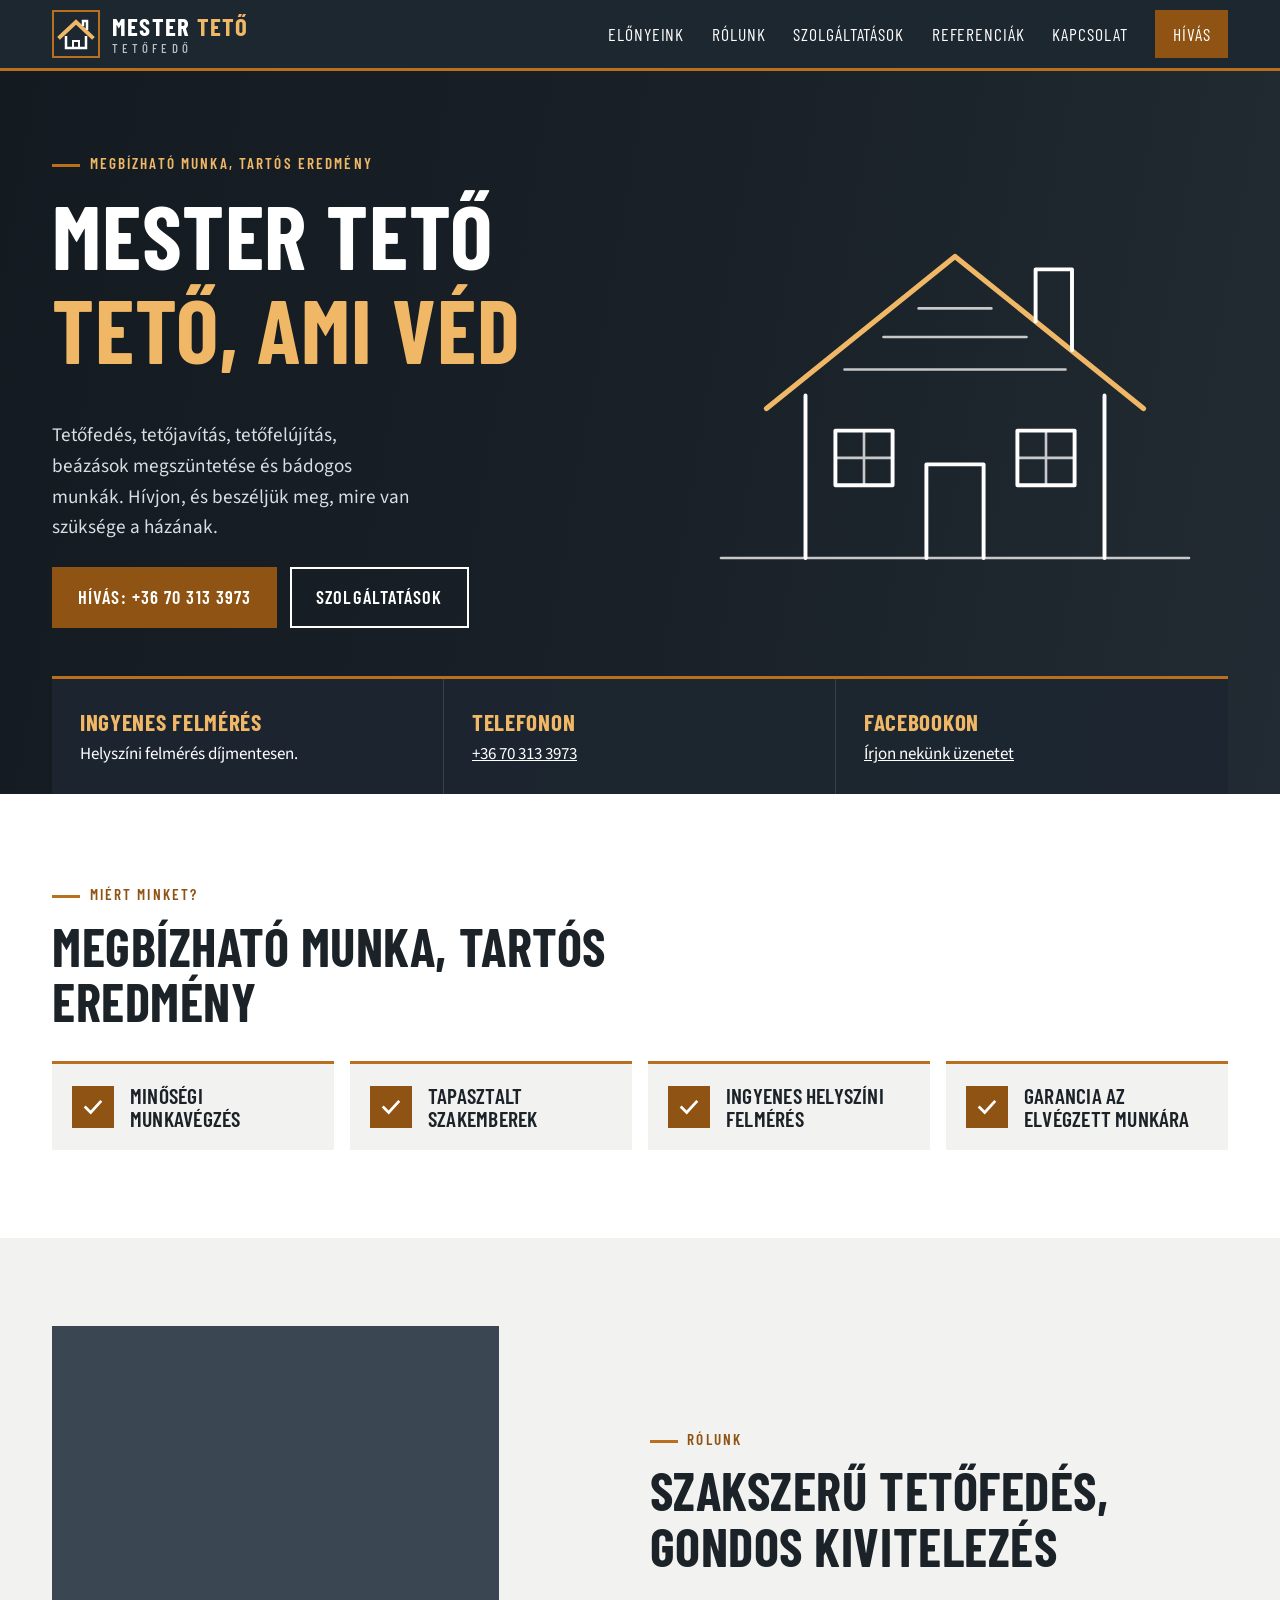
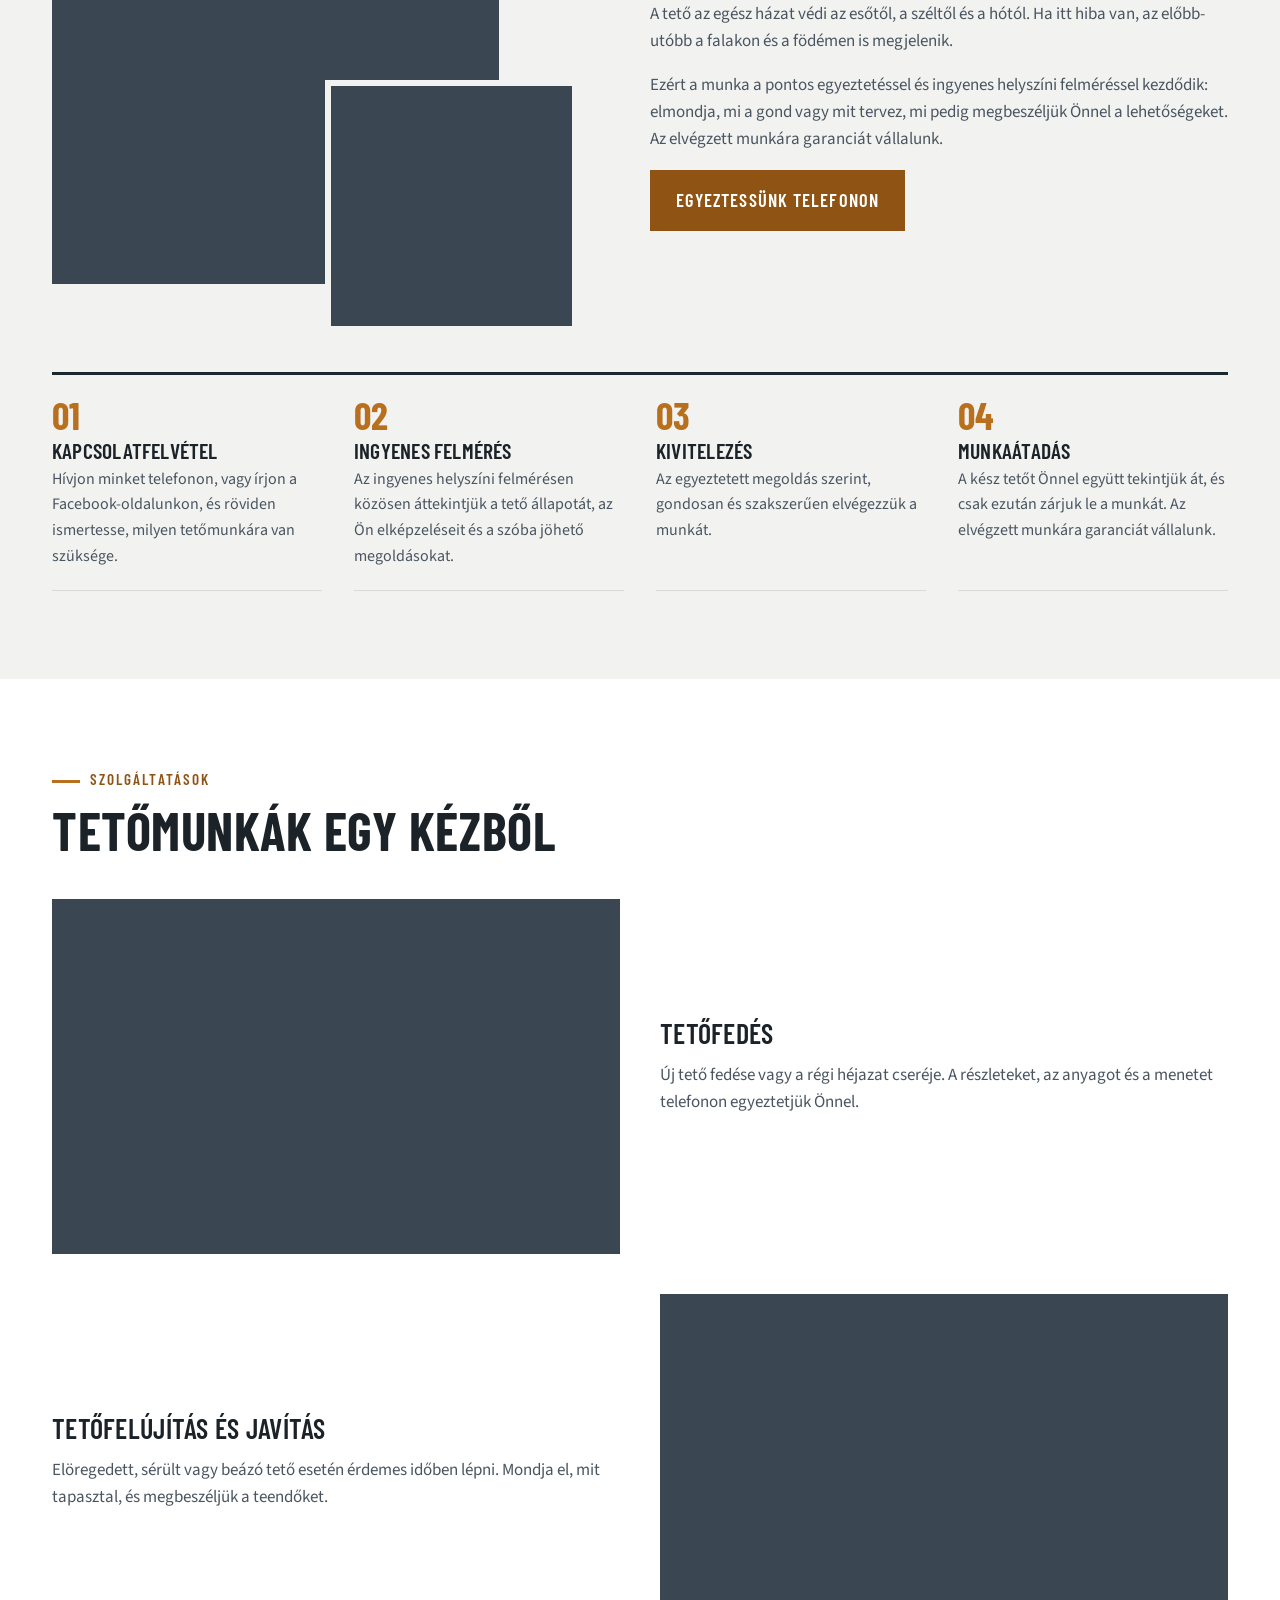
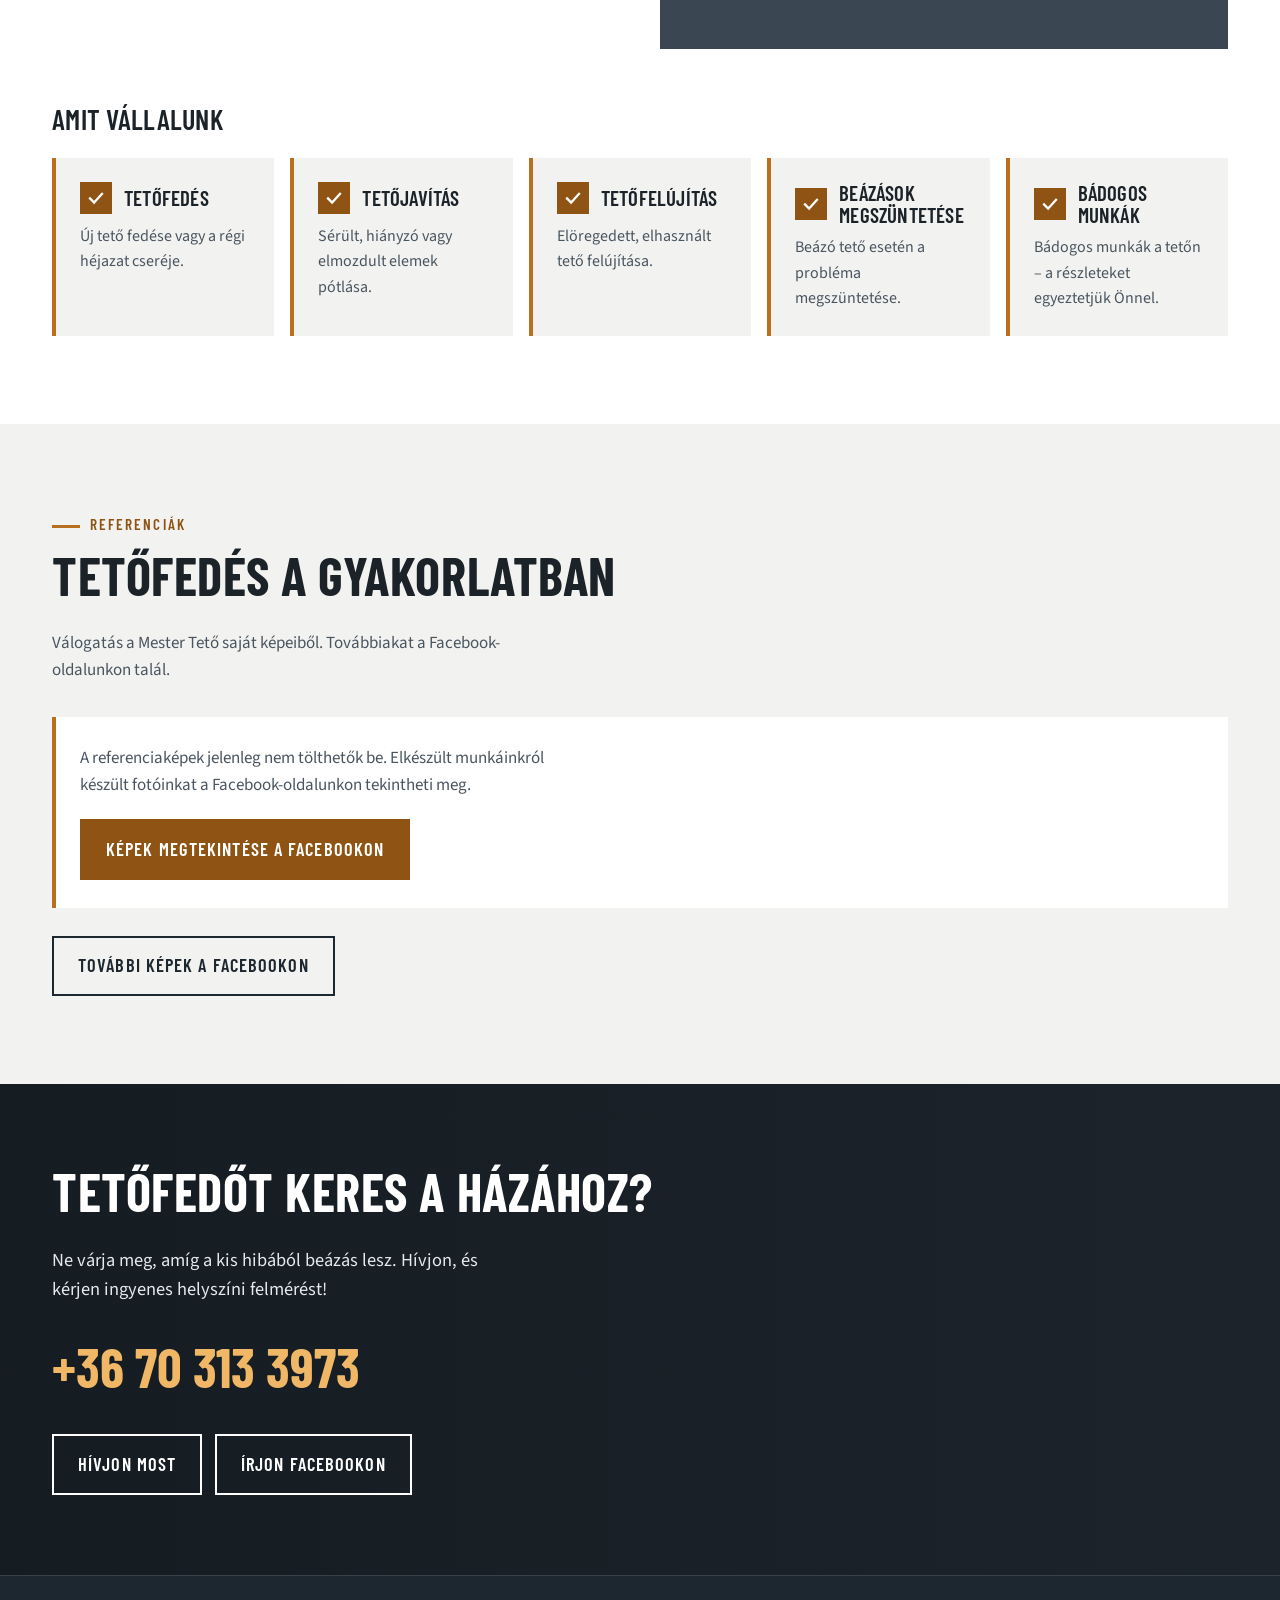
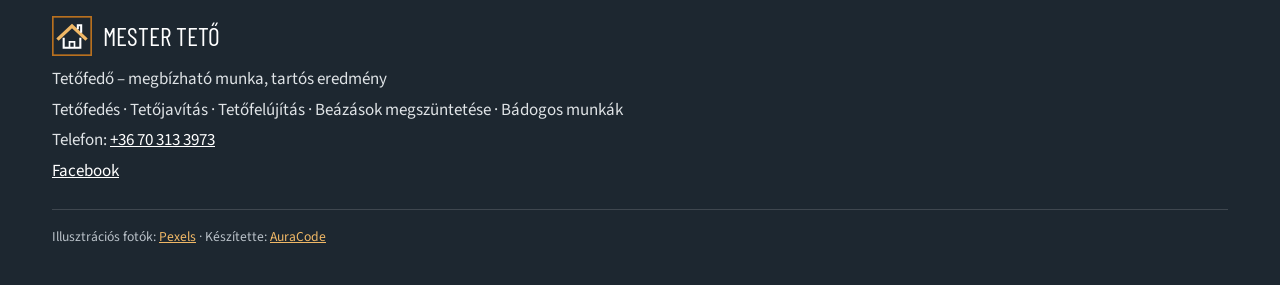
==== commit df0e5b40: "Demó frissítve: Mester Tető (Doma)" ====
--- a/mester-teto/index.html
+++ b/mester-teto/index.html
@@ -3,7 +3,7 @@
 <meta charset="utf-8">
 <meta name="viewport" content="width=device-width, initial-scale=1">
 <title>Mester Tető – Tetőfedő | Hívjon: +36 70 313 3973</title>
-<meta name="description" content="Mester Tető, tetőfedő. Tetőfedés, tetőfelújítás és tetőjavítás ügyében hívjon minket a +36 70 313 3973-as számon, vagy írjon a Facebook-oldalunkon.">
+<meta name="description" content="Mester Tető, tetőfedő. Tetőfedés, tetőjavítás, tetőfelújítás, beázások megszüntetése és bádogos munkák. Ingyenes helyszíni felmérés, garancia az elvégzett munkára. Hívjon: +36 70 313 3973.">
 <link rel="preconnect" href="https://fonts.googleapis.com">
 <link rel="preconnect" href="https://fonts.gstatic.com" crossorigin="">
 <link href="https://fonts.googleapis.com/css2?family=Barlow+Condensed:wght@500;600;700&amp;family=Source+Sans+3:wght@400;600;700&amp;display=swap" rel="stylesheet">
@@ -21,6 +21,7 @@
 <!--
   MEGJEGYZÉS A MÓDOSÍTÁSHOZ:
   - A "Tetőfedőt keres a házához?" szekció az oldal utolsó szekciója; a menü "Kapcsolat" pontja erre mutat.
+  - Az "Előnyeink" szekció ("Megbízható munka, tartós eredmény") közvetlenül a hero után található.
   - A Referenciák szekcióban a vállalkozás saját, valódi képei szerepelnek. A képek "no-referrer" beállítással töltődnek,
     hogy a forrásoldal hivatkozásvédelme ne akadályozza a megjelenítést.
   - Ha egy kép mégsem tölthető be, az üres doboz automatikusan eltűnik; ha egyik sem jelenik meg, egy Facebookra mutató
@@ -83,6 +84,12 @@
 .img-box img{width:100%;height:100%;object-fit:cover}
 .img-box.img-fail{background:var(--fail)}
 
+/* Check ikon */
+.check{flex-shrink:0;width:42px;height:42px;background:var(--copper-dark);display:inline-flex;align-items:center;justify-content:center}
+.check svg{width:22px;height:22px;fill:none;stroke:#fff;stroke-width:3;stroke-linecap:square;stroke-linejoin:miter}
+.check.sm{width:32px;height:32px}
+.check.sm svg{width:18px;height:18px}
+
 /* Header */
 .site-header{position:sticky;top:0;z-index:50;background:var(--slate);color:#fff;border-bottom:3px solid var(--copper)}
 .bar{display:flex;align-items:center;justify-content:space-between;gap:1rem;min-height:68px}
@@ -134,6 +141,15 @@
 
 /* Sections */
 section{padding:4rem 0}
+
+/* Előnyök */
+.benefits{background:var(--paper)}
+.benefits-head{max-width:760px}
+.benefits-head p{color:var(--muted)}
+.benefit-list{list-style:none;display:grid;grid-template-columns:1fr;gap:1rem;margin:2rem 0 0;padding:0}
+.benefit{display:flex;gap:1rem;align-items:center;background:var(--bg);padding:1.25rem 1.25rem;border-top:3px solid var(--copper)}
+.benefit h3{font-size:1.35rem;margin:0}
+
 .about-grid{display:grid;gap:2.5rem;align-items:center}
 .about-media{position:relative;padding-bottom:3rem}
 .about-media .main{aspect-ratio:4/5;max-height:560px;width:85%}
@@ -149,9 +165,11 @@
 .service-row{display:grid;gap:1.5rem;align-items:center;margin-top:2.5rem}
 .service-row .img-box{aspect-ratio:16/10}
 .service-row p{color:var(--muted)}
-.cards{display:grid;grid-template-columns:1fr;gap:1rem;margin-top:3rem}
+.cards-title{margin-top:3.5rem;margin-bottom:0}
+.cards{display:grid;grid-template-columns:1fr;gap:1rem;margin-top:1.5rem}
 .card{background:var(--bg);padding:1.5rem;border-left:4px solid var(--copper)}
-.card h3{font-size:1.3rem;margin-bottom:.4rem}
+.card .card-head{display:flex;align-items:center;gap:.75rem;margin-bottom:.6rem}
+.card h3{font-size:1.3rem;margin:0}
 .card p{margin:0;color:var(--muted);font-size:1rem}
 
 .gallery-grid{display:grid;grid-template-columns:repeat(2,minmax(0,1fr));gap:.75rem;margin-top:2rem}
@@ -191,8 +209,10 @@
   .facts{grid-template-columns:repeat(3,1fr)}
   .fact{border-bottom:0;border-right:1px solid rgba(255,255,255,.12);padding:1.6rem 1.75rem}
   .fact:last-child{border-right:0}
+  .benefit-list{grid-template-columns:repeat(2,1fr)}
   .steps{grid-template-columns:repeat(2,1fr);column-gap:2rem}
   .cards{grid-template-columns:repeat(2,1fr)}
+  .cards .card:last-child{grid-column:span 2}
   .service-row{grid-template-columns:1fr 1fr;gap:2.5rem}
   .service-row.flip .img-box{order:2}
   .gallery-grid{grid-template-columns:repeat(4,minmax(0,1fr))}
@@ -205,9 +225,11 @@
   .nav .nav-call{margin:0;padding:.6rem 1.1rem}
   .hero{padding-top:5rem}
   .hero-grid{grid-template-columns:1.05fr 1fr;gap:3.5rem}
+  .benefit-list{grid-template-columns:repeat(4,1fr)}
   .about-grid{grid-template-columns:1fr 1.1fr;gap:4.5rem}
   .steps{grid-template-columns:repeat(4,1fr)}
-  .cards{grid-template-columns:repeat(4,1fr)}
+  .cards{grid-template-columns:repeat(5,1fr)}
+  .cards .card:last-child{grid-column:auto}
 }
 @media (prefers-reduced-motion:reduce){
   html{scroll-behavior:auto}
@@ -237,6 +259,7 @@
     </button>
     <nav class="nav" id="fomenu" aria-label="Főmenü">
       <ul>
+        <li><a href="#elonyok">Előnyeink</a></li>
         <li><a href="#rolunk">Rólunk</a></li>
         <li><a href="#szolgaltatasok">Szolgáltatások</a></li>
         <li><a href="#referenciak">Referenciák</a></li>
@@ -253,9 +276,9 @@
     <div class="wrap">
       <div class="hero-grid">
         <div>
-          <span class="eyebrow">Tetőfedő</span>
+          <span class="eyebrow">Megbízható munka, tartós eredmény</span>
           <h1>Mester Tető <span>Tető, ami véd</span></h1>
-          <p class="lead">Tetőfedési, felújítási vagy javítási munkát tervez? Hívjon, és beszéljük meg, mire van szüksége a házának.</p>
+          <p class="lead">Tetőfedés, tetőjavítás, tetőfelújítás, beázások megszüntetése és bádogos munkák. Hívjon, és beszéljük meg, mire van szüksége a házának.</p>
           <div class="actions">
             <a class="btn btn-primary" href="tel:+36703133973">Hívás: +36 70 313 3973</a>
             <a class="btn btn-light" href="#szolgaltatasok">Szolgáltatások</a>
@@ -281,10 +304,37 @@
     </div>
     <div class="wrap">
       <div class="facts">
-        <div class="fact"><strong>Tetőfedés</strong>Ez a szakterületünk, ehhez értünk.</div>
+        <div class="fact"><strong>Ingyenes felmérés</strong>Helyszíni felmérés díjmentesen.</div>
         <div class="fact"><strong>Telefonon</strong><a href="tel:+36703133973">+36 70 313 3973</a></div>
         <div class="fact"><strong>Facebookon</strong><a href="https://www.facebook.com/profile.php?id=61591715376362" target="_blank" rel="noopener">Írjon nekünk üzenetet</a></div>
       </div>
+    </div>
+  </section>
+
+  <section id="elonyok" class="benefits">
+    <div class="wrap">
+      <div class="benefits-head reveal">
+        <span class="eyebrow">Miért minket?</span>
+        <h2>Megbízható munka, tartós eredmény</h2>
+      </div>
+      <ul class="benefit-list">
+        <li class="benefit reveal">
+          <span class="check" aria-hidden="true"><svg viewBox="0 0 24 24"><path d="M4 12.5 L9.5 18 L20 6.5"></path></svg></span>
+          <h3>Minőségi munkavégzés</h3>
+        </li>
+        <li class="benefit reveal">
+          <span class="check" aria-hidden="true"><svg viewBox="0 0 24 24"><path d="M4 12.5 L9.5 18 L20 6.5"></path></svg></span>
+          <h3>Tapasztalt szakemberek</h3>
+        </li>
+        <li class="benefit reveal">
+          <span class="check" aria-hidden="true"><svg viewBox="0 0 24 24"><path d="M4 12.5 L9.5 18 L20 6.5"></path></svg></span>
+          <h3>Ingyenes helyszíni felmérés</h3>
+        </li>
+        <li class="benefit reveal">
+          <span class="check" aria-hidden="true"><svg viewBox="0 0 24 24"><path d="M4 12.5 L9.5 18 L20 6.5"></path></svg></span>
+          <h3>Garancia az elvégzett munkára</h3>
+        </li>
+      </ul>
     </div>
   </section>
 
@@ -299,15 +349,15 @@
           <span class="eyebrow">Rólunk</span>
           <h2>Szakszerű tetőfedés, gondos kivitelezés</h2>
           <p>A tető az egész házat védi az esőtől, a széltől és a hótól. Ha itt hiba van, az előbb-utóbb a falakon és a födémen is megjelenik.</p>
-          <p>Ezért a munka a pontos egyeztetéssel kezdődik: elmondja, mi a gond vagy mit tervez, mi pedig megbeszéljük Önnel a lehetőségeket.</p>
+          <p>Ezért a munka a pontos egyeztetéssel és ingyenes helyszíni felméréssel kezdődik: elmondja, mi a gond vagy mit tervez, mi pedig megbeszéljük Önnel a lehetőségeket. Az elvégzett munkára garanciát vállalunk.</p>
           <a class="btn btn-primary" href="tel:+36703133973">Egyeztessünk telefonon</a>
         </div>
       </div>
       <div class="steps">
         <div class="step reveal"><div class="num">01</div><h3>Kapcsolatfelvétel</h3><p>Hívjon minket telefonon, vagy írjon a Facebook-oldalunkon, és röviden ismertesse, milyen tetőmunkára van szüksége.</p></div>
-        <div class="step reveal"><div class="num">02</div><h3>Igényfelmérés</h3><p>Közösen áttekintjük a tető állapotát, az Ön elképzeléseit és a szóba jöhető megoldásokat.</p></div>
+        <div class="step reveal"><div class="num">02</div><h3>Ingyenes felmérés</h3><p>Az ingyenes helyszíni felmérésen közösen áttekintjük a tető állapotát, az Ön elképzeléseit és a szóba jöhető megoldásokat.</p></div>
         <div class="step reveal"><div class="num">03</div><h3>Kivitelezés</h3><p>Az egyeztetett megoldás szerint, gondosan és szakszerűen elvégezzük a munkát.</p></div>
-        <div class="step reveal"><div class="num">04</div><h3>Munkaátadás</h3><p>A kész tetőt Önnel együtt tekintjük át, és csak ezután zárjuk le a munkát.</p></div>
+        <div class="step reveal"><div class="num">04</div><h3>Munkaátadás</h3><p>A kész tetőt Önnel együtt tekintjük át, és csak ezután zárjuk le a munkát. Az elvégzett munkára garanciát vállalunk.</p></div>
       </div>
     </div>
   </section>
@@ -330,11 +380,28 @@
           <p>Elöregedett, sérült vagy beázó tető esetén érdemes időben lépni. Mondja el, mit tapasztal, és megbeszéljük a teendőket.</p>
         </div>
       </div>
+      <h3 class="cards-title reveal">Amit vállalunk</h3>
       <div class="cards">
-        <div class="card reveal"><h3>Új tető</h3><p>Fedés új építésű házra, a terveknek megfelelően.</p></div>
-        <div class="card reveal"><h3>Héjazatcsere</h3><p>A régi, elhasznált fedés cseréje.</p></div>
-        <div class="card reveal"><h3>Javítás</h3><p>Sérült, hiányzó vagy elmozdult elemek pótlása.</p></div>
-        <div class="card reveal"><h3>Egyeztetés</h3><p>Kérdéseire telefonon vagy Facebookon válaszolunk.</p></div>
+        <div class="card reveal">
+          <div class="card-head"><span class="check sm" aria-hidden="true"><svg viewBox="0 0 24 24"><path d="M4 12.5 L9.5 18 L20 6.5"></path></svg></span><h3>Tetőfedés</h3></div>
+          <p>Új tető fedése vagy a régi héjazat cseréje.</p>
+        </div>
+        <div class="card reveal">
+          <div class="card-head"><span class="check sm" aria-hidden="true"><svg viewBox="0 0 24 24"><path d="M4 12.5 L9.5 18 L20 6.5"></path></svg></span><h3>Tetőjavítás</h3></div>
+          <p>Sérült, hiányzó vagy elmozdult elemek pótlása.</p>
+        </div>
+        <div class="card reveal">
+          <div class="card-head"><span class="check sm" aria-hidden="true"><svg viewBox="0 0 24 24"><path d="M4 12.5 L9.5 18 L20 6.5"></path></svg></span><h3>Tetőfelújítás</h3></div>
+          <p>Elöregedett, elhasznált tető felújítása.</p>
+        </div>
+        <div class="card reveal">
+          <div class="card-head"><span class="check sm" aria-hidden="true"><svg viewBox="0 0 24 24"><path d="M4 12.5 L9.5 18 L20 6.5"></path></svg></span><h3>Beázások megszüntetése</h3></div>
+          <p>Beázó tető esetén a probléma megszüntetése.</p>
+        </div>
+        <div class="card reveal">
+          <div class="card-head"><span class="check sm" aria-hidden="true"><svg viewBox="0 0 24 24"><path d="M4 12.5 L9.5 18 L20 6.5"></path></svg></span><h3>Bádogos munkák</h3></div>
+          <p>Bádogos munkák a tetőn – a részleteket egyeztetjük Önnel.</p>
+        </div>
       </div>
     </div>
   </section>
@@ -365,7 +432,7 @@
     <div class="bg img-box"><img src="https://images.pexels.com/photos/280222/pexels-photo-280222.jpeg?auto=compress&amp;cs=tinysrgb&amp;w=1800" alt="" loading="lazy" width="1800" height="1000" onerror="this.parentNode.classList.add('img-fail');this.style.display='none'"></div>
     <div class="wrap reveal">
       <h2>Tetőfedőt keres a házához?</h2>
-      <p>Ne várja meg, amíg a kis hibából beázás lesz. Hívjon, és beszéljük meg a tetőjét.</p>
+      <p>Ne várja meg, amíg a kis hibából beázás lesz. Hívjon, és kérjen ingyenes helyszíni felmérést!</p>
       <a class="phone-big" href="tel:+36703133973">+36 70 313 3973</a>
       <div class="actions">
         <a class="btn btn-light" href="tel:+36703133973">Hívjon most</a>
@@ -388,7 +455,8 @@
       <div class="f-name">Mester Tető</div>
     </div>
     <ul>
-      <li>Tetőfedő</li>
+      <li>Tetőfedő – megbízható munka, tartós eredmény</li>
+      <li>Tetőfedés · Tetőjavítás · Tetőfelújítás · Beázások megszüntetése · Bádogos munkák</li>
       <li>Telefon: <a href="tel:+36703133973">+36 70 313 3973</a></li>
       <li><a href="https://www.facebook.com/profile.php?id=61591715376362" target="_blank" rel="noopener">Facebook</a></li>
     </ul>
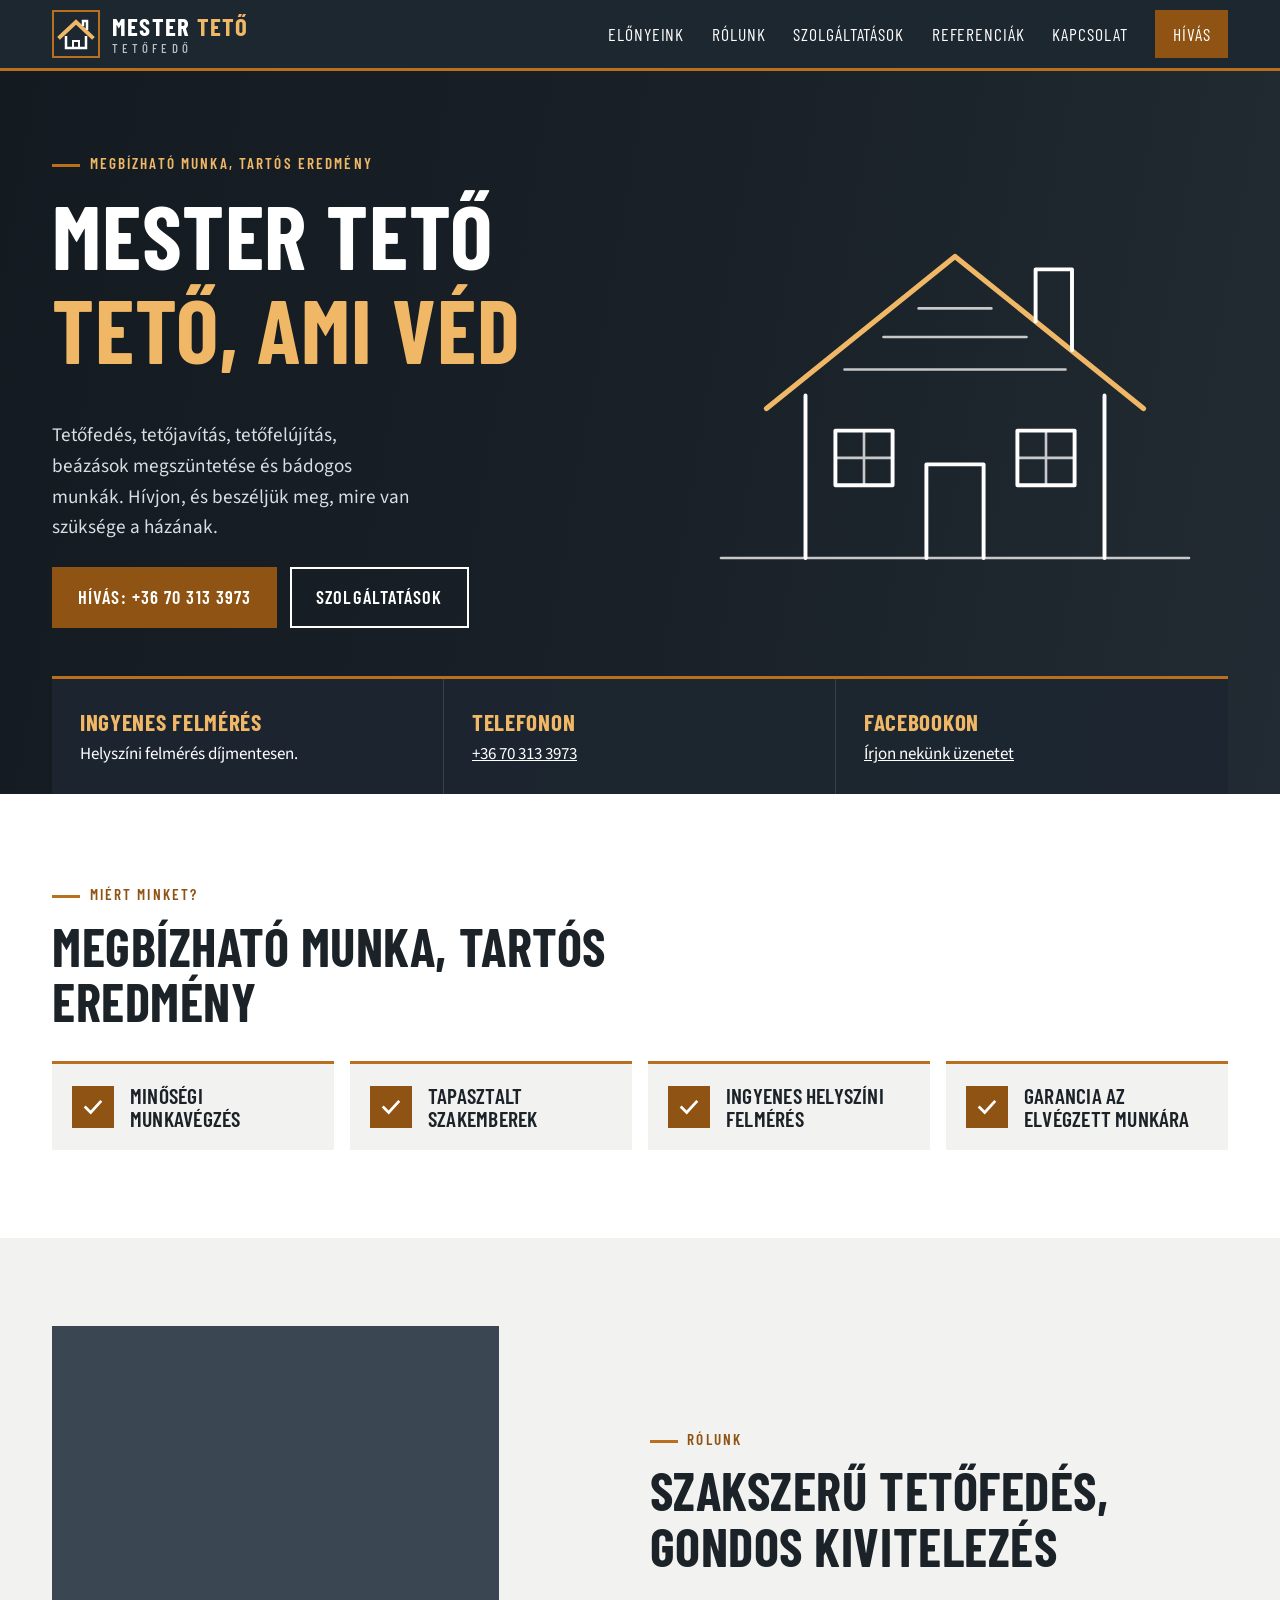
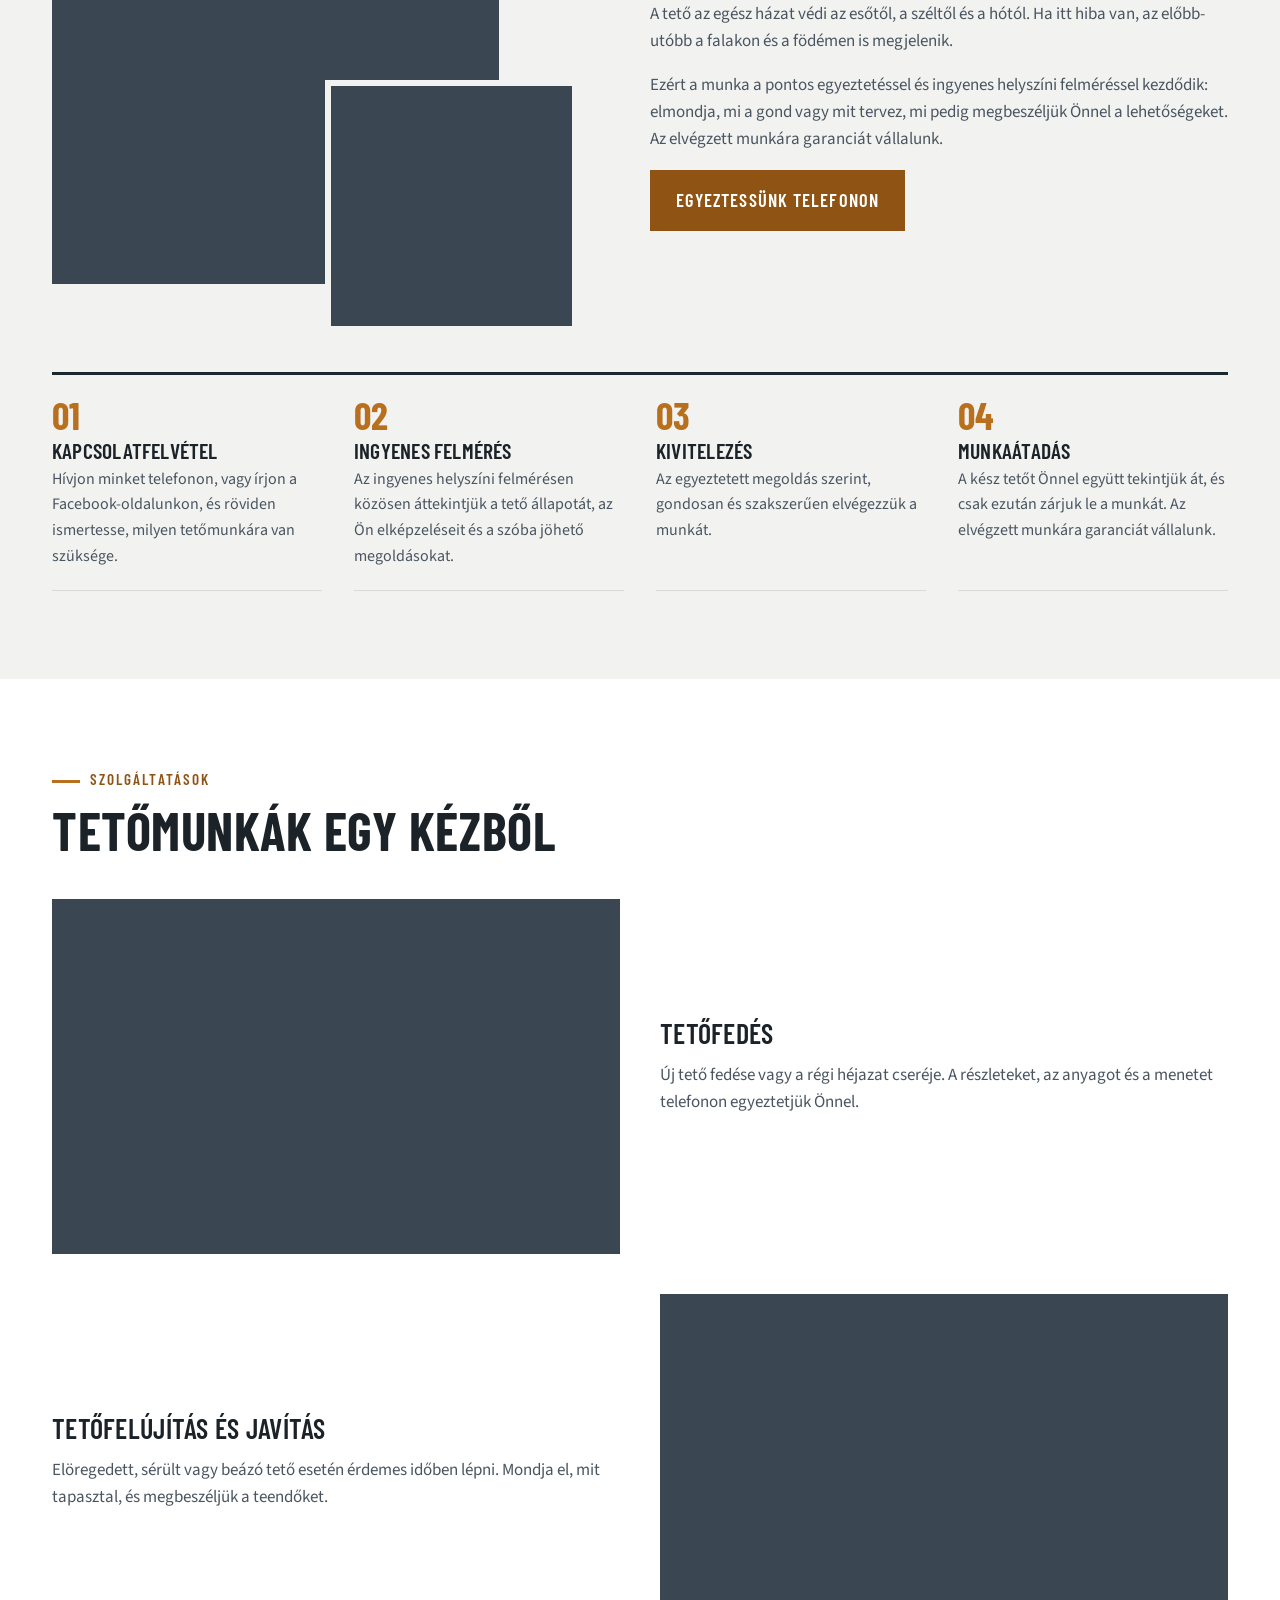
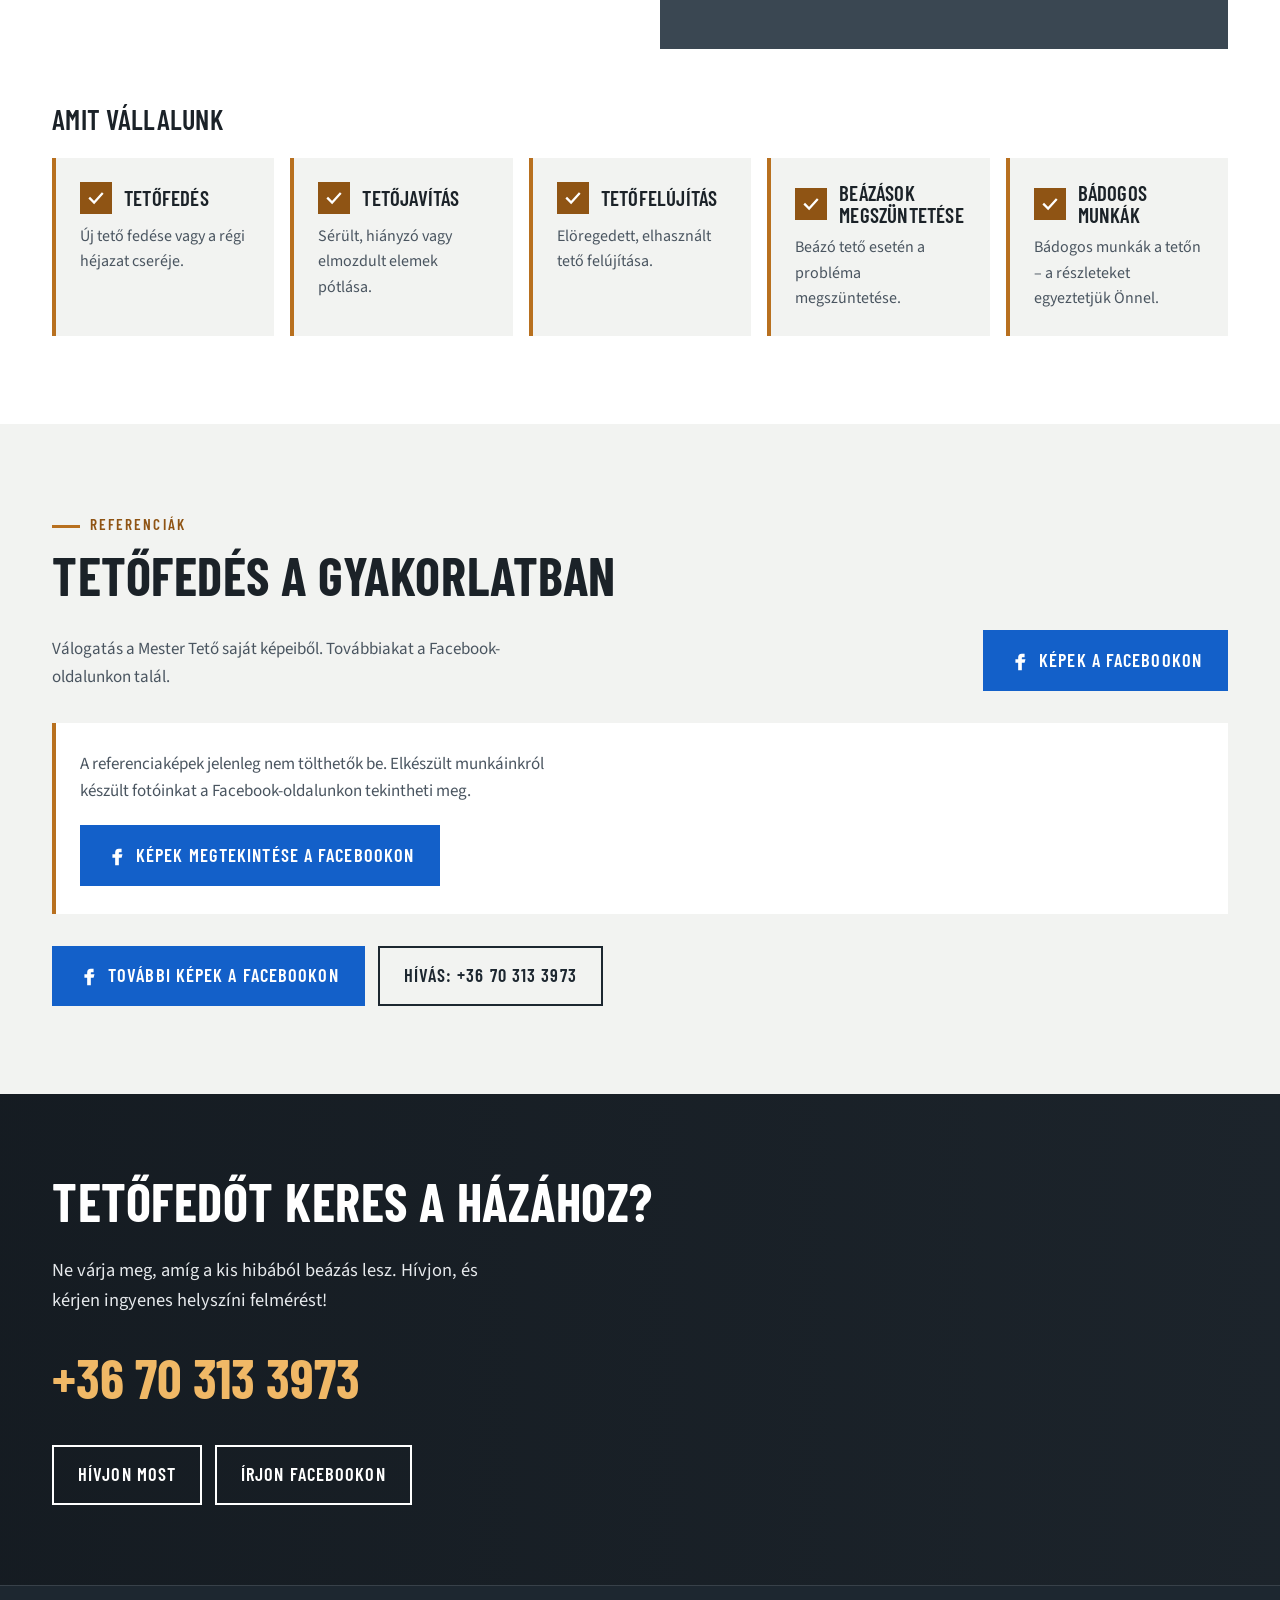
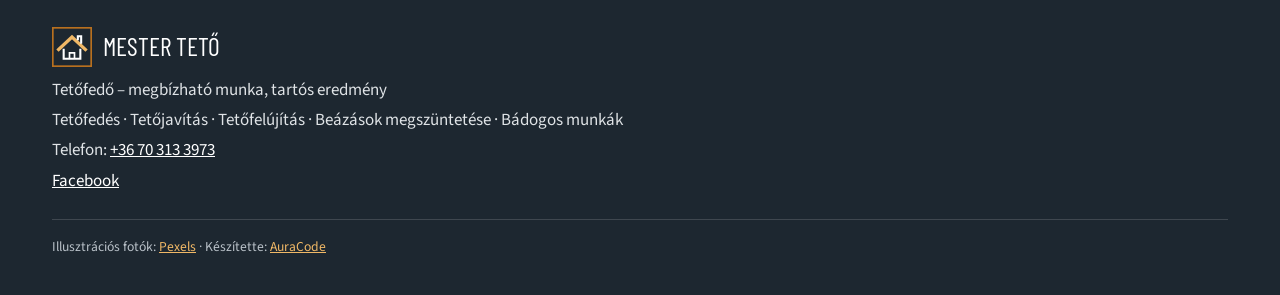
==== commit 1b0c0dff: "Demó frissítve: Mester Tető (Doma)" ====
--- a/mester-teto/index.html
+++ b/mester-teto/index.html
@@ -26,6 +26,9 @@
     hogy a forrásoldal hivatkozásvédelme ne akadályozza a megjelenítést.
   - Ha egy kép mégsem tölthető be, az üres doboz automatikusan eltűnik; ha egyik sem jelenik meg, egy Facebookra mutató
     tájékoztató blokk látszik helyette. A Facebook-képek ugyanide cserélhetők (közvetlen képhivatkozással).
+  - A saját képek alatt külön, egyértelműen "Illusztráció" felirattal jelölt Pexels-fotók szerepelnek (az oldalon már
+    használt képekből), hogy a látogató ne tévessze össze őket a saját munkákkal.
+  - A Referenciák szekcióban jól látható Facebook gomb vezet a további képekhez.
 -->
 <script>
 window.galFail=function(img){
@@ -39,6 +42,13 @@
   if(!grid||!fb){return;}
   var visible=grid.querySelectorAll('.img-box:not(.gone)').length;
   if(visible===0){grid.style.display='none';fb.hidden=false;}
+};
+window.illusFail=function(img){
+  var box=img.parentNode;
+  if(box&&box.classList){box.classList.add('gone');}
+  var grid=document.getElementById('illus-grid');
+  var wrap=document.getElementById('illus-wrap');
+  if(grid&&wrap&&grid.querySelectorAll('.img-box:not(.gone)').length===0){wrap.style.display='none';}
 };
 </script>
 <style>
@@ -54,6 +64,7 @@
   --muted:#4a5560;
   --line:#d6dad8;
   --fail:#3a4752;
+  --fb:#1360c9;
   --head:"Barlow Condensed", "Arial Narrow", sans-serif;
   --body:"Source Sans 3", "Segoe UI", sans-serif;
 }
@@ -74,12 +85,15 @@
 .eyebrow{display:inline-block;font-family:var(--head);font-weight:600;text-transform:uppercase;letter-spacing:.14em;font-size:.95rem;color:var(--copper-dark);margin-bottom:.75rem}
 .eyebrow::before{content:"";display:inline-block;width:28px;height:3px;background:var(--copper);vertical-align:middle;margin-right:.6rem}
 .btn{display:inline-flex;align-items:center;justify-content:center;gap:.5rem;font-family:var(--head);font-weight:600;font-size:1.15rem;text-transform:uppercase;letter-spacing:.06em;padding:.85rem 1.5rem;text-decoration:none;border:2px solid transparent;transition:background .2s,color .2s,border-color .2s;min-height:48px}
+.btn svg{width:22px;height:22px;fill:currentColor;flex-shrink:0}
 .btn-primary{background:var(--copper-dark);color:#fff}
 .btn-primary:hover{background:#74430f}
 .btn-ghost{border-color:currentColor;color:var(--slate)}
 .btn-ghost:hover{background:var(--slate);color:#fff;border-color:var(--slate)}
 .btn-light{border-color:#fff;color:#fff}
 .btn-light:hover{background:#fff;color:var(--slate)}
+.btn-fb{background:var(--fb);color:#fff}
+.btn-fb:hover{background:#0e4c9f}
 .img-box{background:var(--slate-2);overflow:hidden;position:relative}
 .img-box img{width:100%;height:100%;object-fit:cover}
 .img-box.img-fail{background:var(--fail)}
@@ -172,15 +186,23 @@
 .card h3{font-size:1.3rem;margin:0}
 .card p{margin:0;color:var(--muted);font-size:1rem}
 
+.gallery-top{display:flex;flex-wrap:wrap;align-items:flex-end;justify-content:space-between;gap:1rem 2rem}
+.gallery-top .gallery-note{margin-bottom:0}
 .gallery-grid{display:grid;grid-template-columns:repeat(2,minmax(0,1fr));gap:.75rem;margin-top:2rem}
 .gallery-grid .img-box{aspect-ratio:1/1}
 .gallery-grid .img-box.wide{grid-column:span 2;aspect-ratio:2/1}
 .gallery-grid .img-box.gone{display:none}
 .gallery-note{color:var(--muted);max-width:60ch}
-.gallery .more{margin-top:1.75rem}
+.gallery .more{margin-top:2rem;display:flex;flex-wrap:wrap;gap:.8rem}
 .gal-fallback{margin-top:2rem;background:var(--paper);border-left:4px solid var(--copper);padding:1.75rem 1.5rem}
 .gal-fallback p{color:var(--muted);margin-bottom:1.25rem;max-width:60ch}
 .gal-fallback[hidden]{display:none}
+.illus-wrap{margin-top:3rem;padding-top:2rem;border-top:1px solid var(--line)}
+.illus-wrap h3{margin-bottom:.3rem}
+.illus-note{color:var(--muted);font-size:.95rem;max-width:60ch;margin:0}
+.illus-grid{margin-top:1.25rem}
+.illus-grid .img-box{aspect-ratio:4/3}
+.img-box .tag{position:absolute;left:.5rem;bottom:.5rem;background:rgba(29,39,48,.88);color:#fff;font-family:var(--head);font-size:.8rem;text-transform:uppercase;letter-spacing:.08em;padding:.15rem .55rem}
 
 .cta{position:relative;color:#fff;padding:5rem 0;overflow:hidden;background:var(--slate)}
 .cta .bg{position:absolute;inset:0}
@@ -410,7 +432,10 @@
     <div class="wrap">
       <span class="eyebrow">Referenciák</span>
       <h2>Tetőfedés a gyakorlatban</h2>
-      <p class="gallery-note">Válogatás a Mester Tető saját képeiből. Továbbiakat a Facebook-oldalunkon talál.</p>
+      <div class="gallery-top">
+        <p class="gallery-note">Válogatás a Mester Tető saját képeiből. Továbbiakat a Facebook-oldalunkon talál.</p>
+        <a class="btn btn-fb" href="https://www.facebook.com/profile.php?id=61591715376362" target="_blank" rel="noopener"><svg viewBox="0 0 24 24" aria-hidden="true"><path d="M14 8h3V4h-3c-2.8 0-4 1.7-4 4.2V10H7v4h3v8h4v-8h3l1-4h-4V8.5c0-.3.2-.5.5-.5z"></path></svg>Képek a Facebookon</a>
+      </div>
       <div class="gallery-grid" id="gal-grid">
         <div class="img-box wide reveal"><img src="https://mesterteto.hu/admin/picture.php?pic=../bannerek-kozep/bannerek_elemei/1284665189/pic.jpg&amp;size=480" alt="Kép a Mester Tető galériájából, 1." referrerpolicy="no-referrer" width="480" height="240" onerror="galFail(this)"></div>
         <div class="img-box reveal"><img src="https://mesterteto.hu/admin/picture.php?pic=../bannerek-jobb/bannerek_elemei/1284664299/pic.jpg&amp;size=210" alt="Kép a Mester Tető galériájából, 2." referrerpolicy="no-referrer" width="210" height="210" onerror="galFail(this)"></div>
@@ -422,9 +447,24 @@
       </div>
       <div class="gal-fallback" id="gal-fallback" hidden="">
         <p>A referenciaképek jelenleg nem tölthetők be. Elkészült munkáinkról készült fotóinkat a Facebook-oldalunkon tekintheti meg.</p>
-        <a class="btn btn-primary" href="https://www.facebook.com/profile.php?id=61591715376362" target="_blank" rel="noopener">Képek megtekintése a Facebookon</a>
-      </div>
-      <div class="more reveal"><a class="btn btn-ghost" href="https://www.facebook.com/profile.php?id=61591715376362" target="_blank" rel="noopener">További képek a Facebookon</a></div>
+        <a class="btn btn-fb" href="https://www.facebook.com/profile.php?id=61591715376362" target="_blank" rel="noopener"><svg viewBox="0 0 24 24" aria-hidden="true"><path d="M14 8h3V4h-3c-2.8 0-4 1.7-4 4.2V10H7v4h3v8h4v-8h3l1-4h-4V8.5c0-.3.2-.5.5-.5z"></path></svg>Képek megtekintése a Facebookon</a>
+      </div>
+
+      <div class="illus-wrap" id="illus-wrap">
+        <h3 class="reveal">Tetők, amilyenekkel dolgozunk</h3>
+        <p class="illus-note reveal">Az alábbi fotók illusztrációk (Pexels), nem a Mester Tető saját munkáit ábrázolják. Elkészült munkáinkat a Facebook-oldalunkon nézheti meg.</p>
+        <div class="gallery-grid illus-grid" id="illus-grid">
+          <div class="img-box reveal"><img src="https://images.pexels.com/photos/186077/pexels-photo-186077.jpeg?auto=compress&amp;cs=tinysrgb&amp;w=600" alt="Illusztráció: családi ház cseréptetővel" loading="lazy" width="600" height="450" onerror="illusFail(this)"><span class="tag">Illusztráció</span></div>
+          <div class="img-box reveal"><img src="https://images.pexels.com/photos/106399/pexels-photo-106399.jpeg?auto=compress&amp;cs=tinysrgb&amp;w=600" alt="Illusztráció: lakóház tetővel" loading="lazy" width="600" height="450" onerror="illusFail(this)"><span class="tag">Illusztráció</span></div>
+          <div class="img-box reveal"><img src="https://images.pexels.com/photos/259588/pexels-photo-259588.jpeg?auto=compress&amp;cs=tinysrgb&amp;w=600" alt="Illusztráció: lakóház tetőszerkezete" loading="lazy" width="600" height="450" onerror="illusFail(this)"><span class="tag">Illusztráció</span></div>
+          <div class="img-box reveal"><img src="https://images.pexels.com/photos/1029599/pexels-photo-1029599.jpeg?auto=compress&amp;cs=tinysrgb&amp;w=600" alt="Illusztráció: családi ház teteje" loading="lazy" width="600" height="450" onerror="illusFail(this)"><span class="tag">Illusztráció</span></div>
+        </div>
+      </div>
+
+      <div class="more reveal">
+        <a class="btn btn-fb" href="https://www.facebook.com/profile.php?id=61591715376362" target="_blank" rel="noopener"><svg viewBox="0 0 24 24" aria-hidden="true"><path d="M14 8h3V4h-3c-2.8 0-4 1.7-4 4.2V10H7v4h3v8h4v-8h3l1-4h-4V8.5c0-.3.2-.5.5-.5z"></path></svg>További képek a Facebookon</a>
+        <a class="btn btn-ghost" href="tel:+36703133973">Hívás: +36 70 313 3973</a>
+      </div>
     </div>
   </section>
 
@@ -481,6 +521,7 @@
     document.querySelectorAll('img').forEach(function(img){
       if(img.complete&&img.naturalWidth===0&&img.getAttribute('src')){
         if(img.closest('#gal-grid')){window.galFail(img);}
+        else if(img.closest('#illus-grid')){window.illusFail(img);}
         else{img.parentNode.classList.add('img-fail');img.style.display='none';}
       }
     });
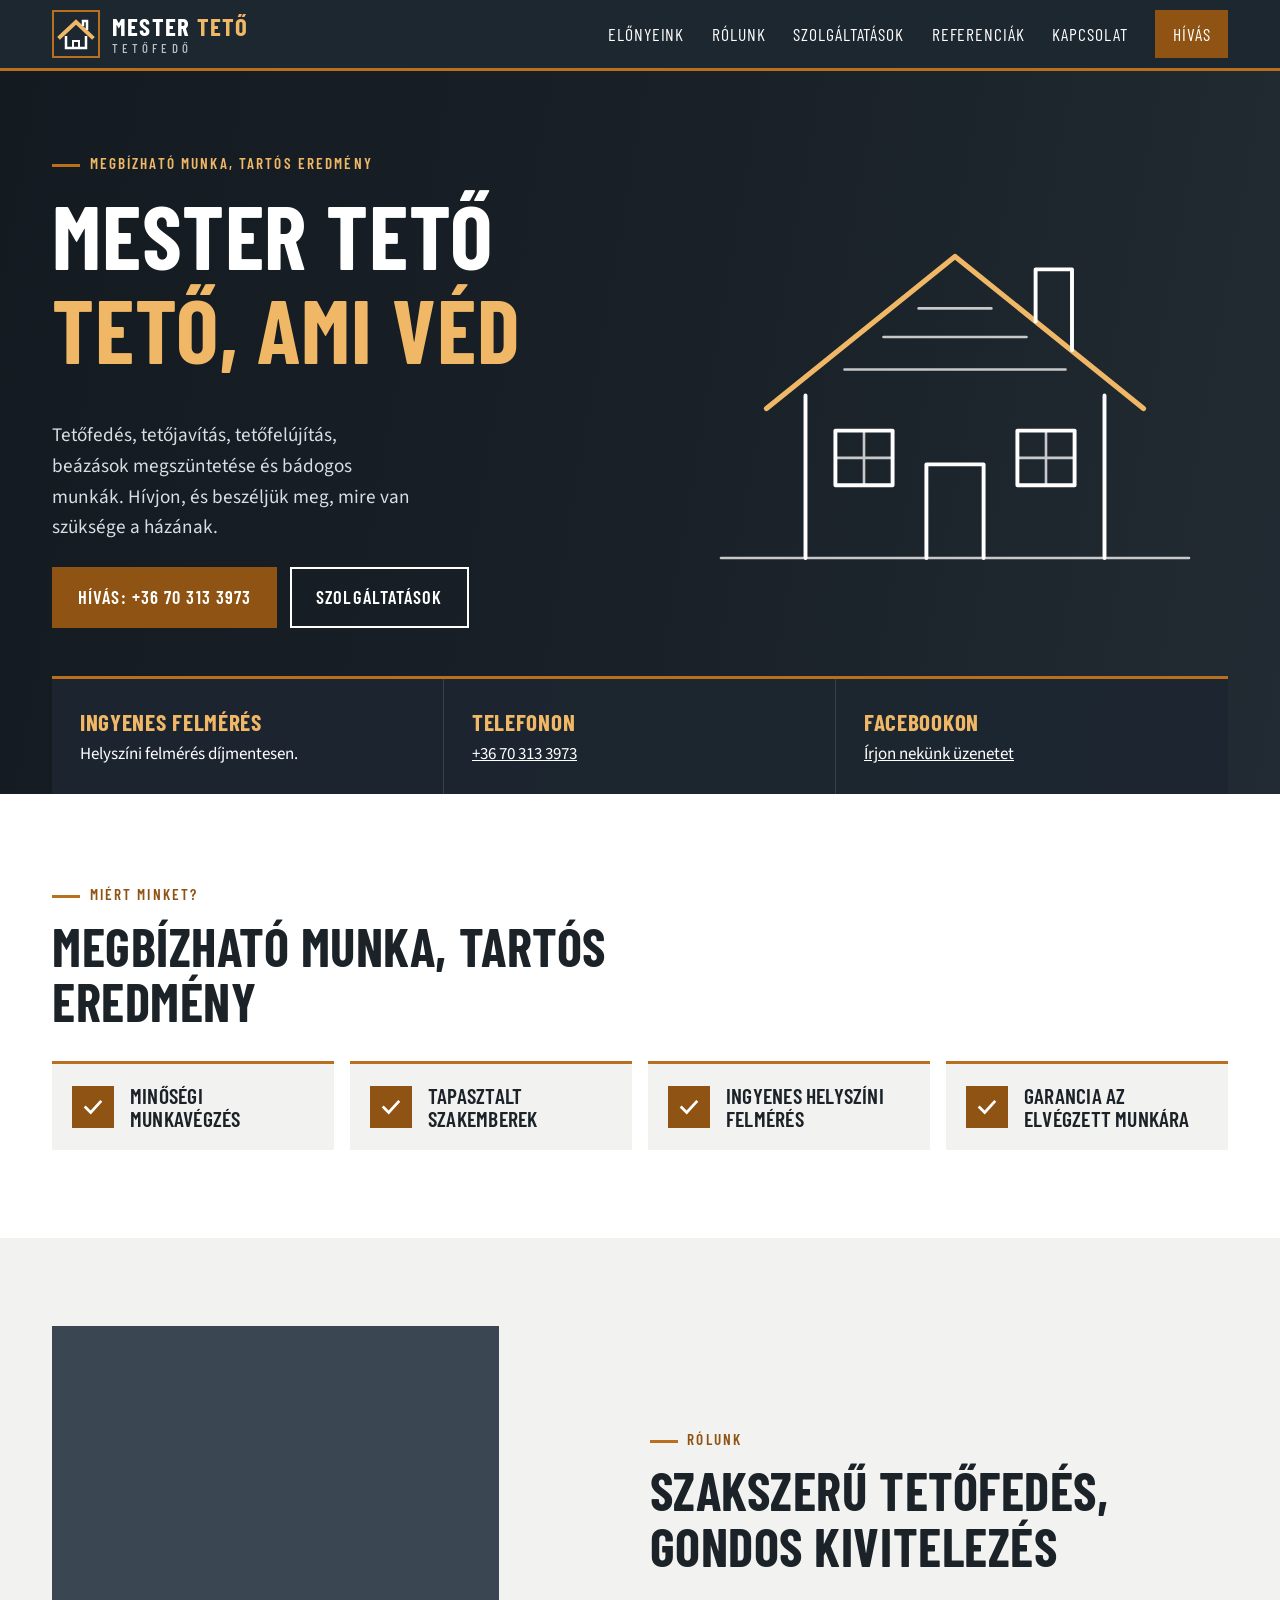
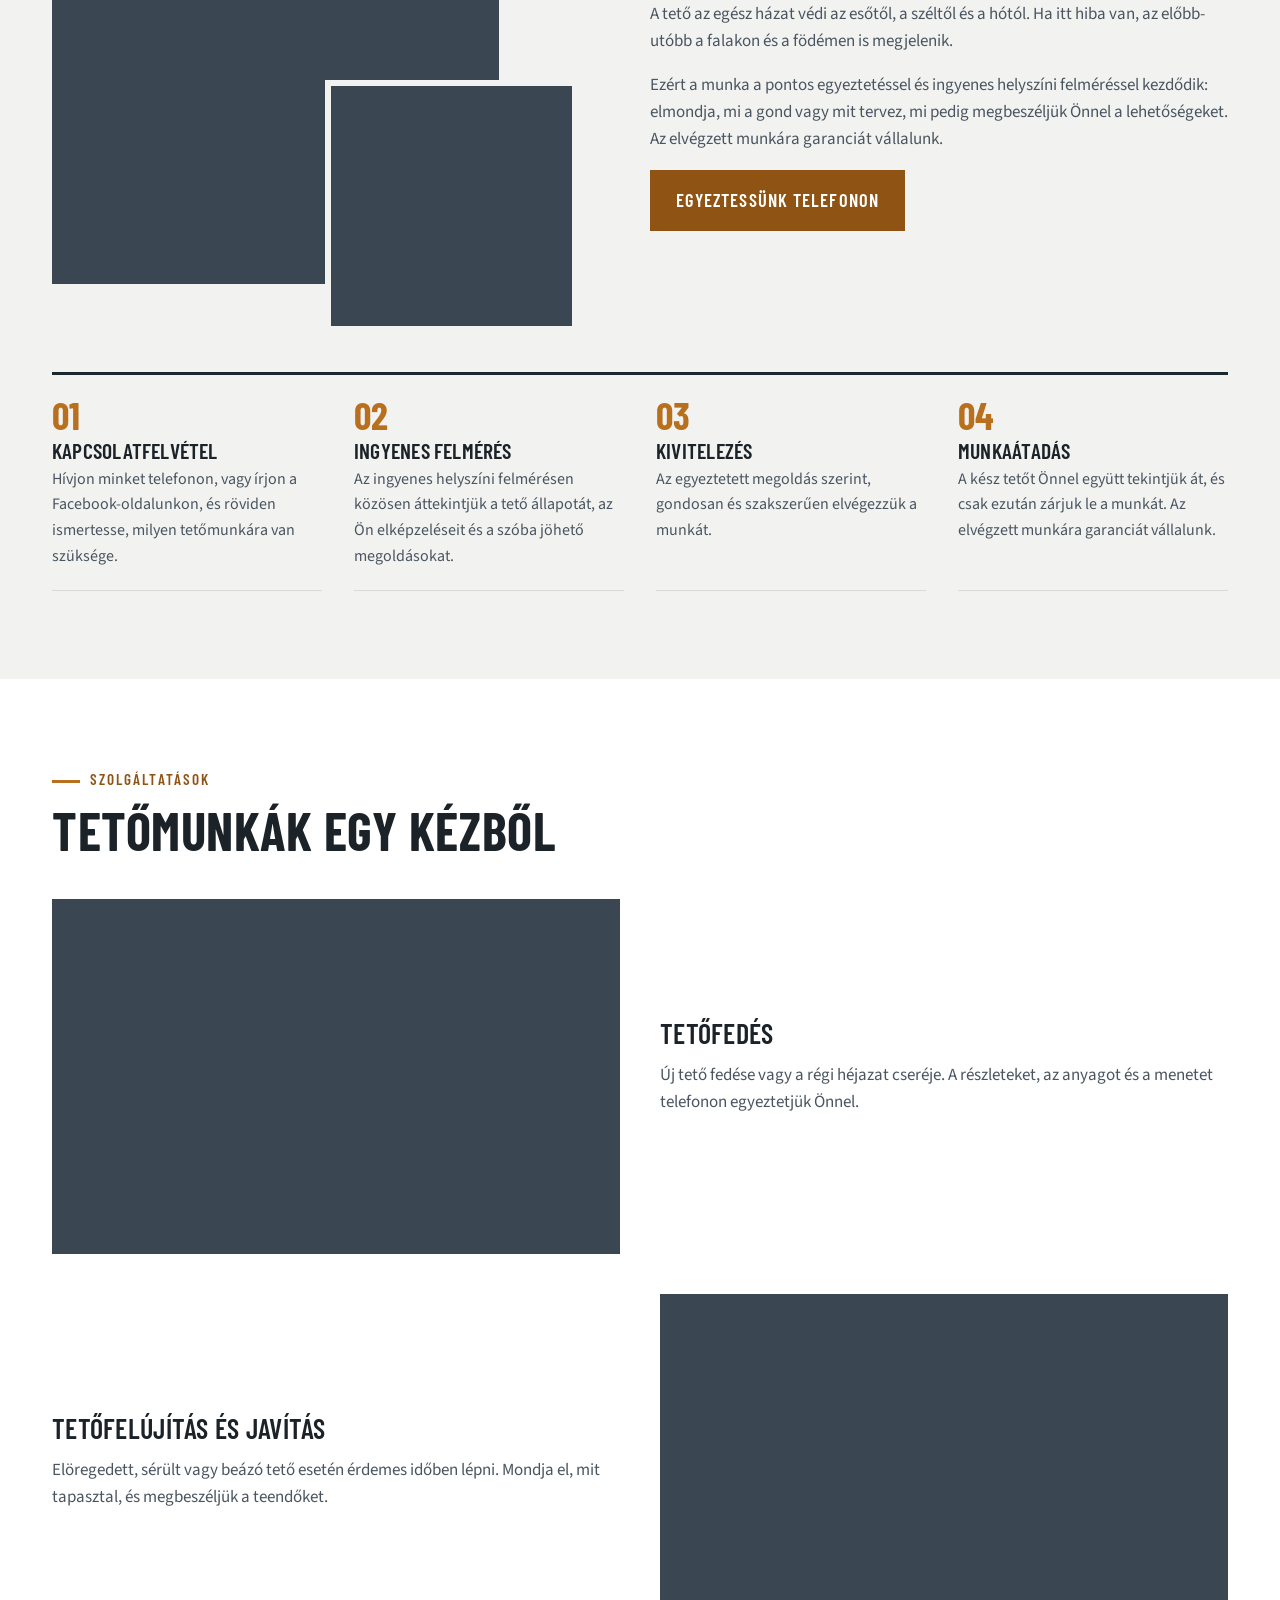
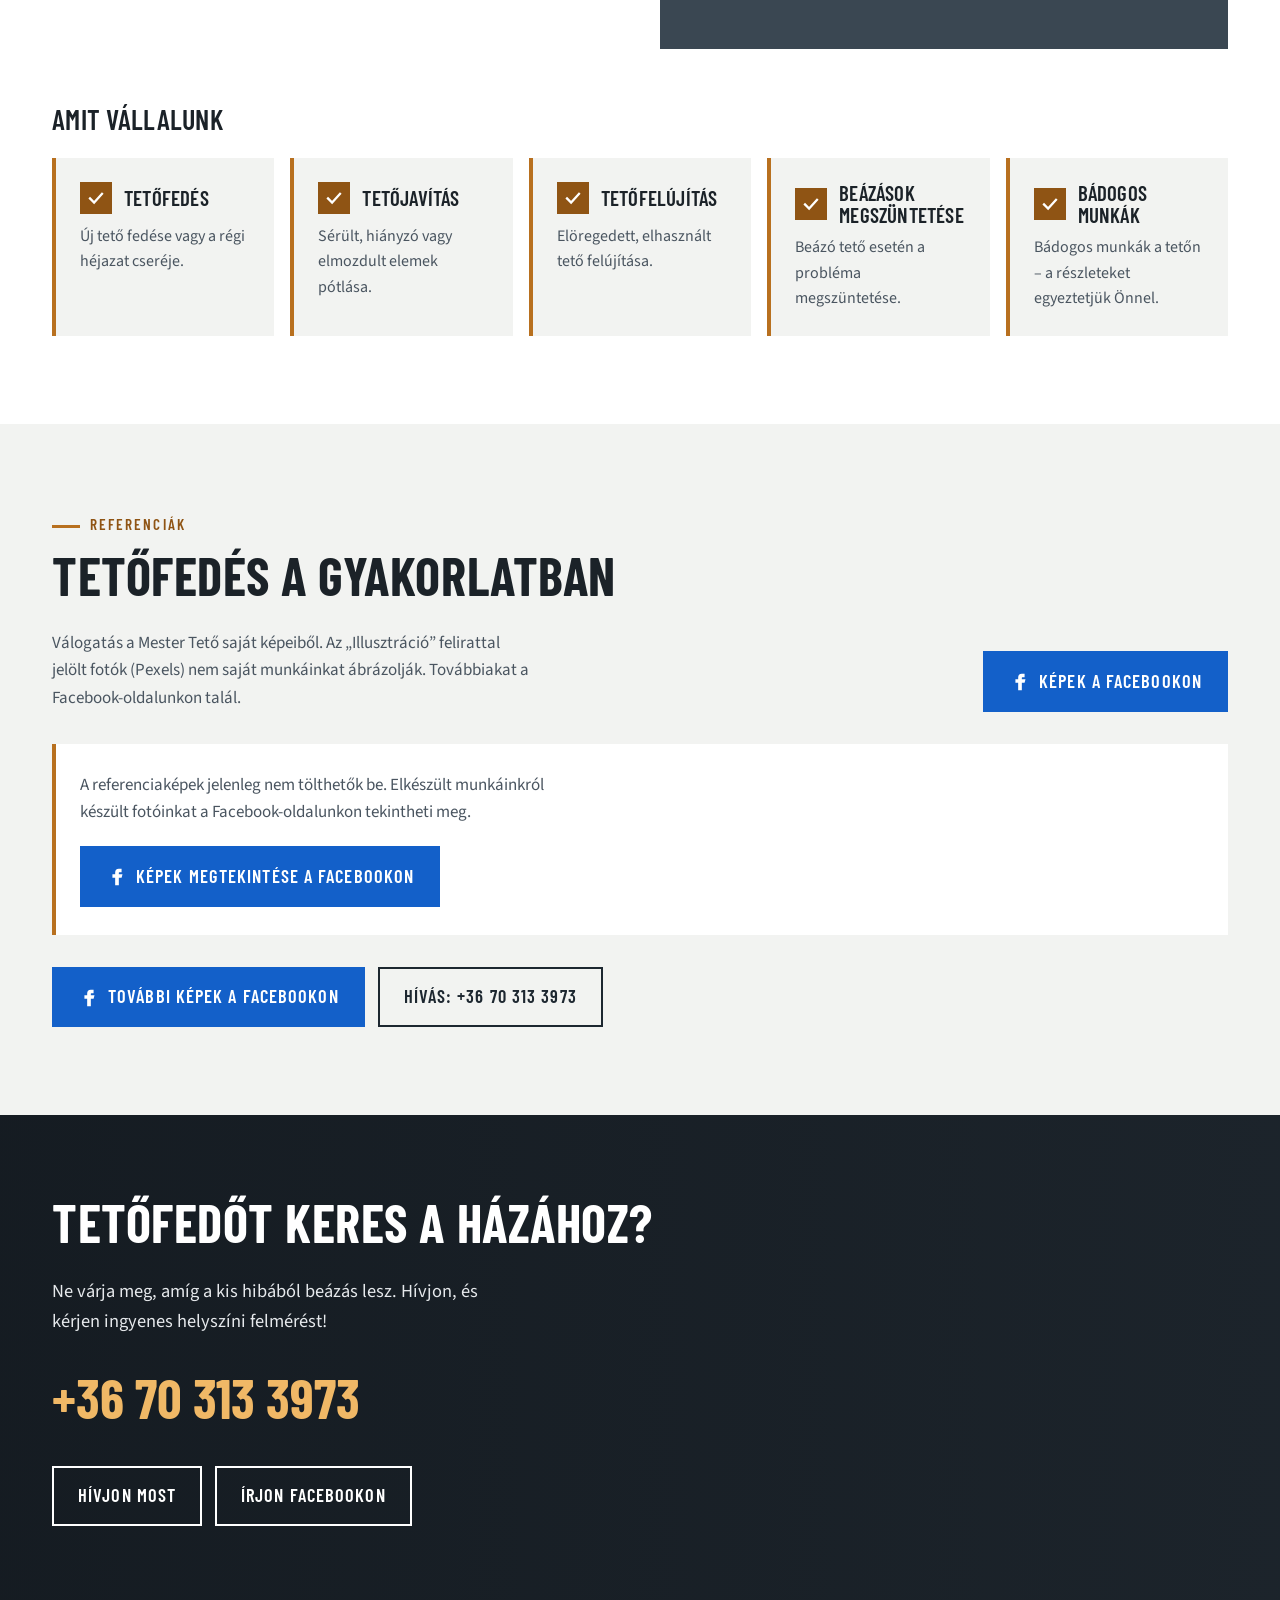
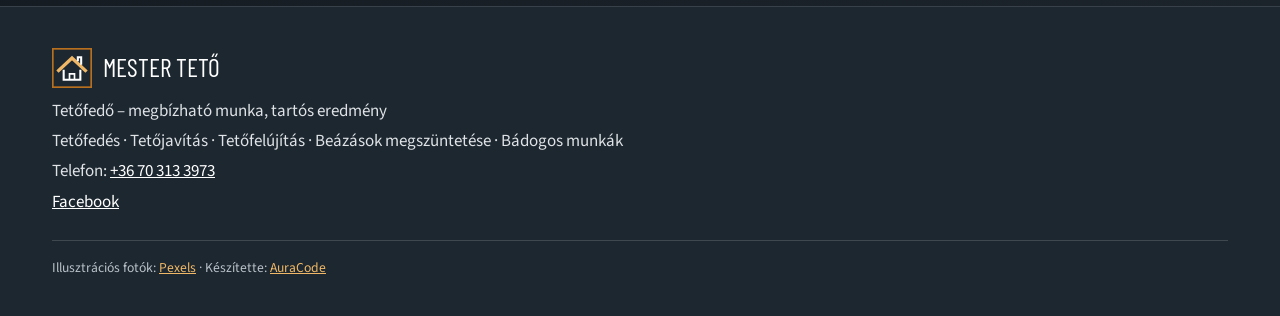
==== commit 151add1e: "Demó frissítve: Mester Tető (Doma)" ====
--- a/mester-teto/index.html
+++ b/mester-teto/index.html
@@ -24,31 +24,27 @@
   - Az "Előnyeink" szekció ("Megbízható munka, tartós eredmény") közvetlenül a hero után található.
   - A Referenciák szekcióban a vállalkozás saját, valódi képei szerepelnek. A képek "no-referrer" beállítással töltődnek,
     hogy a forrásoldal hivatkozásvédelme ne akadályozza a megjelenítést.
-  - Ha egy kép mégsem tölthető be, az üres doboz automatikusan eltűnik; ha egyik sem jelenik meg, egy Facebookra mutató
-    tájékoztató blokk látszik helyette. A Facebook-képek ugyanide cserélhetők (közvetlen képhivatkozással).
-  - A saját képek alatt külön, egyértelműen "Illusztráció" felirattal jelölt Pexels-fotók szerepelnek (az oldalon már
-    használt képekből), hogy a látogató ne tévessze össze őket a saját munkákkal.
+  - A korábbi "Tetők, amilyenekkel dolgozunk" alblokk megszűnt; a Pexels-fotók a Referenciák rácsába kerültek a saját
+    képek után. Minden ilyen kép "Illusztráció" felirattal és ennek megfelelő alt szöveggel van jelölve, hogy a látogató
+    ne tévessze össze őket a saját munkákkal.
+  - Ha egy kép nem tölthető be, az üres doboz automatikusan eltűnik; ha egyetlen saját kép sem jelenik meg, egy
+    Facebookra mutató tájékoztató blokk látszik. A Facebook-képek ugyanide cserélhetők (közvetlen képhivatkozással).
   - A Referenciák szekcióban jól látható Facebook gomb vezet a további képekhez.
 -->
 <script>
+window.galCheck=function(){
+  var grid=document.getElementById('gal-grid');
+  var fb=document.getElementById('gal-fallback');
+  if(!grid||!fb){return;}
+  var own=grid.querySelectorAll('.img-box.own:not(.gone)').length;
+  var all=grid.querySelectorAll('.img-box:not(.gone)').length;
+  if(own===0){fb.hidden=false;}
+  if(all===0){grid.style.display='none';}
+};
 window.galFail=function(img){
   var box=img.parentNode;
   if(box&&box.classList){box.classList.add('gone');}
   if(window.galCheck){window.galCheck();}
-};
-window.galCheck=function(){
-  var grid=document.getElementById('gal-grid');
-  var fb=document.getElementById('gal-fallback');
-  if(!grid||!fb){return;}
-  var visible=grid.querySelectorAll('.img-box:not(.gone)').length;
-  if(visible===0){grid.style.display='none';fb.hidden=false;}
-};
-window.illusFail=function(img){
-  var box=img.parentNode;
-  if(box&&box.classList){box.classList.add('gone');}
-  var grid=document.getElementById('illus-grid');
-  var wrap=document.getElementById('illus-wrap');
-  if(grid&&wrap&&grid.querySelectorAll('.img-box:not(.gone)').length===0){wrap.style.display='none';}
 };
 </script>
 <style>
@@ -197,11 +193,6 @@
 .gal-fallback{margin-top:2rem;background:var(--paper);border-left:4px solid var(--copper);padding:1.75rem 1.5rem}
 .gal-fallback p{color:var(--muted);margin-bottom:1.25rem;max-width:60ch}
 .gal-fallback[hidden]{display:none}
-.illus-wrap{margin-top:3rem;padding-top:2rem;border-top:1px solid var(--line)}
-.illus-wrap h3{margin-bottom:.3rem}
-.illus-note{color:var(--muted);font-size:.95rem;max-width:60ch;margin:0}
-.illus-grid{margin-top:1.25rem}
-.illus-grid .img-box{aspect-ratio:4/3}
 .img-box .tag{position:absolute;left:.5rem;bottom:.5rem;background:rgba(29,39,48,.88);color:#fff;font-family:var(--head);font-size:.8rem;text-transform:uppercase;letter-spacing:.08em;padding:.15rem .55rem}
 
 .cta{position:relative;color:#fff;padding:5rem 0;overflow:hidden;background:var(--slate)}
@@ -433,32 +424,25 @@
       <span class="eyebrow">Referenciák</span>
       <h2>Tetőfedés a gyakorlatban</h2>
       <div class="gallery-top">
-        <p class="gallery-note">Válogatás a Mester Tető saját képeiből. Továbbiakat a Facebook-oldalunkon talál.</p>
+        <p class="gallery-note">Válogatás a Mester Tető saját képeiből. Az „Illusztráció” felirattal jelölt fotók (Pexels) nem saját munkáinkat ábrázolják. Továbbiakat a Facebook-oldalunkon talál.</p>
         <a class="btn btn-fb" href="https://www.facebook.com/profile.php?id=61591715376362" target="_blank" rel="noopener"><svg viewBox="0 0 24 24" aria-hidden="true"><path d="M14 8h3V4h-3c-2.8 0-4 1.7-4 4.2V10H7v4h3v8h4v-8h3l1-4h-4V8.5c0-.3.2-.5.5-.5z"></path></svg>Képek a Facebookon</a>
       </div>
       <div class="gallery-grid" id="gal-grid">
-        <div class="img-box wide reveal"><img src="https://mesterteto.hu/admin/picture.php?pic=../bannerek-kozep/bannerek_elemei/1284665189/pic.jpg&amp;size=480" alt="Kép a Mester Tető galériájából, 1." referrerpolicy="no-referrer" width="480" height="240" onerror="galFail(this)"></div>
-        <div class="img-box reveal"><img src="https://mesterteto.hu/admin/picture.php?pic=../bannerek-jobb/bannerek_elemei/1284664299/pic.jpg&amp;size=210" alt="Kép a Mester Tető galériájából, 2." referrerpolicy="no-referrer" width="210" height="210" onerror="galFail(this)"></div>
-        <div class="img-box reveal"><img src="https://mesterteto.hu/admin/picture.php?pic=../hirek/hirek_elemei/1354824164/pic.jpg&amp;size=210" alt="Kép a Mester Tető galériájából, 3." referrerpolicy="no-referrer" width="210" height="210" onerror="galFail(this)"></div>
-        <div class="img-box reveal"><img src="https://mesterteto.hu/admin/picture.php?pic=../hirek/hirek_elemei/1354824103/pic.jpg&amp;size=210" alt="Kép a Mester Tető galériájából, 4." referrerpolicy="no-referrer" width="210" height="210" onerror="galFail(this)"></div>
-        <div class="img-box reveal"><img src="https://mesterteto.hu/admin/picture.php?pic=../hirek/hirek_elemei/1300637632/pic.jpg&amp;size=210" alt="Kép a Mester Tető galériájából, 5." referrerpolicy="no-referrer" width="210" height="210" onerror="galFail(this)"></div>
-        <div class="img-box reveal"><img src="https://mesterteto.hu/admin/picture.php?pic=../hirek-jobb/hirek_elemei/1356893412/pic.jpg&amp;size=210" alt="Kép a Mester Tető galériájából, 6." referrerpolicy="no-referrer" width="210" height="210" onerror="galFail(this)"></div>
-        <div class="img-box reveal"><img src="https://mesterteto.hu/admin/picture.php?pic=../hirek-jobb/hirek_elemei/1354216176/pic.jpg&amp;size=210" alt="Kép a Mester Tető galériájából, 7." referrerpolicy="no-referrer" width="210" height="210" onerror="galFail(this)"></div>
+        <div class="img-box own wide reveal"><img src="https://mesterteto.hu/admin/picture.php?pic=../bannerek-kozep/bannerek_elemei/1284665189/pic.jpg&amp;size=480" alt="Kép a Mester Tető galériájából, 1." referrerpolicy="no-referrer" width="480" height="240" onerror="galFail(this)"></div>
+        <div class="img-box own reveal"><img src="https://mesterteto.hu/admin/picture.php?pic=../bannerek-jobb/bannerek_elemei/1284664299/pic.jpg&amp;size=210" alt="Kép a Mester Tető galériájából, 2." referrerpolicy="no-referrer" width="210" height="210" onerror="galFail(this)"></div>
+        <div class="img-box own reveal"><img src="https://mesterteto.hu/admin/picture.php?pic=../hirek/hirek_elemei/1354824164/pic.jpg&amp;size=210" alt="Kép a Mester Tető galériájából, 3." referrerpolicy="no-referrer" width="210" height="210" onerror="galFail(this)"></div>
+        <div class="img-box own reveal"><img src="https://mesterteto.hu/admin/picture.php?pic=../hirek/hirek_elemei/1354824103/pic.jpg&amp;size=210" alt="Kép a Mester Tető galériájából, 4." referrerpolicy="no-referrer" width="210" height="210" onerror="galFail(this)"></div>
+        <div class="img-box own reveal"><img src="https://mesterteto.hu/admin/picture.php?pic=../hirek/hirek_elemei/1300637632/pic.jpg&amp;size=210" alt="Kép a Mester Tető galériájából, 5." referrerpolicy="no-referrer" width="210" height="210" onerror="galFail(this)"></div>
+        <div class="img-box own reveal"><img src="https://mesterteto.hu/admin/picture.php?pic=../hirek-jobb/hirek_elemei/1356893412/pic.jpg&amp;size=210" alt="Kép a Mester Tető galériájából, 6." referrerpolicy="no-referrer" width="210" height="210" onerror="galFail(this)"></div>
+        <div class="img-box own reveal"><img src="https://mesterteto.hu/admin/picture.php?pic=../hirek-jobb/hirek_elemei/1354216176/pic.jpg&amp;size=210" alt="Kép a Mester Tető galériájából, 7." referrerpolicy="no-referrer" width="210" height="210" onerror="galFail(this)"></div>
+        <div class="img-box illus reveal"><img src="https://images.pexels.com/photos/186077/pexels-photo-186077.jpeg?auto=compress&amp;cs=tinysrgb&amp;w=600" alt="Illusztráció: családi ház cseréptetővel" loading="lazy" width="600" height="450" onerror="galFail(this)"><span class="tag">Illusztráció</span></div>
+        <div class="img-box illus reveal"><img src="https://images.pexels.com/photos/106399/pexels-photo-106399.jpeg?auto=compress&amp;cs=tinysrgb&amp;w=600" alt="Illusztráció: lakóház tetővel" loading="lazy" width="600" height="450" onerror="galFail(this)"><span class="tag">Illusztráció</span></div>
+        <div class="img-box illus reveal"><img src="https://images.pexels.com/photos/259588/pexels-photo-259588.jpeg?auto=compress&amp;cs=tinysrgb&amp;w=600" alt="Illusztráció: lakóház tetőszerkezete" loading="lazy" width="600" height="450" onerror="galFail(this)"><span class="tag">Illusztráció</span></div>
+        <div class="img-box illus reveal"><img src="https://images.pexels.com/photos/1029599/pexels-photo-1029599.jpeg?auto=compress&amp;cs=tinysrgb&amp;w=600" alt="Illusztráció: családi ház teteje" loading="lazy" width="600" height="450" onerror="galFail(this)"><span class="tag">Illusztráció</span></div>
       </div>
       <div class="gal-fallback" id="gal-fallback" hidden="">
         <p>A referenciaképek jelenleg nem tölthetők be. Elkészült munkáinkról készült fotóinkat a Facebook-oldalunkon tekintheti meg.</p>
         <a class="btn btn-fb" href="https://www.facebook.com/profile.php?id=61591715376362" target="_blank" rel="noopener"><svg viewBox="0 0 24 24" aria-hidden="true"><path d="M14 8h3V4h-3c-2.8 0-4 1.7-4 4.2V10H7v4h3v8h4v-8h3l1-4h-4V8.5c0-.3.2-.5.5-.5z"></path></svg>Képek megtekintése a Facebookon</a>
-      </div>
-
-      <div class="illus-wrap" id="illus-wrap">
-        <h3 class="reveal">Tetők, amilyenekkel dolgozunk</h3>
-        <p class="illus-note reveal">Az alábbi fotók illusztrációk (Pexels), nem a Mester Tető saját munkáit ábrázolják. Elkészült munkáinkat a Facebook-oldalunkon nézheti meg.</p>
-        <div class="gallery-grid illus-grid" id="illus-grid">
-          <div class="img-box reveal"><img src="https://images.pexels.com/photos/186077/pexels-photo-186077.jpeg?auto=compress&amp;cs=tinysrgb&amp;w=600" alt="Illusztráció: családi ház cseréptetővel" loading="lazy" width="600" height="450" onerror="illusFail(this)"><span class="tag">Illusztráció</span></div>
-          <div class="img-box reveal"><img src="https://images.pexels.com/photos/106399/pexels-photo-106399.jpeg?auto=compress&amp;cs=tinysrgb&amp;w=600" alt="Illusztráció: lakóház tetővel" loading="lazy" width="600" height="450" onerror="illusFail(this)"><span class="tag">Illusztráció</span></div>
-          <div class="img-box reveal"><img src="https://images.pexels.com/photos/259588/pexels-photo-259588.jpeg?auto=compress&amp;cs=tinysrgb&amp;w=600" alt="Illusztráció: lakóház tetőszerkezete" loading="lazy" width="600" height="450" onerror="illusFail(this)"><span class="tag">Illusztráció</span></div>
-          <div class="img-box reveal"><img src="https://images.pexels.com/photos/1029599/pexels-photo-1029599.jpeg?auto=compress&amp;cs=tinysrgb&amp;w=600" alt="Illusztráció: családi ház teteje" loading="lazy" width="600" height="450" onerror="illusFail(this)"><span class="tag">Illusztráció</span></div>
-        </div>
       </div>
 
       <div class="more reveal">
@@ -521,7 +505,6 @@
     document.querySelectorAll('img').forEach(function(img){
       if(img.complete&&img.naturalWidth===0&&img.getAttribute('src')){
         if(img.closest('#gal-grid')){window.galFail(img);}
-        else if(img.closest('#illus-grid')){window.illusFail(img);}
         else{img.parentNode.classList.add('img-fail');img.style.display='none';}
       }
     });
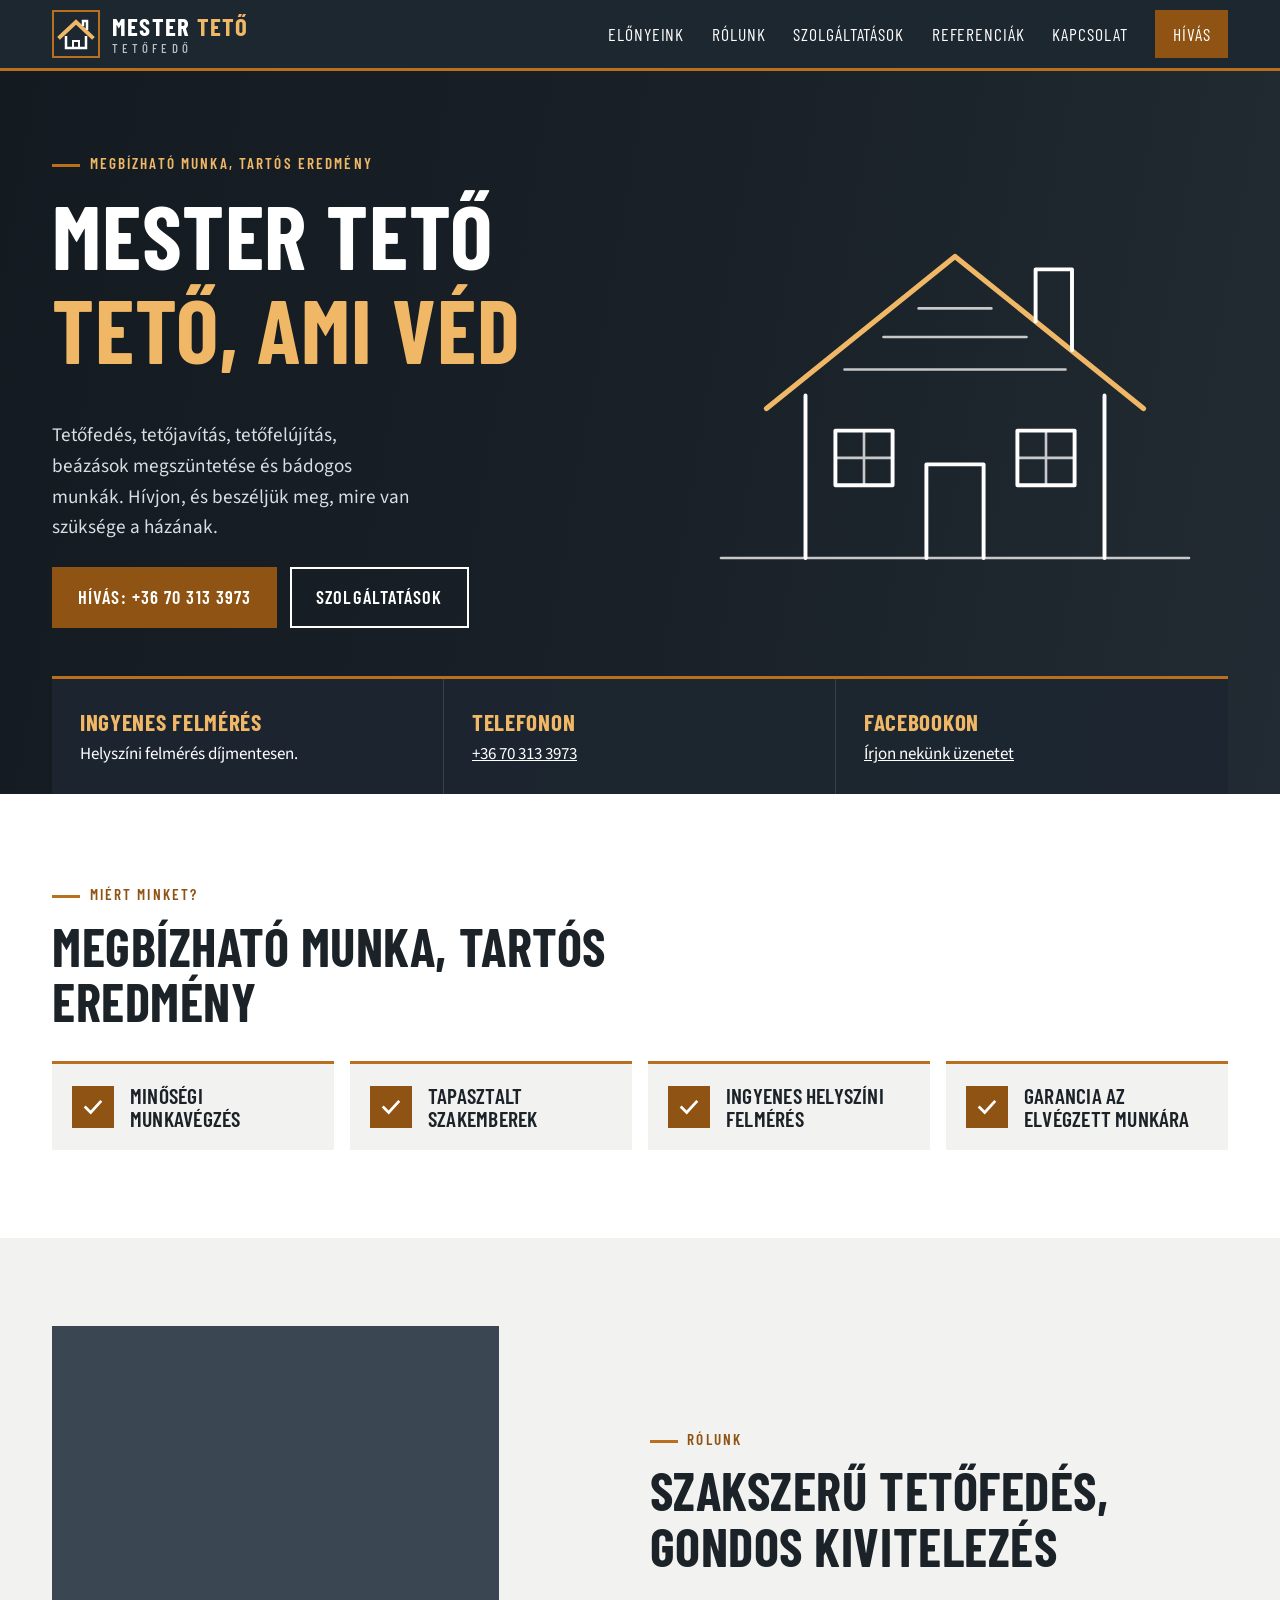
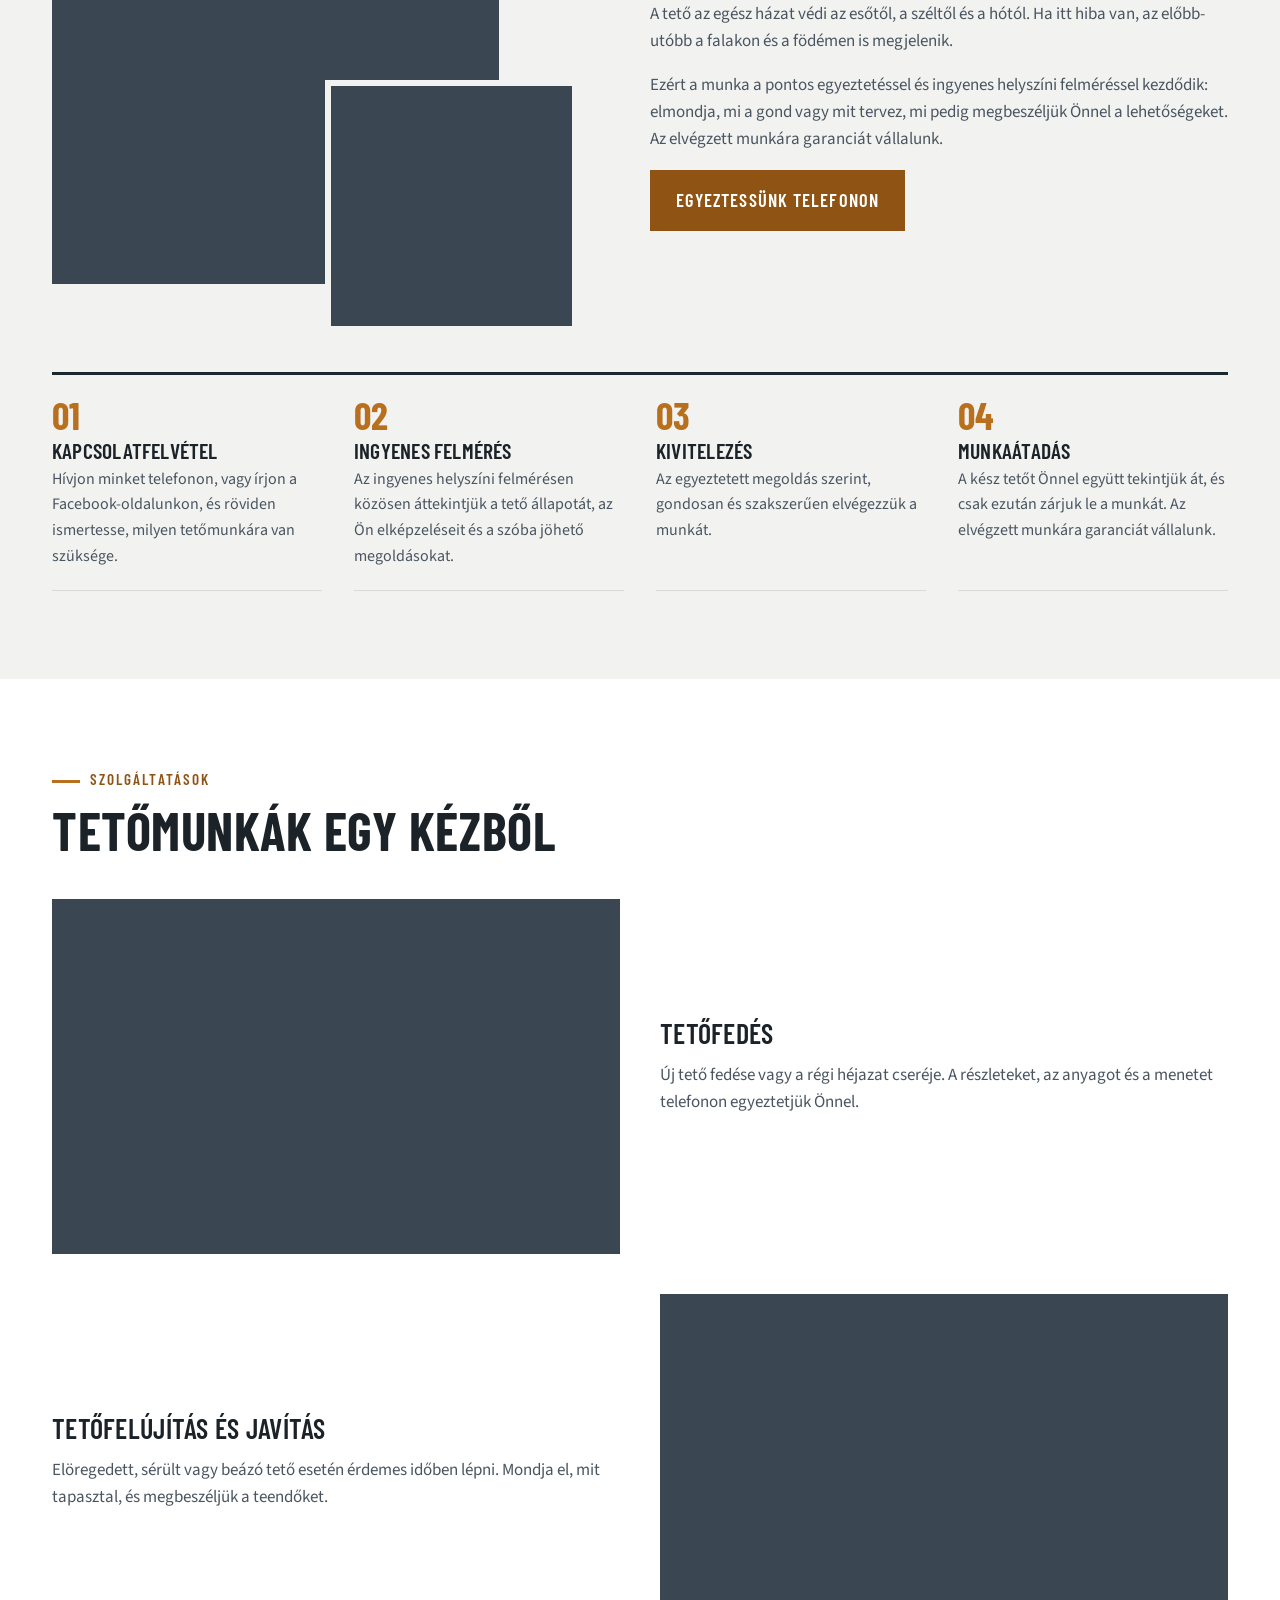
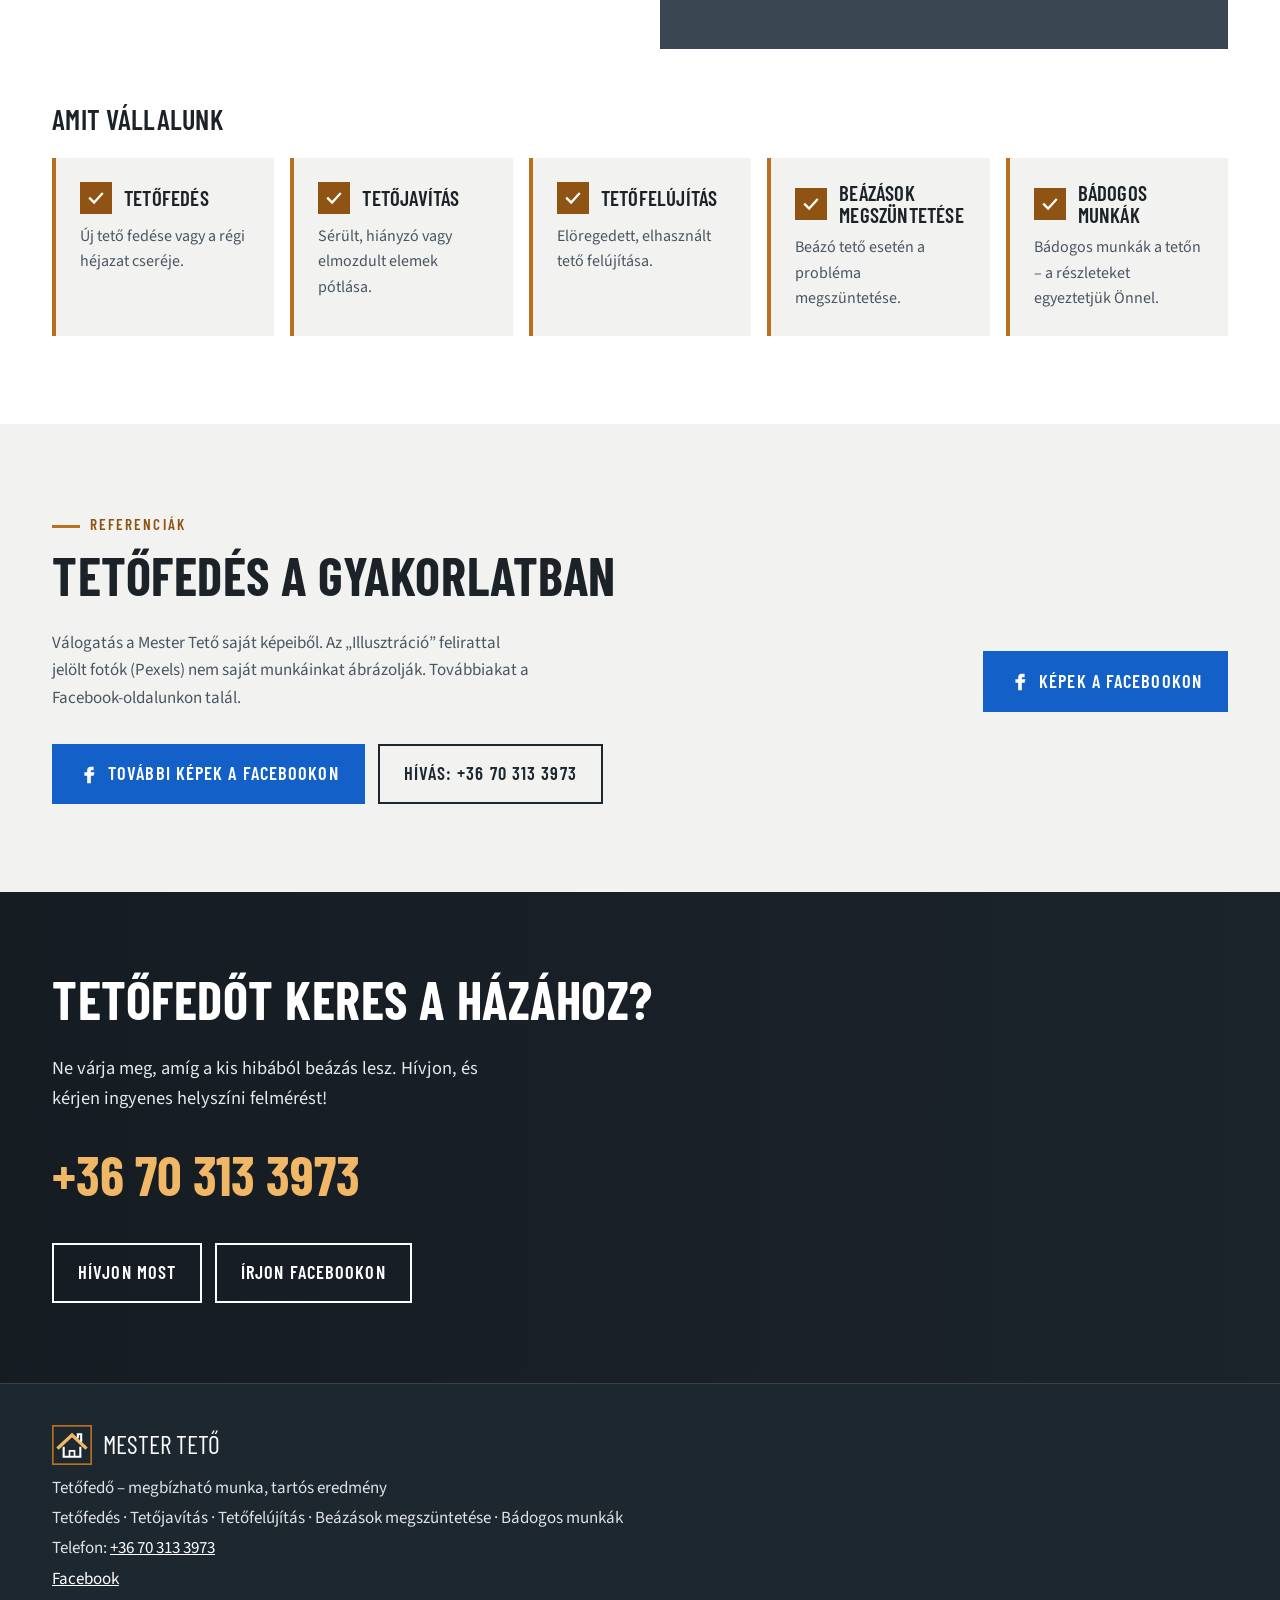
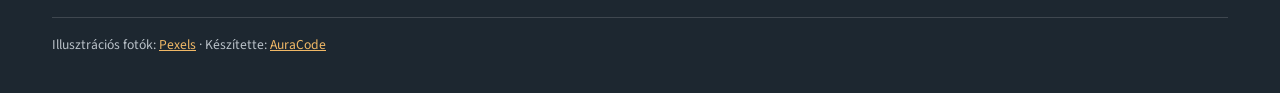
==== commit 6ce98600: "Demó frissítve: Mester Tető (Doma)" ====
--- a/mester-teto/index.html
+++ b/mester-teto/index.html
@@ -27,18 +27,15 @@
   - A korábbi "Tetők, amilyenekkel dolgozunk" alblokk megszűnt; a Pexels-fotók a Referenciák rácsába kerültek a saját
     képek után. Minden ilyen kép "Illusztráció" felirattal és ennek megfelelő alt szöveggel van jelölve, hogy a látogató
     ne tévessze össze őket a saját munkákkal.
-  - Ha egy kép nem tölthető be, az üres doboz automatikusan eltűnik; ha egyetlen saját kép sem jelenik meg, egy
-    Facebookra mutató tájékoztató blokk látszik. A Facebook-képek ugyanide cserélhetők (közvetlen képhivatkozással).
+  - Ha egy kép nem tölthető be, az üres doboz automatikusan eltűnik. A korábbi, Facebookra mutató tájékoztató
+    blokk ("A referenciaképek jelenleg nem tölthetők be...") kérésre eltávolítva.
   - A Referenciák szekcióban jól látható Facebook gomb vezet a további képekhez.
 -->
 <script>
 window.galCheck=function(){
   var grid=document.getElementById('gal-grid');
-  var fb=document.getElementById('gal-fallback');
-  if(!grid||!fb){return;}
-  var own=grid.querySelectorAll('.img-box.own:not(.gone)').length;
+  if(!grid){return;}
   var all=grid.querySelectorAll('.img-box:not(.gone)').length;
-  if(own===0){fb.hidden=false;}
   if(all===0){grid.style.display='none';}
 };
 window.galFail=function(img){
@@ -190,9 +187,6 @@
 .gallery-grid .img-box.gone{display:none}
 .gallery-note{color:var(--muted);max-width:60ch}
 .gallery .more{margin-top:2rem;display:flex;flex-wrap:wrap;gap:.8rem}
-.gal-fallback{margin-top:2rem;background:var(--paper);border-left:4px solid var(--copper);padding:1.75rem 1.5rem}
-.gal-fallback p{color:var(--muted);margin-bottom:1.25rem;max-width:60ch}
-.gal-fallback[hidden]{display:none}
 .img-box .tag{position:absolute;left:.5rem;bottom:.5rem;background:rgba(29,39,48,.88);color:#fff;font-family:var(--head);font-size:.8rem;text-transform:uppercase;letter-spacing:.08em;padding:.15rem .55rem}
 
 .cta{position:relative;color:#fff;padding:5rem 0;overflow:hidden;background:var(--slate)}
@@ -440,10 +434,6 @@
         <div class="img-box illus reveal"><img src="https://images.pexels.com/photos/259588/pexels-photo-259588.jpeg?auto=compress&amp;cs=tinysrgb&amp;w=600" alt="Illusztráció: lakóház tetőszerkezete" loading="lazy" width="600" height="450" onerror="galFail(this)"><span class="tag">Illusztráció</span></div>
         <div class="img-box illus reveal"><img src="https://images.pexels.com/photos/1029599/pexels-photo-1029599.jpeg?auto=compress&amp;cs=tinysrgb&amp;w=600" alt="Illusztráció: családi ház teteje" loading="lazy" width="600" height="450" onerror="galFail(this)"><span class="tag">Illusztráció</span></div>
       </div>
-      <div class="gal-fallback" id="gal-fallback" hidden="">
-        <p>A referenciaképek jelenleg nem tölthetők be. Elkészült munkáinkról készült fotóinkat a Facebook-oldalunkon tekintheti meg.</p>
-        <a class="btn btn-fb" href="https://www.facebook.com/profile.php?id=61591715376362" target="_blank" rel="noopener"><svg viewBox="0 0 24 24" aria-hidden="true"><path d="M14 8h3V4h-3c-2.8 0-4 1.7-4 4.2V10H7v4h3v8h4v-8h3l1-4h-4V8.5c0-.3.2-.5.5-.5z"></path></svg>Képek megtekintése a Facebookon</a>
-      </div>
 
       <div class="more reveal">
         <a class="btn btn-fb" href="https://www.facebook.com/profile.php?id=61591715376362" target="_blank" rel="noopener"><svg viewBox="0 0 24 24" aria-hidden="true"><path d="M14 8h3V4h-3c-2.8 0-4 1.7-4 4.2V10H7v4h3v8h4v-8h3l1-4h-4V8.5c0-.3.2-.5.5-.5z"></path></svg>További képek a Facebookon</a>
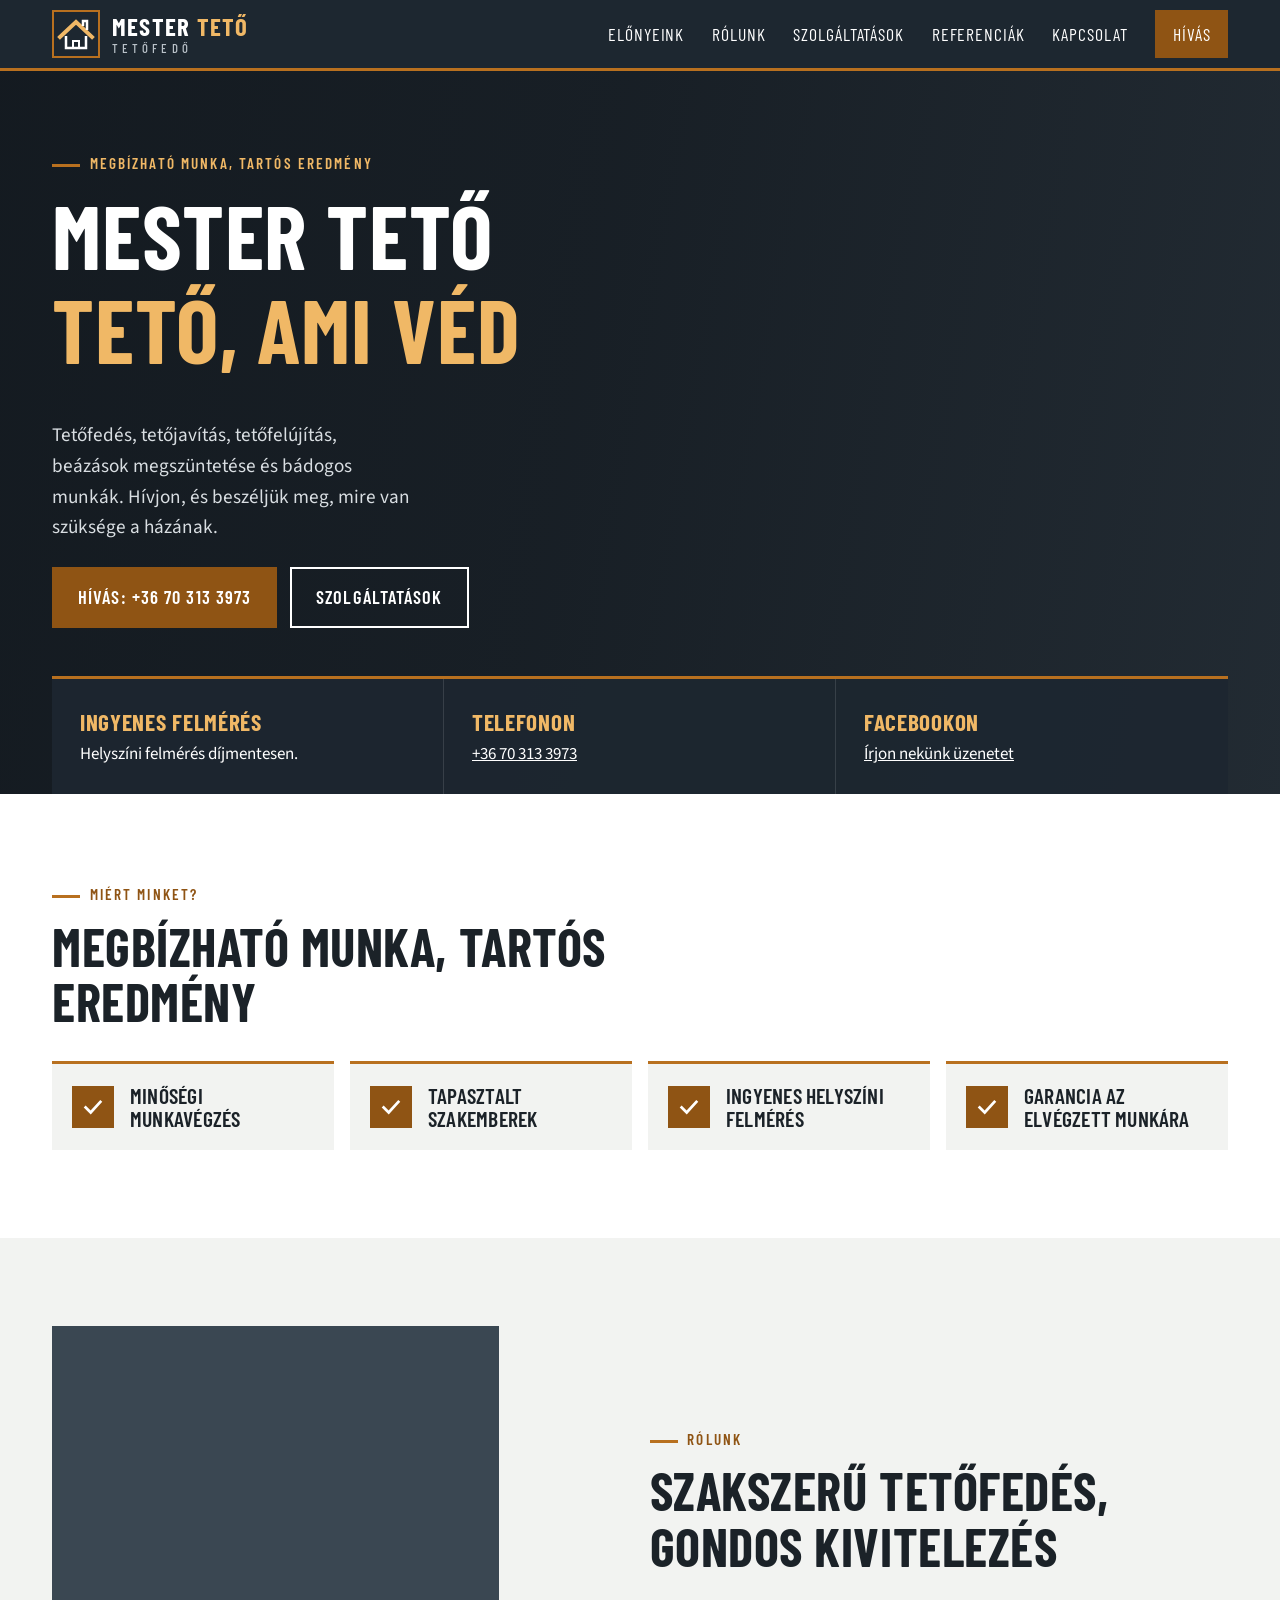
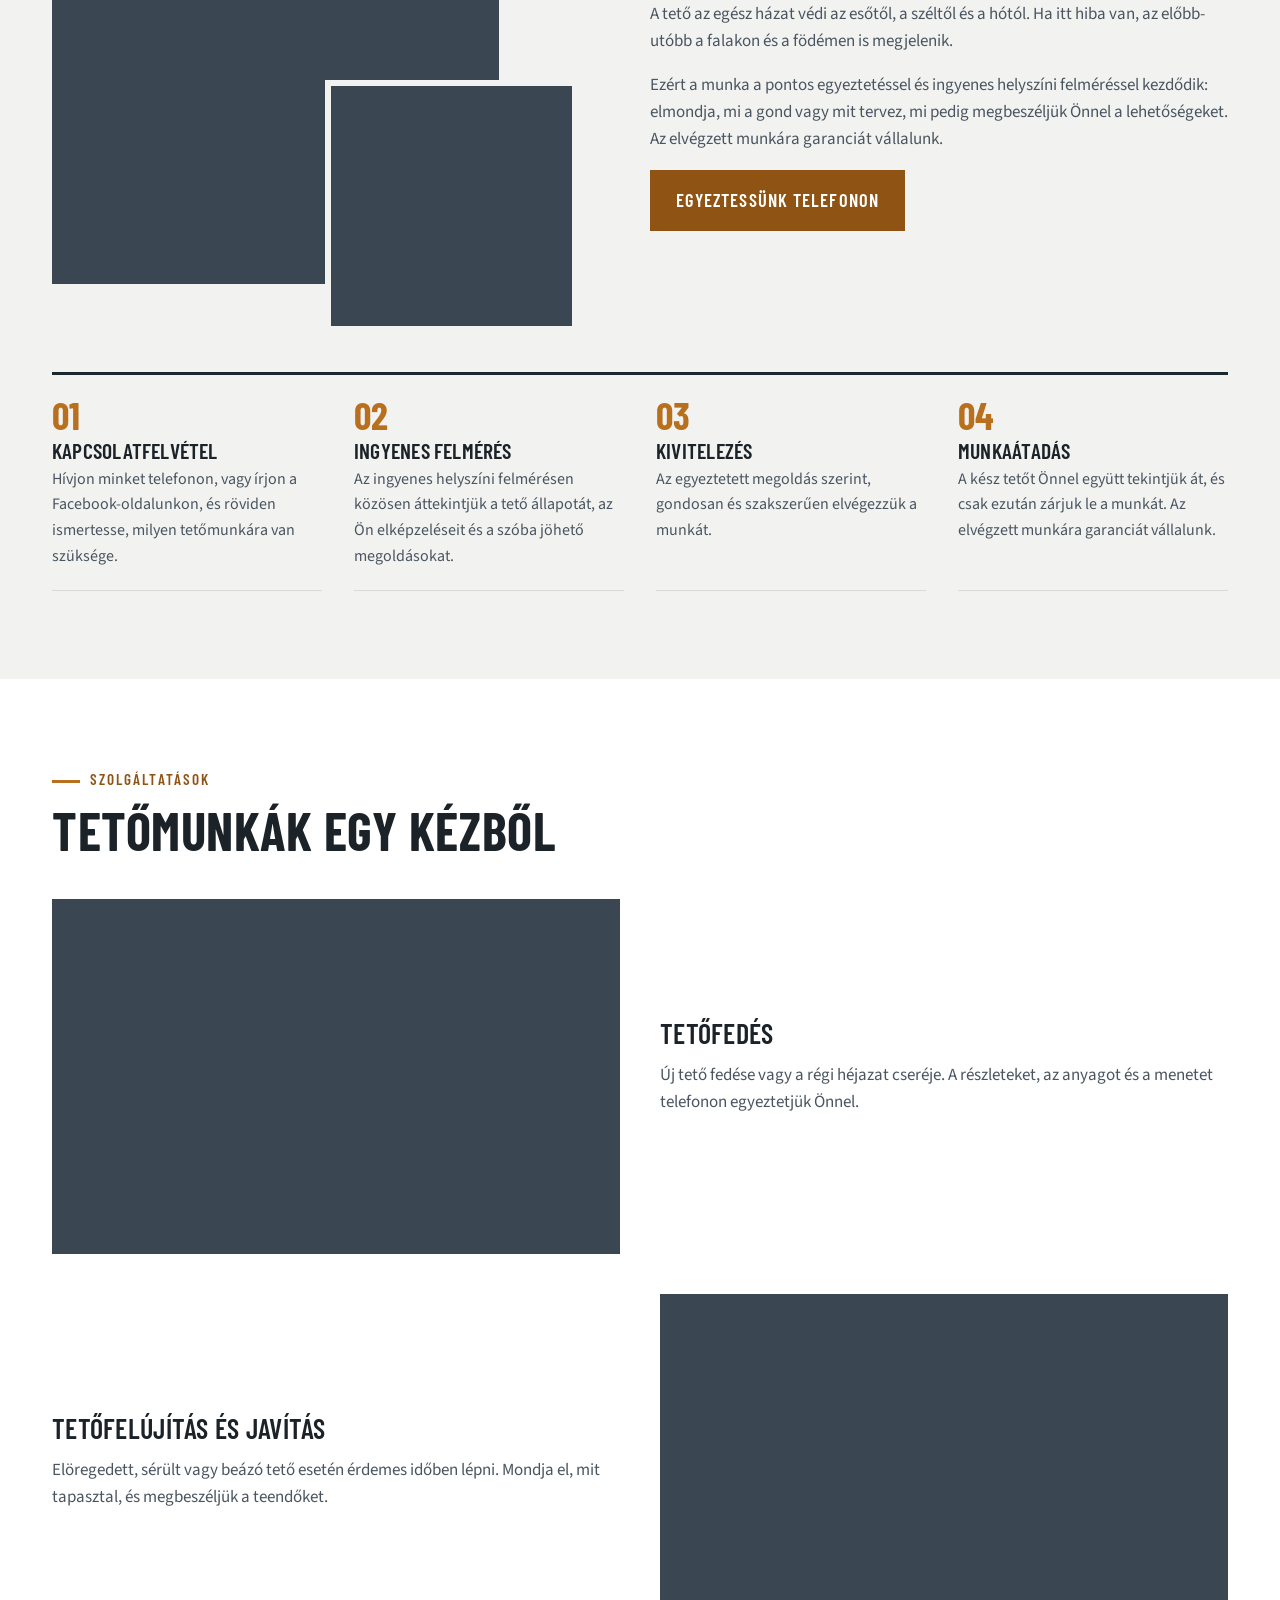
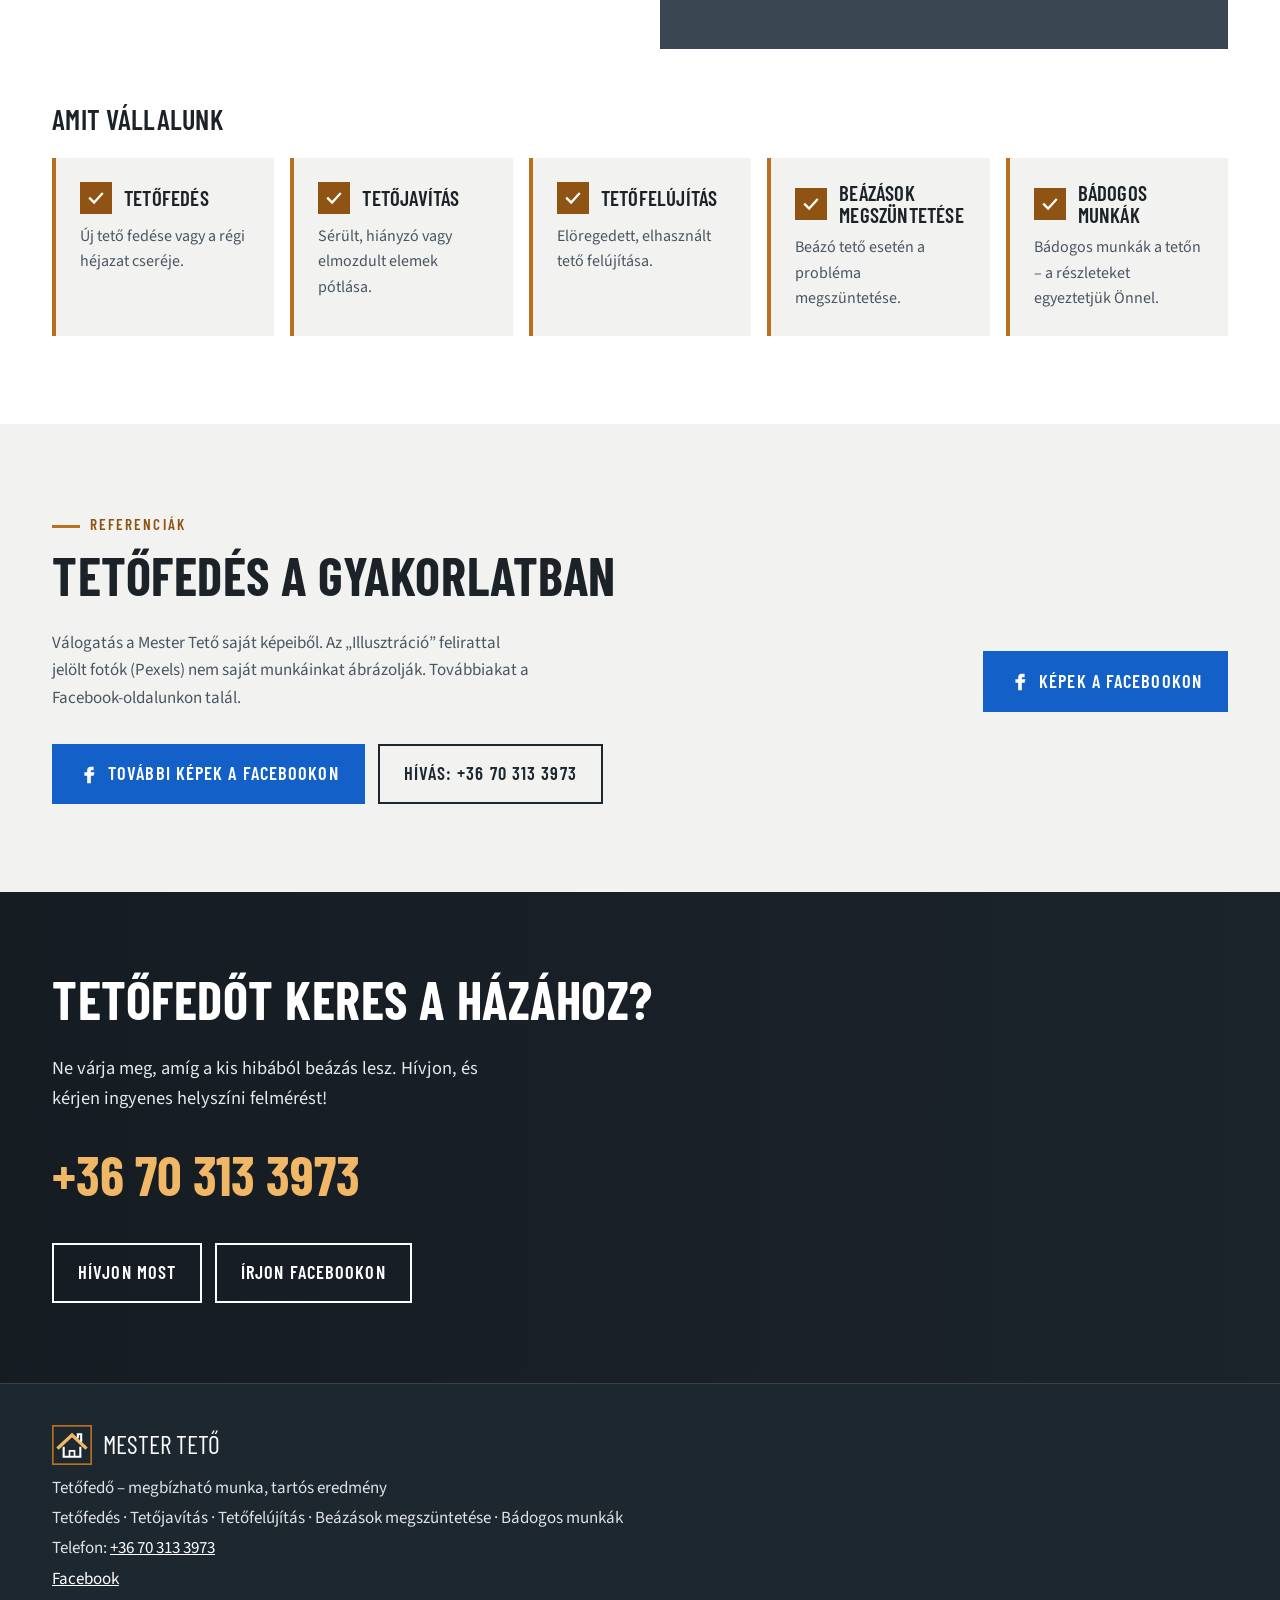
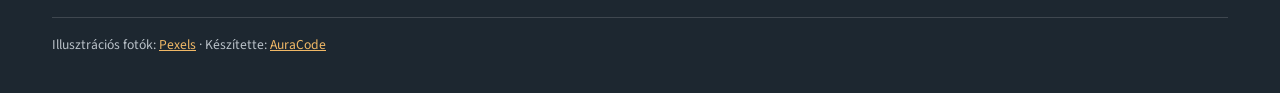
==== commit e1908173: "Demó frissítve: Mester Tető (Doma)" ====
--- a/mester-teto/index.html
+++ b/mester-teto/index.html
@@ -22,6 +22,7 @@
   MEGJEGYZÉS A MÓDOSÍTÁSHOZ:
   - A "Tetőfedőt keres a házához?" szekció az oldal utolsó szekciója; a menü "Kapcsolat" pontja erre mutat.
   - Az "Előnyeink" szekció ("Megbízható munka, tartós eredmény") közvetlenül a hero után található.
+  - A hero-ból a rajzolódó ház-animáció kérésre eltávolítva; a hero háttérképe megmaradt.
   - A Referenciák szekcióban a vállalkozás saját, valódi képei szerepelnek. A képek "no-referrer" beállítással töltődnek,
     hogy a forrásoldal hivatkozásvédelme ne akadályozza a megjelenítést.
   - A korábbi "Tetők, amilyenekkel dolgozunk" alblokk megszűnt; a Pexels-fotók a Referenciák rácsába kerültek a saját
@@ -123,24 +124,11 @@
 .hero .bg{position:absolute;inset:0}
 .hero .bg::after{content:"";position:absolute;inset:0;background:linear-gradient(100deg,rgba(18,24,30,.95) 0%,rgba(18,24,30,.85) 45%,rgba(18,24,30,.6) 100%)}
 .hero .wrap{position:relative;z-index:1}
-.hero-grid{display:grid;gap:2rem;align-items:center}
+.hero-content{max-width:760px}
 .hero .eyebrow{color:var(--copper-light)}
 .hero h1 span{display:block;color:var(--copper-light)}
 .hero .lead{font-size:1.2rem;color:#d9dee2;max-width:36ch}
 .hero .actions{display:flex;flex-wrap:wrap;gap:.8rem;margin-top:1.5rem}
-.house-art{width:100%;max-width:520px;margin:0 auto}
-.house-art svg{width:100%;height:auto;display:block;overflow:visible}
-.house-art .ln{fill:none;stroke:#fff;stroke-width:3;stroke-linecap:round;stroke-linejoin:round;stroke-dasharray:1;stroke-dashoffset:0;animation:draw 1.4s ease both}
-.house-art .ln.cu{stroke:var(--copper-light);stroke-width:4}
-.house-art .ln.thin{stroke-width:2;opacity:.75}
-.house-art .d1{animation-delay:.1s}.house-art .d2{animation-delay:.5s}.house-art .d3{animation-delay:1s}
-.house-art .d4{animation-delay:1.4s}.house-art .d5{animation-delay:1.8s}.house-art .d6{animation-delay:2.1s}
-.house-art .smoke{fill:none;stroke:#b9c1c8;stroke-width:2.5;stroke-linecap:round;opacity:0;animation:smoke 3.2s ease-in-out 2.6s infinite}
-.house-art .smoke.s2{animation-delay:3.7s}
-.house-art .glow{fill:var(--copper);opacity:0;animation:glow 1s ease 2.4s forwards}
-@keyframes draw{from{stroke-dashoffset:1}to{stroke-dashoffset:0}}
-@keyframes smoke{0%{opacity:0;transform:translateY(8px)}30%{opacity:.8}100%{opacity:0;transform:translateY(-22px)}}
-@keyframes glow{to{opacity:.35}}
 .facts{display:grid;grid-template-columns:1fr;margin-top:3rem;background:rgba(29,39,48,.92);border-top:3px solid var(--copper);color:#fff;position:relative;z-index:1}
 .fact{padding:1.4rem 1.25rem;border-bottom:1px solid rgba(255,255,255,.12)}
 .fact strong{display:block;font-family:var(--head);font-size:1.45rem;text-transform:uppercase;letter-spacing:.03em;color:var(--copper-light)}
@@ -231,7 +219,6 @@
   .nav a{border:0;padding:.4rem 0;font-size:1.1rem}
   .nav .nav-call{margin:0;padding:.6rem 1.1rem}
   .hero{padding-top:5rem}
-  .hero-grid{grid-template-columns:1.05fr 1fr;gap:3.5rem}
   .benefit-list{grid-template-columns:repeat(4,1fr)}
   .about-grid{grid-template-columns:1fr 1.1fr;gap:4.5rem}
   .steps{grid-template-columns:repeat(4,1fr)}
@@ -242,7 +229,6 @@
   html{scroll-behavior:auto}
   .reveal{opacity:1;transform:none;transition:none}
   *{transition:none!important;animation:none!important}
-  .house-art .glow{opacity:.35}
 }
 </style>
 </head>
@@ -281,31 +267,13 @@
   <section class="hero" id="top">
     <div class="bg img-box"><img src="https://images.pexels.com/photos/1396122/pexels-photo-1396122.jpeg?auto=compress&amp;cs=tinysrgb&amp;w=1800" alt="" width="1800" height="1200" onerror="this.parentNode.classList.add('img-fail');this.style.display='none'"></div>
     <div class="wrap">
-      <div class="hero-grid">
-        <div>
-          <span class="eyebrow">Megbízható munka, tartós eredmény</span>
-          <h1>Mester Tető <span>Tető, ami véd</span></h1>
-          <p class="lead">Tetőfedés, tetőjavítás, tetőfelújítás, beázások megszüntetése és bádogos munkák. Hívjon, és beszéljük meg, mire van szüksége a házának.</p>
-          <div class="actions">
-            <a class="btn btn-primary" href="tel:+36703133973">Hívás: +36 70 313 3973</a>
-            <a class="btn btn-light" href="#szolgaltatasok">Szolgáltatások</a>
-          </div>
-        </div>
-        <div class="house-art" aria-hidden="true">
-          <svg viewBox="0 0 400 320">
-            <circle class="glow" cx="200" cy="200" r="0"></circle>
-            <path class="ln thin d1" pathLength="1" d="M20 290 H380"></path>
-            <path class="ln d2" pathLength="1" d="M85 290 V165 M315 165 V290"></path>
-            <path class="ln cu d3" pathLength="1" d="M55 175 L200 58 L345 175"></path>
-            <path class="ln d4" pathLength="1" d="M262 108 V68 H290 V130"></path>
-            <path class="ln thin d4" pathLength="1" d="M115 145 H285 M145 120 H255 M172 98 H228"></path>
-            <path class="ln d5" pathLength="1" d="M178 290 V218 H222 V290"></path>
-            <path class="ln d5" pathLength="1" d="M108 192 H152 V234 H108 Z"></path>
-            <path class="ln d5" pathLength="1" d="M248 192 H292 V234 H248 Z"></path>
-            <path class="ln thin d6" pathLength="1" d="M130 192 V234 M108 213 H152 M270 192 V234 M248 213 H292"></path>
-            <path class="smoke" d="M276 58 q-8 -8 0 -16 q8 -8 0 -16"></path>
-            <path class="smoke s2" d="M276 58 q8 -8 0 -16 q-8 -8 0 -16"></path>
-          </svg>
+      <div class="hero-content">
+        <span class="eyebrow">Megbízható munka, tartós eredmény</span>
+        <h1>Mester Tető <span>Tető, ami véd</span></h1>
+        <p class="lead">Tetőfedés, tetőjavítás, tetőfelújítás, beázások megszüntetése és bádogos munkák. Hívjon, és beszéljük meg, mire van szüksége a házának.</p>
+        <div class="actions">
+          <a class="btn btn-primary" href="tel:+36703133973">Hívás: +36 70 313 3973</a>
+          <a class="btn btn-light" href="#szolgaltatasok">Szolgáltatások</a>
         </div>
       </div>
     </div>
@@ -503,9 +471,6 @@
   checkImgs();
   window.addEventListener('load',checkImgs);
 
-  var glow=document.querySelector('.house-art .glow');
-  if(glow){glow.setAttribute('r','0');glow.style.transformOrigin='200px 200px';}
-
   var items=document.querySelectorAll('.reveal');
   var reduce=window.matchMedia('(prefers-reduced-motion: reduce)').matches;
   if(reduce||!('IntersectionObserver' in window)){items.forEach(function(el){el.classList.add('in');});return;}
